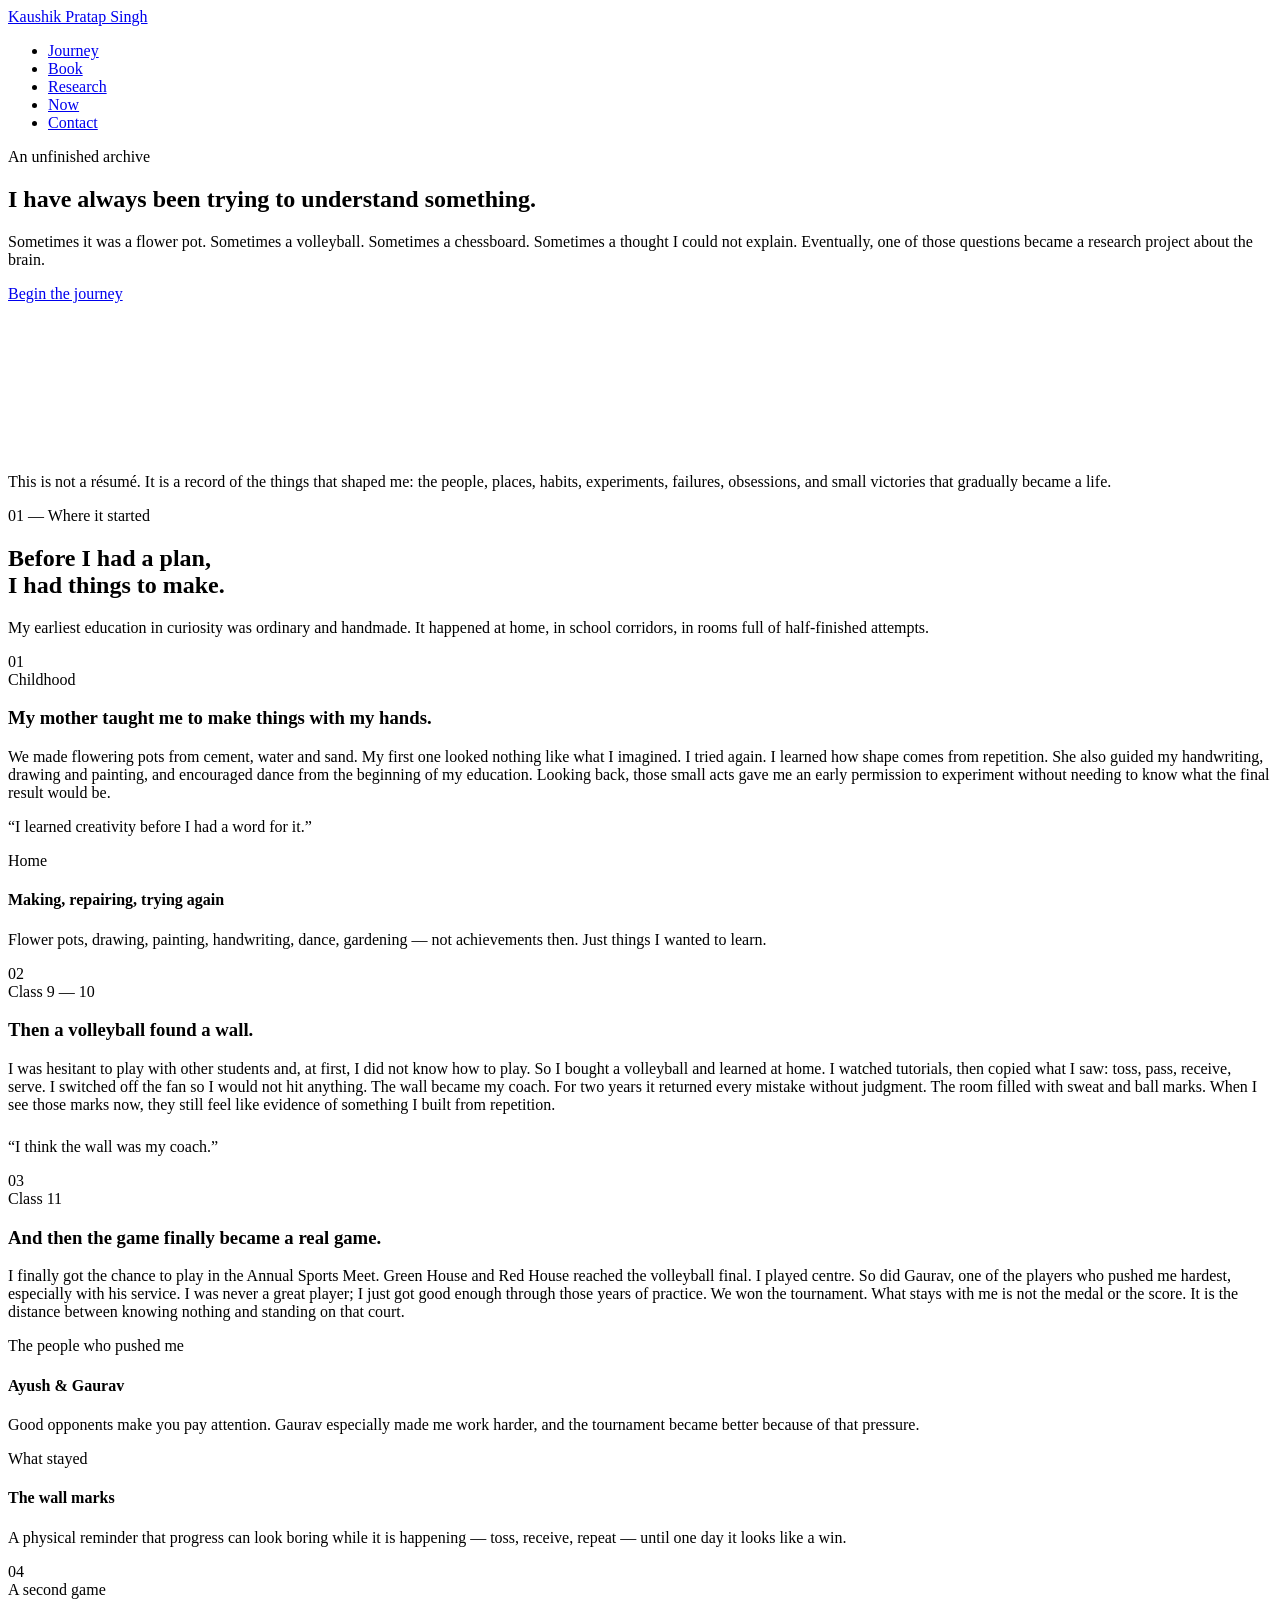
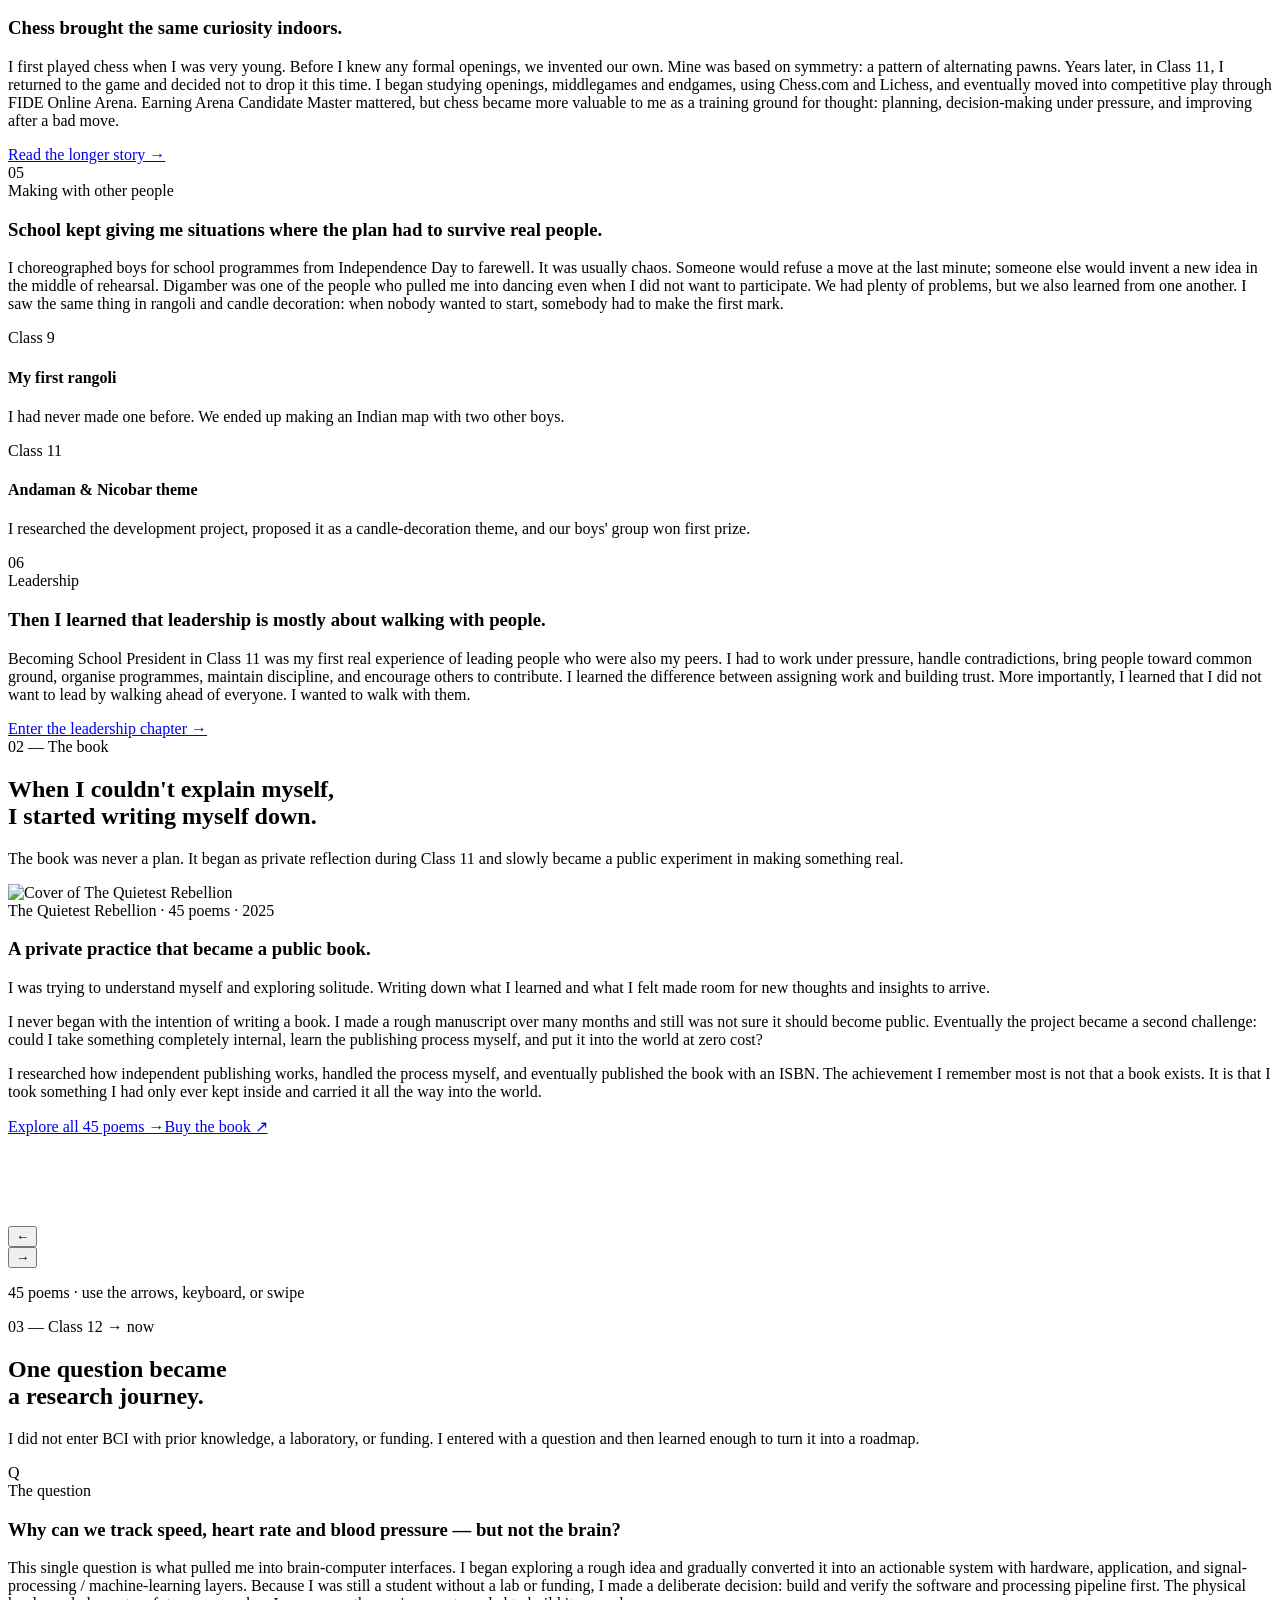
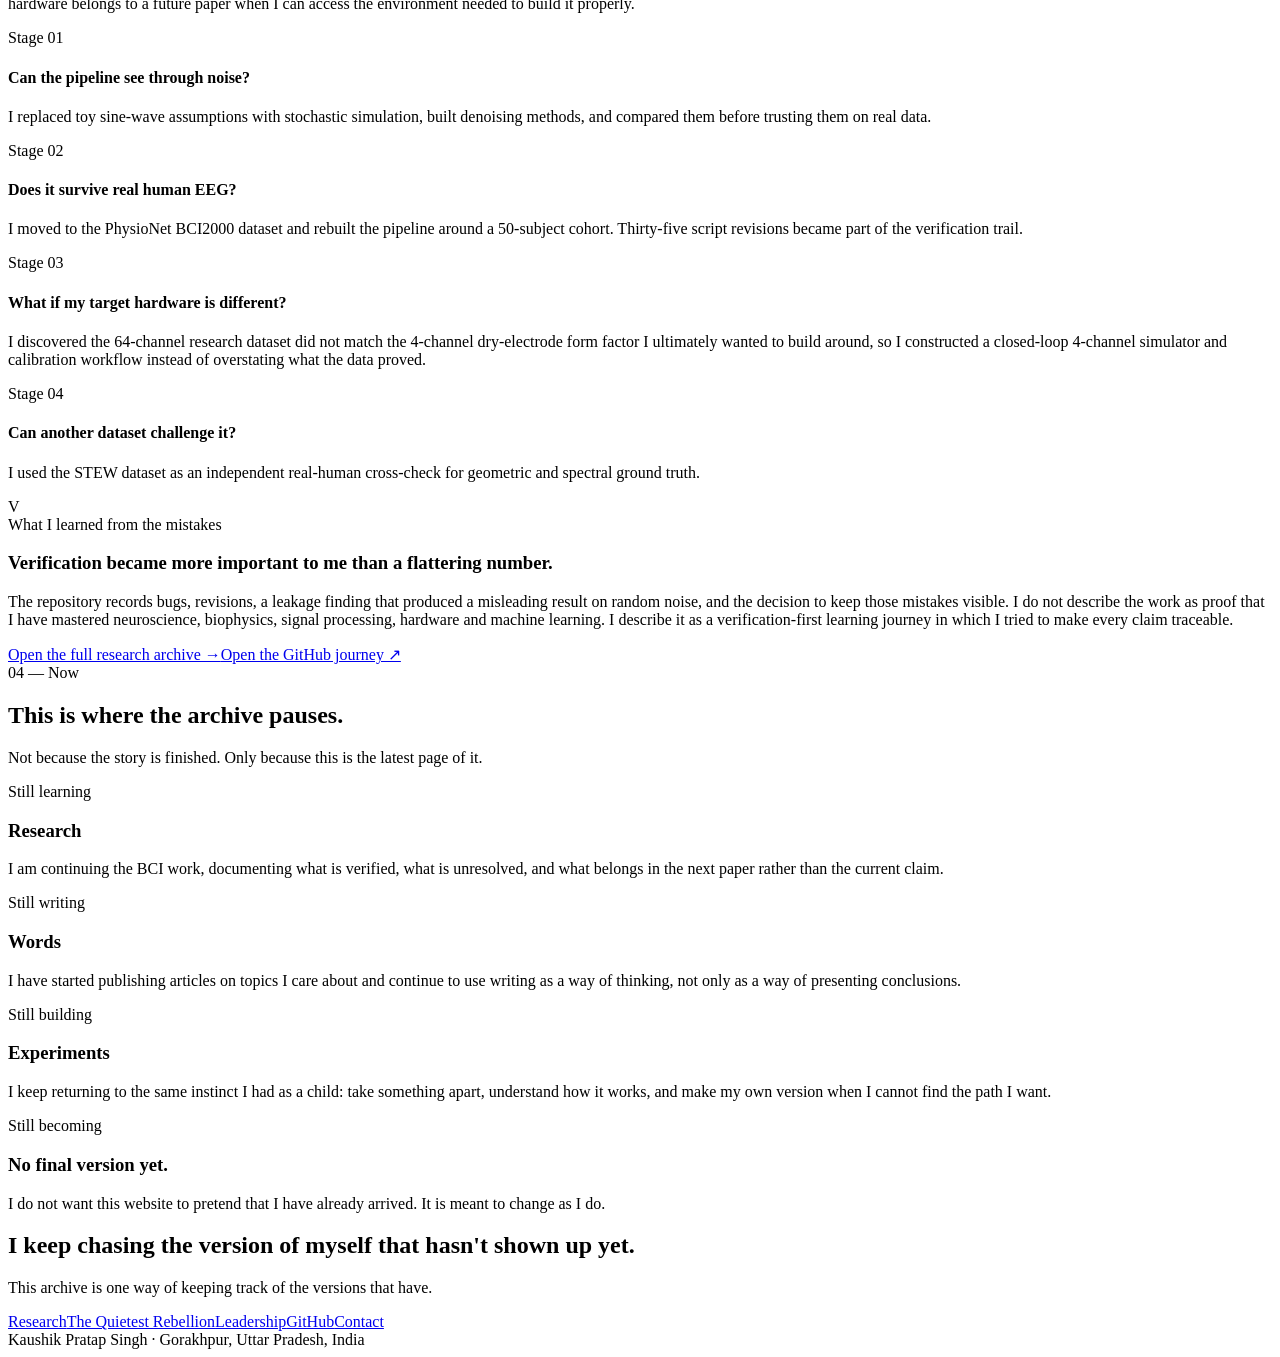
==== index.html @ 2b0e9e72 "Add files via upload" ====
<!doctype html><html lang="en"><head><meta charset="utf-8"><meta name="viewport" content="width=device-width,initial-scale=1"><meta name="description" content="Kaushik Pratap Singh — a digital journey through childhood, making, writing, research, leadership, and the questions that keep changing."><title>Kaushik Pratap Singh — A Life in Progress</title><link rel="preconnect" href="https://fonts.googleapis.com"><link href="https://fonts.googleapis.com/css2?family=Fraunces:ital,opsz,wght@0,9..144,400;0,9..144,500;0,9..144,600;1,9..144,400&family=Inter:wght@400;500;600&family=IBM+Plex+Mono:wght@400;500&display=swap" rel="stylesheet"><link rel="stylesheet" href="assets/css/theme.css"></head><body data-page="index">
<nav class="nav"><div class="wrap nav-inner"><a class="brand" href="#top">Kaushik Pratap Singh</a><ul class="nav-links"><li><a href="#journey">Journey</a></li><li><a href="#book">Book</a></li><li><a href="#research">Research</a></li><li><a href="#now">Now</a></li><li><a href="contact.html">Contact</a></li></ul></div></nav>
<main id="top">
<section class="hero"><div class="wrap hero-grid"><div><div class="eyebrow mono">An unfinished archive</div><h1>I have always been trying to understand something.</h1><p class="dek">Sometimes it was a flower pot. Sometimes a volleyball. Sometimes a chessboard. Sometimes a thought I could not explain. Eventually, one of those questions became a research project about the brain.</p><a class="scroll-cue mono" href="#journey"><span></span>Begin the journey</a></div><div class="hero-side"><div class="wave"><canvas id="waveform" aria-hidden="true"></canvas></div><p>This is not a résumé. It is a record of the things that shaped me: the people, places, habits, experiments, failures, obsessions, and small victories that gradually became a life.</p></div></div></section>

<section id="journey" class="section"><div class="wrap"><div class="section-head reveal"><div><div class="eyebrow mono">01 — Where it started</div><h2>Before I had a plan,<br>I had things to make.</h2></div><p>My earliest education in curiosity was ordinary and handmade. It happened at home, in school corridors, in rooms full of half-finished attempts.</p></div>
<div class="chapter reveal"><div class="chapter-no">01</div><div><div class="chapter-meta mono">Childhood</div><h3>My mother taught me to make things with my hands.</h3><p>We made flowering pots from cement, water and sand. My first one looked nothing like what I imagined. I tried again. I learned how shape comes from repetition. She also guided my handwriting, drawing and painting, and encouraged dance from the beginning of my education. Looking back, those small acts gave me an early permission to experiment without needing to know what the final result would be.</p><div class="chapter-grid"><div class="quote"><p>“I learned creativity before I had a word for it.”</p></div><div class="artifact"><div class="label mono">Home</div><h4>Making, repairing, trying again</h4><p>Flower pots, drawing, painting, handwriting, dance, gardening — not achievements then. Just things I wanted to learn.</p></div></div></div></div>
<div class="chapter reveal"><div class="chapter-no">02</div><div><div class="chapter-meta mono">Class 9 — 10</div><h3>Then a volleyball found a wall.</h3><p>I was hesitant to play with other students and, at first, I did not know how to play. So I bought a volleyball and learned at home. I watched tutorials, then copied what I saw: toss, pass, receive, serve. I switched off the fan so I would not hit anything. The wall became my coach. For two years it returned every mistake without judgment. The room filled with sweat and ball marks. When I see those marks now, they still feel like evidence of something I built from repetition.</p><div class="quote" style="margin-top:24px"><p>“I think the wall was my coach.”</p></div></div></div>
<div class="chapter reveal"><div class="chapter-no">03</div><div><div class="chapter-meta mono">Class 11</div><h3>And then the game finally became a real game.</h3><p>I finally got the chance to play in the Annual Sports Meet. Green House and Red House reached the volleyball final. I played centre. So did Gaurav, one of the players who pushed me hardest, especially with his service. I was never a great player; I just got good enough through those years of practice. We won the tournament. What stays with me is not the medal or the score. It is the distance between knowing nothing and standing on that court.</p><div class="chapter-grid"><div class="artifact"><div class="label mono">The people who pushed me</div><h4>Ayush &amp; Gaurav</h4><p>Good opponents make you pay attention. Gaurav especially made me work harder, and the tournament became better because of that pressure.</p></div><div class="artifact"><div class="label mono">What stayed</div><h4>The wall marks</h4><p>A physical reminder that progress can look boring while it is happening — toss, receive, repeat — until one day it looks like a win.</p></div></div></div></div>
<div class="chapter reveal"><div class="chapter-no">04</div><div><div class="chapter-meta mono">A second game</div><h3>Chess brought the same curiosity indoors.</h3><p>I first played chess when I was very young. Before I knew any formal openings, we invented our own. Mine was based on symmetry: a pattern of alternating pawns. Years later, in Class 11, I returned to the game and decided not to drop it this time. I began studying openings, middlegames and endgames, using Chess.com and Lichess, and eventually moved into competitive play through FIDE Online Arena. Earning Arena Candidate Master mattered, but chess became more valuable to me as a training ground for thought: planning, decision-making under pressure, and improving after a bad move.</p><a class="btn" href="leadership.html">Read the longer story →</a></div></div>
<div class="chapter reveal"><div class="chapter-no">05</div><div><div class="chapter-meta mono">Making with other people</div><h3>School kept giving me situations where the plan had to survive real people.</h3><p>I choreographed boys for school programmes from Independence Day to farewell. It was usually chaos. Someone would refuse a move at the last minute; someone else would invent a new idea in the middle of rehearsal. Digamber was one of the people who pulled me into dancing even when I did not want to participate. We had plenty of problems, but we also learned from one another. I saw the same thing in rangoli and candle decoration: when nobody wanted to start, somebody had to make the first mark.</p><div class="chapter-grid"><div class="artifact"><div class="label mono">Class 9</div><h4>My first rangoli</h4><p>I had never made one before. We ended up making an Indian map with two other boys.</p></div><div class="artifact"><div class="label mono">Class 11</div><h4>Andaman &amp; Nicobar theme</h4><p>I researched the development project, proposed it as a candle-decoration theme, and our boys' group won first prize.</p></div></div></div></div>
<div class="chapter reveal"><div class="chapter-no">06</div><div><div class="chapter-meta mono">Leadership</div><h3>Then I learned that leadership is mostly about walking with people.</h3><p>Becoming School President in Class 11 was my first real experience of leading people who were also my peers. I had to work under pressure, handle contradictions, bring people toward common ground, organise programmes, maintain discipline, and encourage others to contribute. I learned the difference between assigning work and building trust. More importantly, I learned that I did not want to lead by walking ahead of everyone. I wanted to walk with them.</p><a class="btn" href="leadership.html">Enter the leadership chapter →</a></div></div>
</div></section>

<section id="book" class="section book-section"><div class="wrap"><div class="section-head reveal"><div><div class="eyebrow mono">02 — The book</div><h2>When I couldn't explain myself,<br>I started writing myself down.</h2></div><p>The book was never a plan. It began as private reflection during Class 11 and slowly became a public experiment in making something real.</p></div><div class="book-grid reveal"><div><img class="book-cover" src="assets/img/book-cover.png" alt="Cover of The Quietest Rebellion"></div><div class="book-copy"><div class="mono" style="color:var(--teal)">The Quietest Rebellion · 45 poems · 2025</div><h3>A private practice that became a public book.</h3><p class="lead">I was trying to understand myself and exploring solitude. Writing down what I learned and what I felt made room for new thoughts and insights to arrive.</p><p>I never began with the intention of writing a book. I made a rough manuscript over many months and still was not sure it should become public. Eventually the project became a second challenge: could I take something completely internal, learn the publishing process myself, and put it into the world at zero cost?</p><p>I researched how independent publishing works, handled the process myself, and eventually published the book with an ISBN. The achievement I remember most is not that a book exists. It is that I took something I had only ever kept inside and carried it all the way into the world.</p><div class="book-actions"><a class="btn" href="writing.html">Explore all 45 poems →</a><a class="btn" href="https://store.pothi.com/book/kaushik-pratap-singh-quietest-rebellion/" target="_blank" rel="noreferrer">Buy the book ↗</a></div></div></div>
<div style="margin-top:90px"><div class="small-wrap"><div class="deck-wrap reveal"><div class="deck-card deck-swipe"><div class="deck-top"><div><div class="mono deck-movement" data-deck-mov></div></div><div class="deck-num" data-deck-num></div></div><h3 data-deck-title></h3><p class="deck-desc" data-deck-desc></p></div><div class="deck-nav"><button class="deck-btn" data-prev aria-label="Previous poem">←</button><div class="deck-dots" data-deck-dots></div><button class="deck-btn" data-next aria-label="Next poem">→</button></div><p class="deck-hint">45 poems · use the arrows, keyboard, or swipe</p></div></div></div>
</div></section>

<section id="research" class="section"><div class="wrap"><div class="section-head reveal"><div><div class="eyebrow mono">03 — Class 12 → now</div><h2>One question became<br>a research journey.</h2></div><p>I did not enter BCI with prior knowledge, a laboratory, or funding. I entered with a question and then learned enough to turn it into a roadmap.</p></div>
<div class="chapter reveal"><div class="chapter-no">Q</div><div><div class="chapter-meta mono">The question</div><h3>Why can we track speed, heart rate and blood pressure — but not the brain?</h3><p>This single question is what pulled me into brain-computer interfaces. I began exploring a rough idea and gradually converted it into an actionable system with hardware, application, and signal-processing / machine-learning layers. Because I was still a student without a lab or funding, I made a deliberate decision: build and verify the software and processing pipeline first. The physical hardware belongs to a future paper when I can access the environment needed to build it properly.</p></div></div>
<div class="research-callout reveal"><div class="artifact"><div class="label mono">Stage 01</div><h4>Can the pipeline see through noise?</h4><p>I replaced toy sine-wave assumptions with stochastic simulation, built denoising methods, and compared them before trusting them on real data.</p></div><div class="artifact"><div class="label mono">Stage 02</div><h4>Does it survive real human EEG?</h4><p>I moved to the PhysioNet BCI2000 dataset and rebuilt the pipeline around a 50-subject cohort. Thirty-five script revisions became part of the verification trail.</p></div><div class="artifact"><div class="label mono">Stage 03</div><h4>What if my target hardware is different?</h4><p>I discovered the 64-channel research dataset did not match the 4-channel dry-electrode form factor I ultimately wanted to build around, so I constructed a closed-loop 4-channel simulator and calibration workflow instead of overstating what the data proved.</p></div><div class="artifact"><div class="label mono">Stage 04</div><h4>Can another dataset challenge it?</h4><p>I used the STEW dataset as an independent real-human cross-check for geometric and spectral ground truth.</p></div></div>
<div class="chapter reveal"><div class="chapter-no">V</div><div><div class="chapter-meta mono">What I learned from the mistakes</div><h3>Verification became more important to me than a flattering number.</h3><p>The repository records bugs, revisions, a leakage finding that produced a misleading result on random noise, and the decision to keep those mistakes visible. I do not describe the work as proof that I have mastered neuroscience, biophysics, signal processing, hardware and machine learning. I describe it as a verification-first learning journey in which I tried to make every claim traceable.</p><a class="btn" href="research.html">Open the full research archive →</a><a class="btn" href="https://github.com/KaushikPratapSingh/bci-riemannian-verification" target="_blank" rel="noreferrer">Open the GitHub journey ↗</a></div></div>
</div></section>

<section id="now" class="section"><div class="wrap"><div class="section-head reveal"><div><div class="eyebrow mono">04 — Now</div><h2>This is where the archive pauses.</h2></div><p>Not because the story is finished. Only because this is the latest page of it.</p></div><div class="now reveal"><div class="now-card"><div class="mono" style="color:var(--teal)">Still learning</div><h3>Research</h3><p>I am continuing the BCI work, documenting what is verified, what is unresolved, and what belongs in the next paper rather than the current claim.</p></div><div class="now-card"><div class="mono" style="color:var(--gold)">Still writing</div><h3>Words</h3><p>I have started publishing articles on topics I care about and continue to use writing as a way of thinking, not only as a way of presenting conclusions.</p></div><div class="now-card"><div class="mono" style="color:var(--rose)">Still building</div><h3>Experiments</h3><p>I keep returning to the same instinct I had as a child: take something apart, understand how it works, and make my own version when I cannot find the path I want.</p></div><div class="now-card"><div class="mono">Still becoming</div><h3>No final version yet.</h3><p>I do not want this website to pretend that I have already arrived. It is meant to change as I do.</p></div></div></div></section>

<footer class="footer"><div class="wrap"><h2>I keep chasing the version of myself that hasn't shown up yet.</h2><p>This archive is one way of keeping track of the versions that have.</p><div class="footer-links"><a href="research.html">Research</a><a href="writing.html">The Quietest Rebellion</a><a href="leadership.html">Leadership</a><a href="https://github.com/KaushikPratapSingh" target="_blank" rel="noreferrer">GitHub</a><a href="contact.html">Contact</a></div><div class="footer-note">Kaushik Pratap Singh · Gorakhpur, Uttar Pradesh, India</div></div></footer>
</main><script src="assets/js/site.js"></script></body></html>
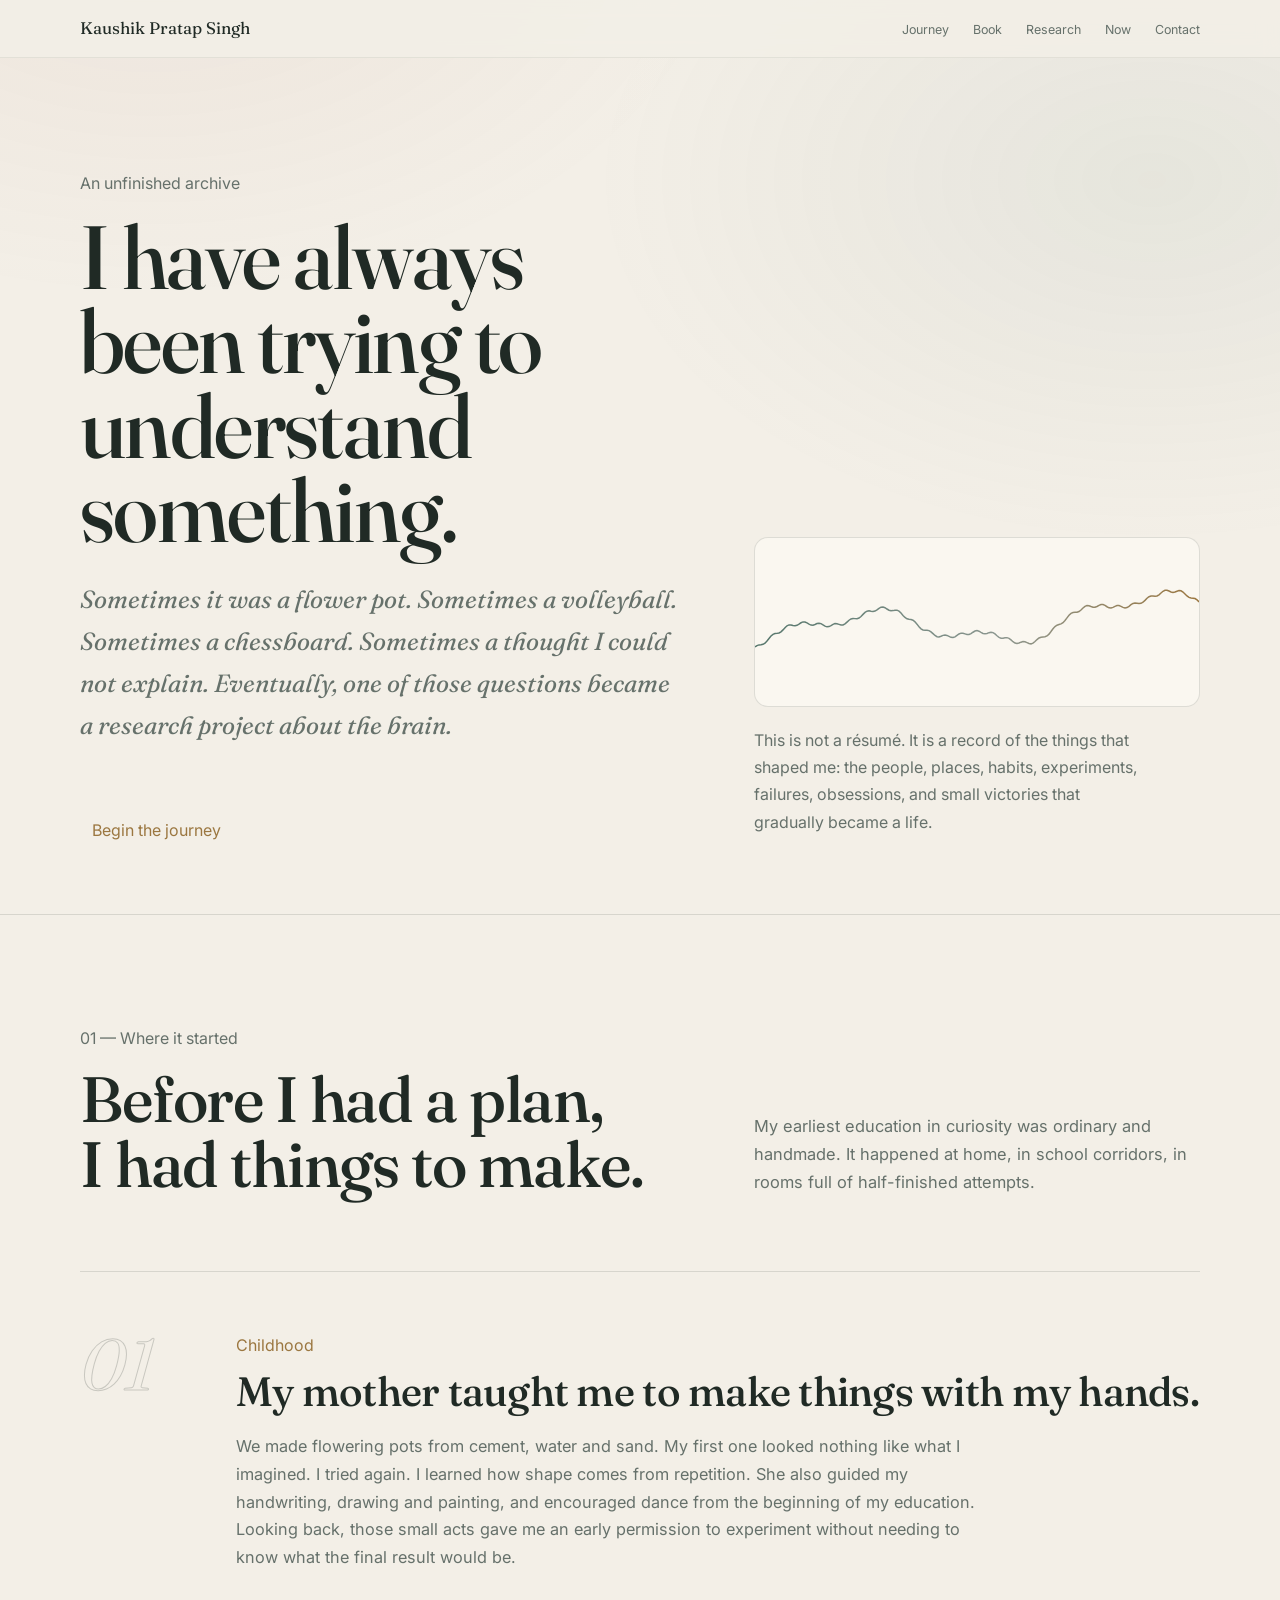
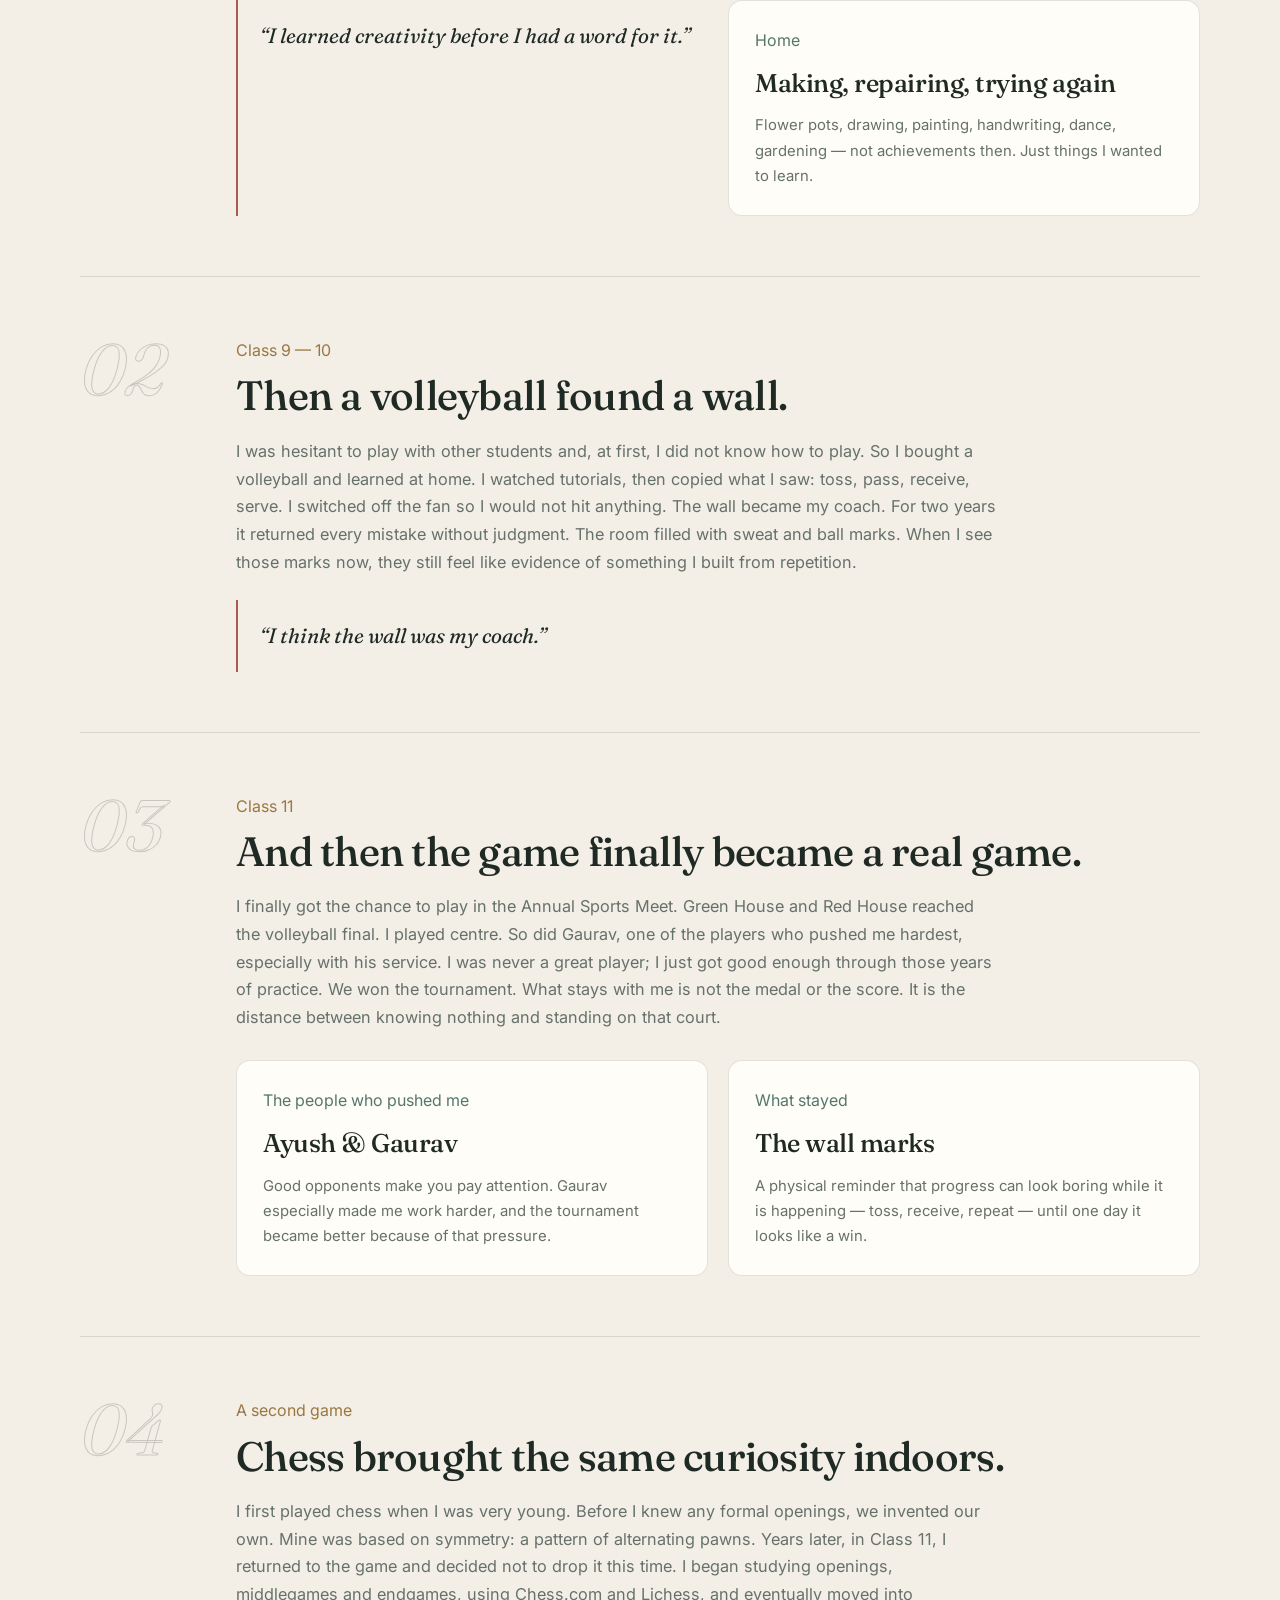
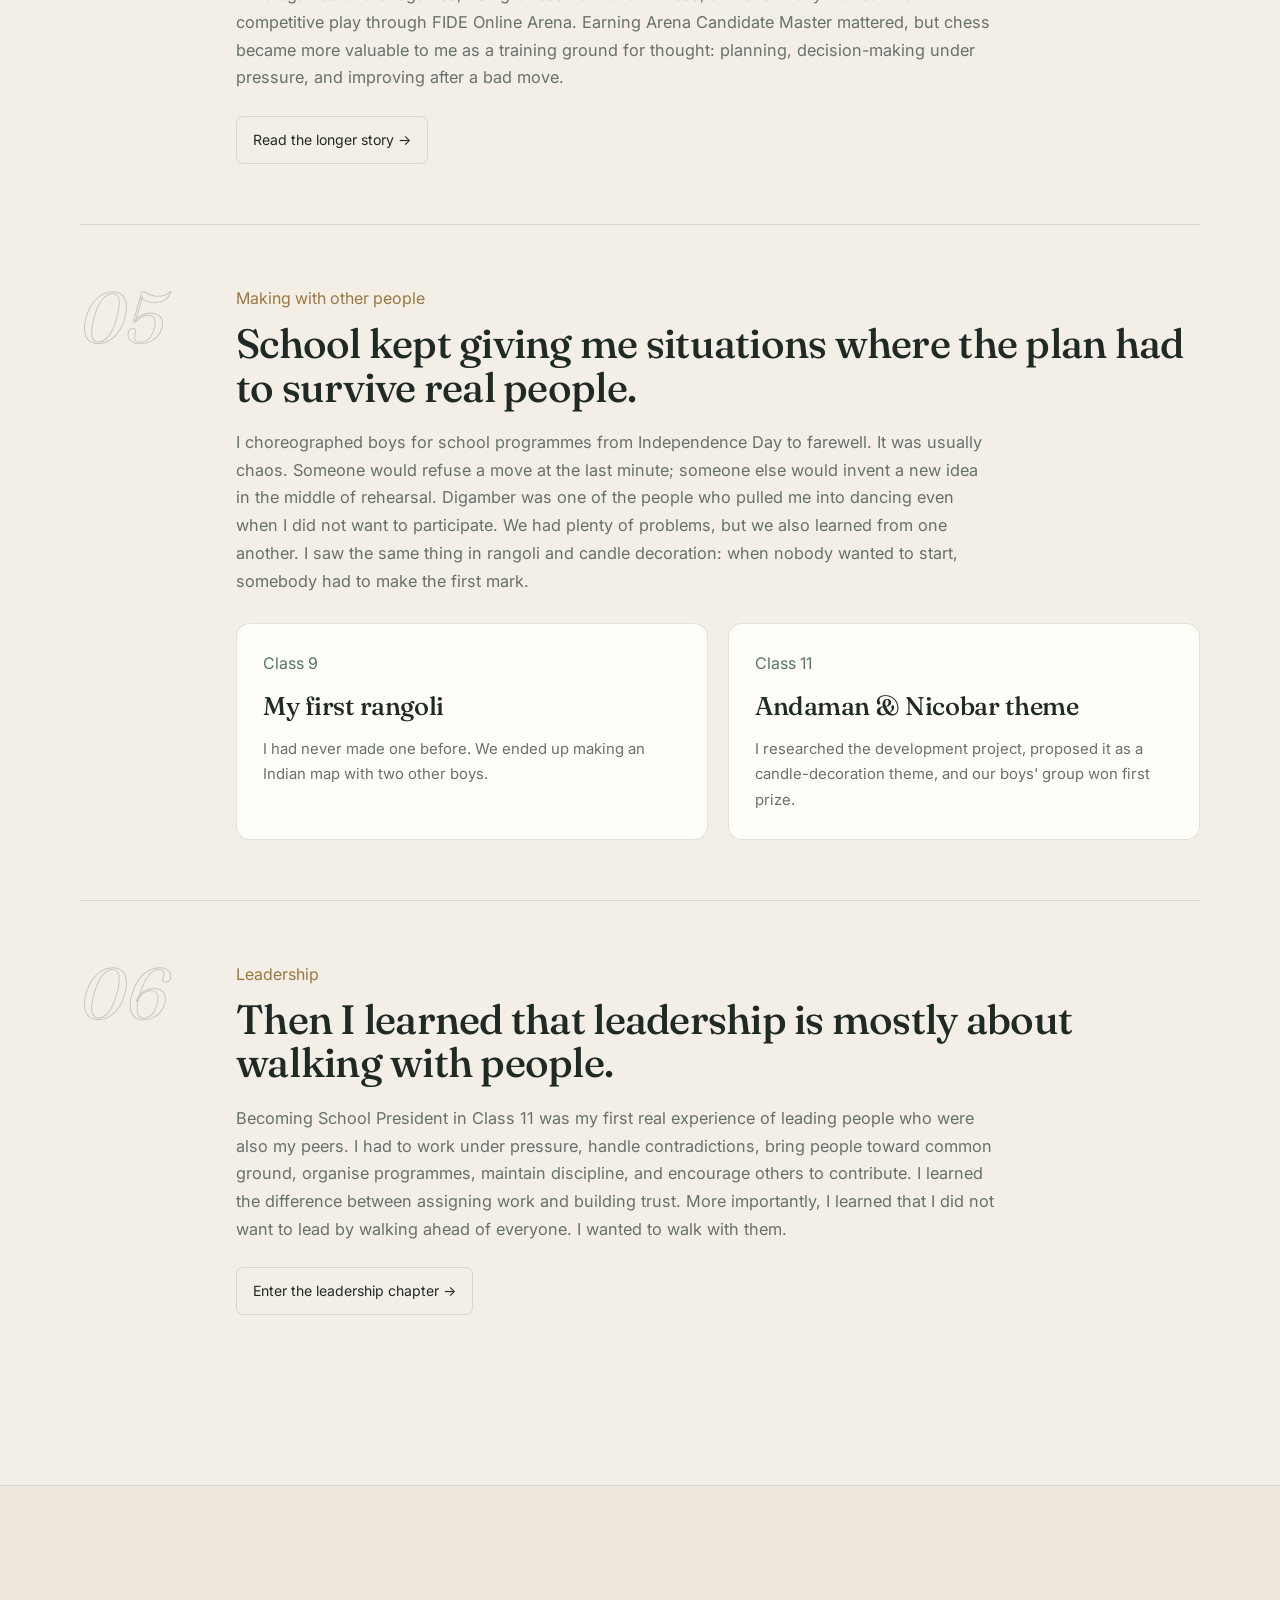
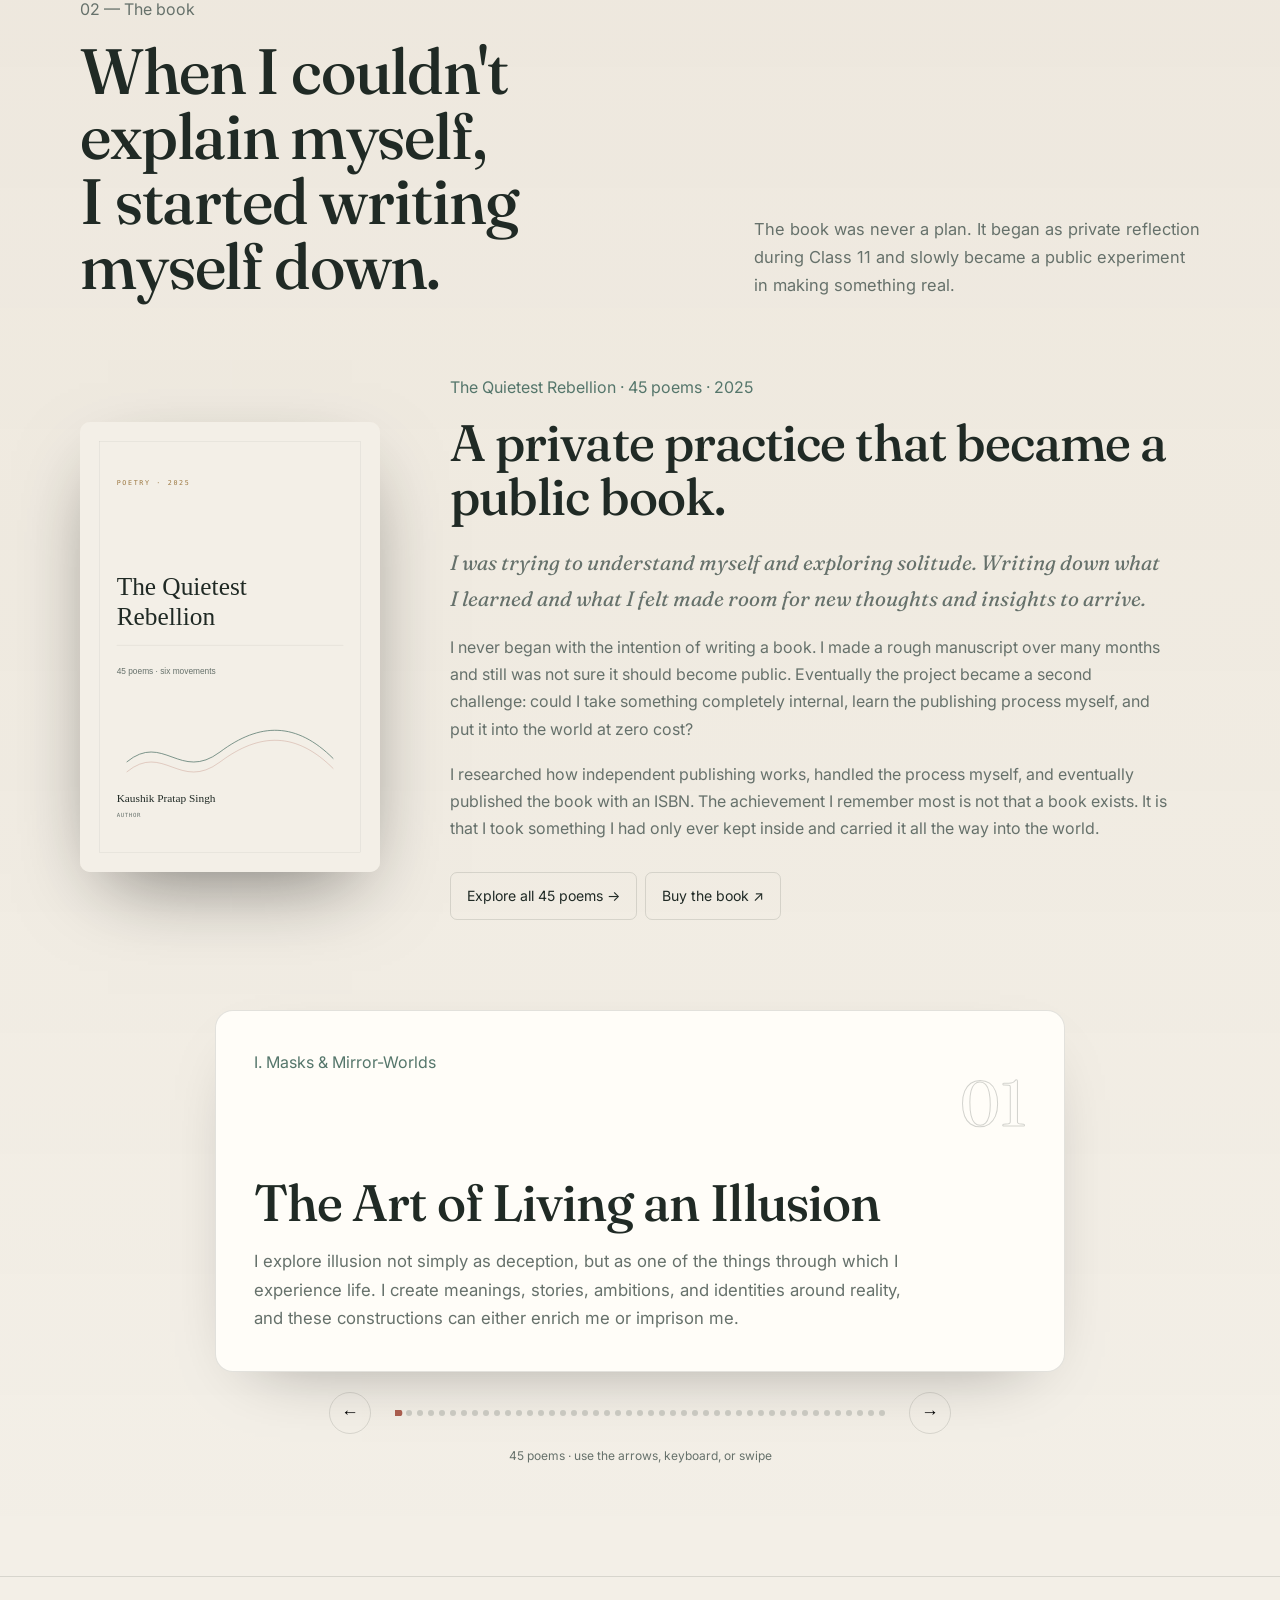
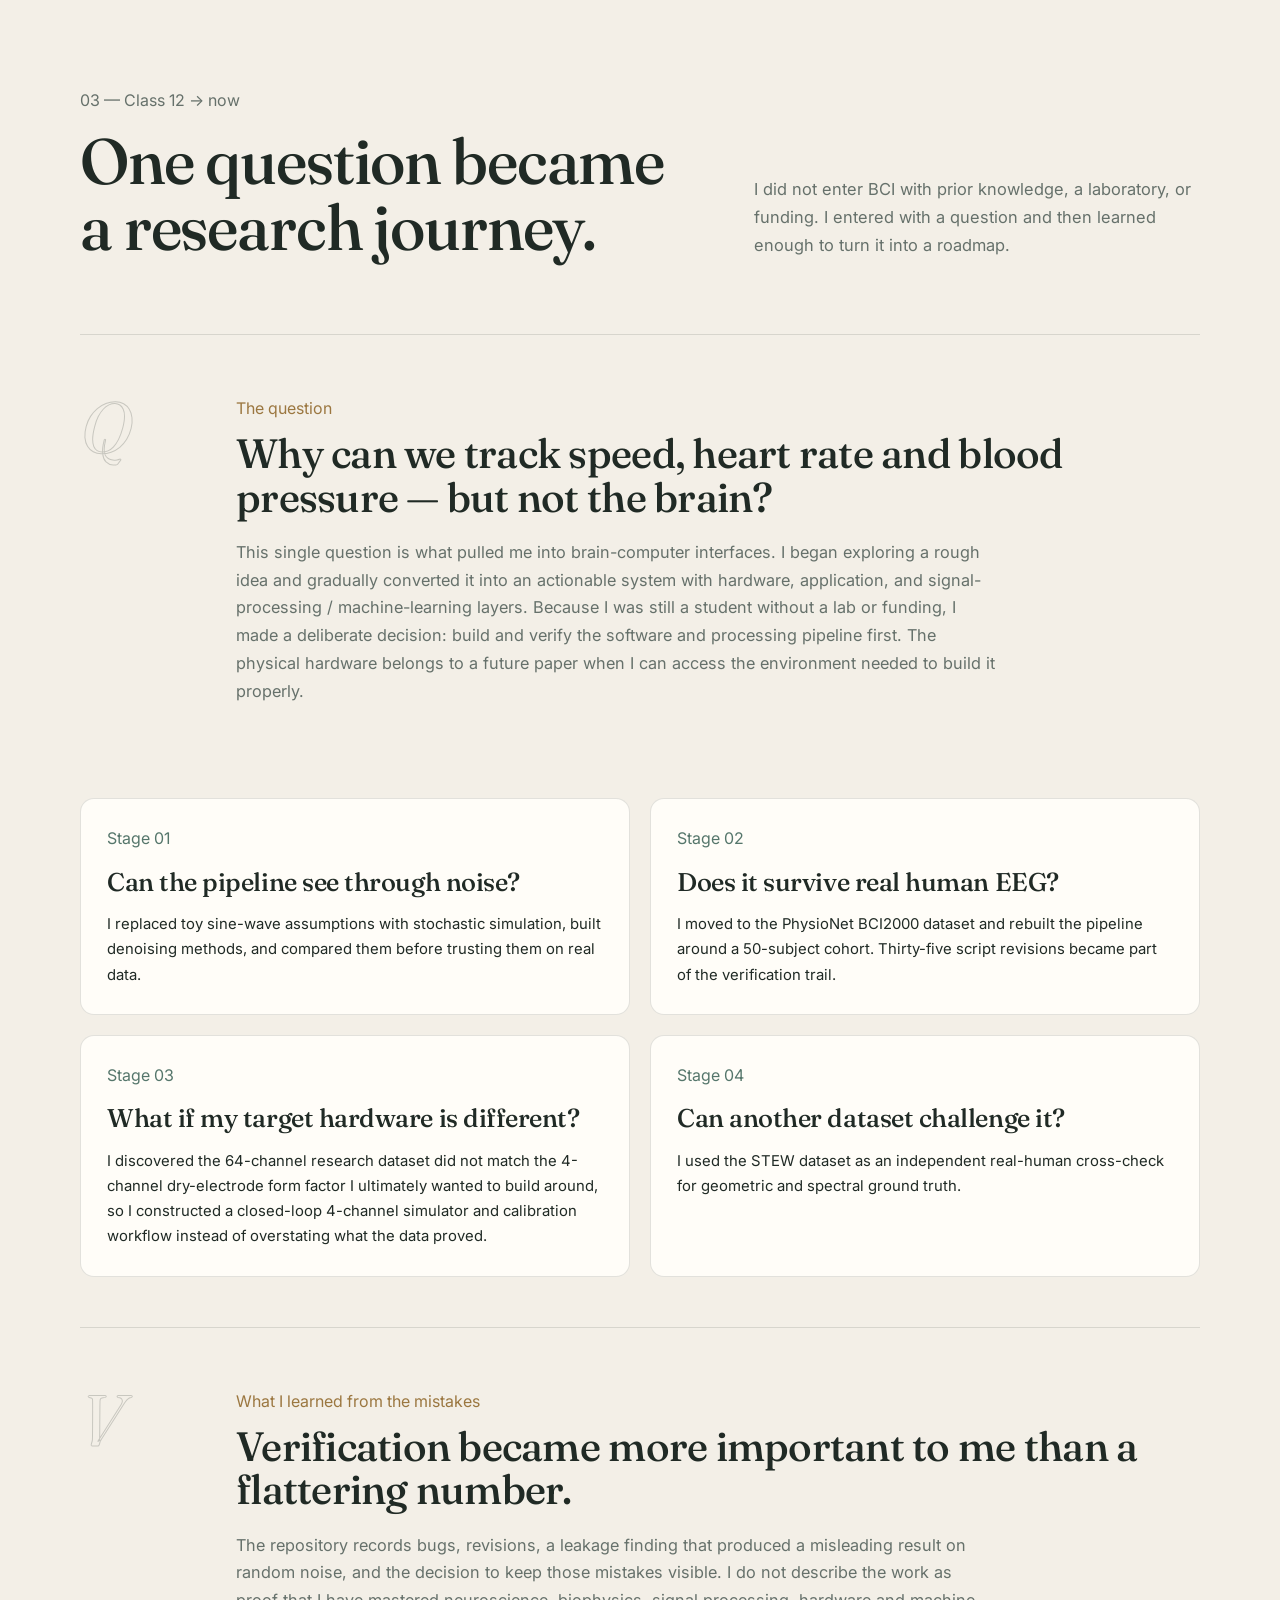
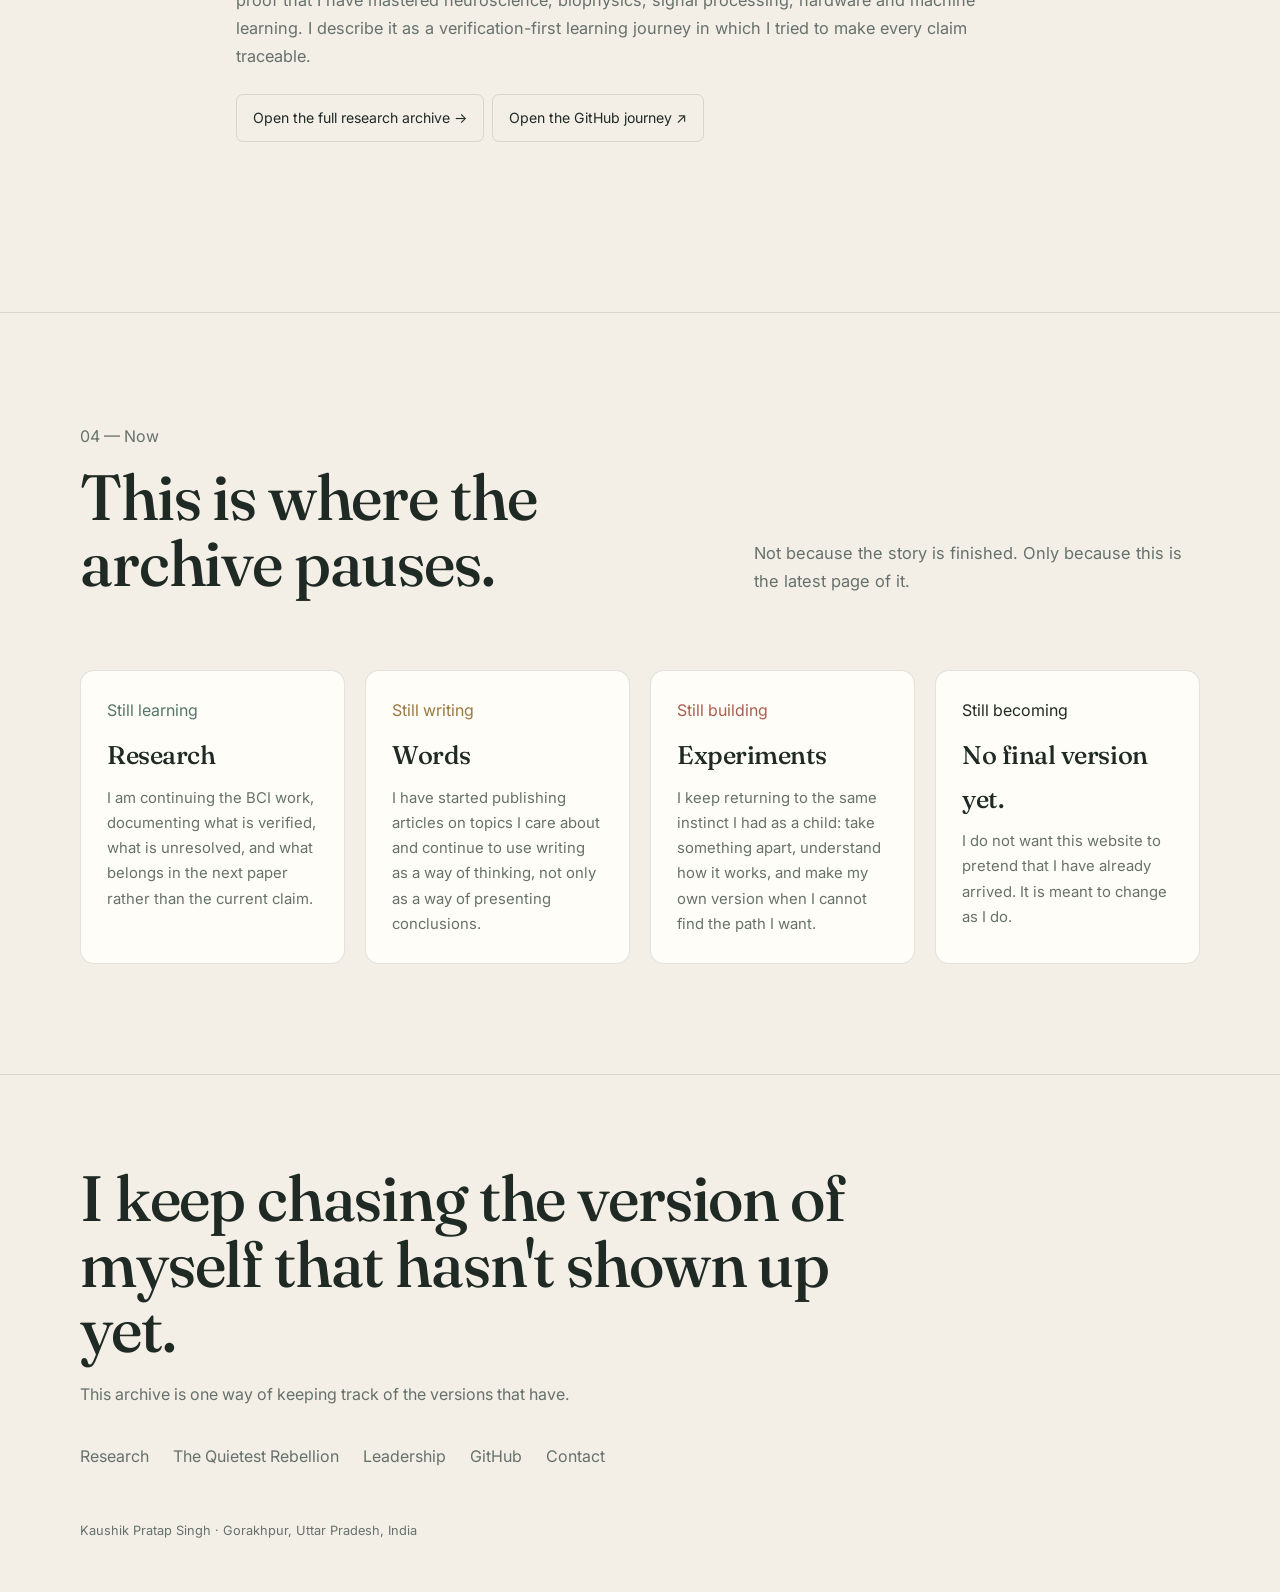
==== commit 266d8837: "Use visible book title page on journey" ====
--- a/index.html
+++ b/index.html
@@ -1,28 +1,8 @@
 <!doctype html><html lang="en"><head><meta charset="utf-8"><meta name="viewport" content="width=device-width,initial-scale=1"><meta name="description" content="Kaushik Pratap Singh — a digital journey through childhood, making, writing, research, leadership, and the questions that keep changing."><title>Kaushik Pratap Singh — A Life in Progress</title><link rel="preconnect" href="https://fonts.googleapis.com"><link href="https://fonts.googleapis.com/css2?family=Fraunces:ital,opsz,wght@0,9..144,400;0,9..144,500;0,9..144,600;1,9..144,400&family=Inter:wght@400;500;600&family=IBM+Plex+Mono:wght@400;500&display=swap" rel="stylesheet"><link rel="stylesheet" href="assets/css/theme.css"></head><body data-page="index">
 <nav class="nav"><div class="wrap nav-inner"><a class="brand" href="#top">Kaushik Pratap Singh</a><ul class="nav-links"><li><a href="#journey">Journey</a></li><li><a href="#book">Book</a></li><li><a href="#research">Research</a></li><li><a href="#now">Now</a></li><li><a href="contact.html">Contact</a></li></ul></div></nav>
-<main id="top">
-<section class="hero"><div class="wrap hero-grid"><div><div class="eyebrow mono">An unfinished archive</div><h1>I have always been trying to understand something.</h1><p class="dek">Sometimes it was a flower pot. Sometimes a volleyball. Sometimes a chessboard. Sometimes a thought I could not explain. Eventually, one of those questions became a research project about the brain.</p><a class="scroll-cue mono" href="#journey"><span></span>Begin the journey</a></div><div class="hero-side"><div class="wave"><canvas id="waveform" aria-hidden="true"></canvas></div><p>This is not a résumé. It is a record of the things that shaped me: the people, places, habits, experiments, failures, obsessions, and small victories that gradually became a life.</p></div></div></section>
-
-<section id="journey" class="section"><div class="wrap"><div class="section-head reveal"><div><div class="eyebrow mono">01 — Where it started</div><h2>Before I had a plan,<br>I had things to make.</h2></div><p>My earliest education in curiosity was ordinary and handmade. It happened at home, in school corridors, in rooms full of half-finished attempts.</p></div>
-<div class="chapter reveal"><div class="chapter-no">01</div><div><div class="chapter-meta mono">Childhood</div><h3>My mother taught me to make things with my hands.</h3><p>We made flowering pots from cement, water and sand. My first one looked nothing like what I imagined. I tried again. I learned how shape comes from repetition. She also guided my handwriting, drawing and painting, and encouraged dance from the beginning of my education. Looking back, those small acts gave me an early permission to experiment without needing to know what the final result would be.</p><div class="chapter-grid"><div class="quote"><p>“I learned creativity before I had a word for it.”</p></div><div class="artifact"><div class="label mono">Home</div><h4>Making, repairing, trying again</h4><p>Flower pots, drawing, painting, handwriting, dance, gardening — not achievements then. Just things I wanted to learn.</p></div></div></div></div>
-<div class="chapter reveal"><div class="chapter-no">02</div><div><div class="chapter-meta mono">Class 9 — 10</div><h3>Then a volleyball found a wall.</h3><p>I was hesitant to play with other students and, at first, I did not know how to play. So I bought a volleyball and learned at home. I watched tutorials, then copied what I saw: toss, pass, receive, serve. I switched off the fan so I would not hit anything. The wall became my coach. For two years it returned every mistake without judgment. The room filled with sweat and ball marks. When I see those marks now, they still feel like evidence of something I built from repetition.</p><div class="quote" style="margin-top:24px"><p>“I think the wall was my coach.”</p></div></div></div>
-<div class="chapter reveal"><div class="chapter-no">03</div><div><div class="chapter-meta mono">Class 11</div><h3>And then the game finally became a real game.</h3><p>I finally got the chance to play in the Annual Sports Meet. Green House and Red House reached the volleyball final. I played centre. So did Gaurav, one of the players who pushed me hardest, especially with his service. I was never a great player; I just got good enough through those years of practice. We won the tournament. What stays with me is not the medal or the score. It is the distance between knowing nothing and standing on that court.</p><div class="chapter-grid"><div class="artifact"><div class="label mono">The people who pushed me</div><h4>Ayush &amp; Gaurav</h4><p>Good opponents make you pay attention. Gaurav especially made me work harder, and the tournament became better because of that pressure.</p></div><div class="artifact"><div class="label mono">What stayed</div><h4>The wall marks</h4><p>A physical reminder that progress can look boring while it is happening — toss, receive, repeat — until one day it looks like a win.</p></div></div></div></div>
-<div class="chapter reveal"><div class="chapter-no">04</div><div><div class="chapter-meta mono">A second game</div><h3>Chess brought the same curiosity indoors.</h3><p>I first played chess when I was very young. Before I knew any formal openings, we invented our own. Mine was based on symmetry: a pattern of alternating pawns. Years later, in Class 11, I returned to the game and decided not to drop it this time. I began studying openings, middlegames and endgames, using Chess.com and Lichess, and eventually moved into competitive play through FIDE Online Arena. Earning Arena Candidate Master mattered, but chess became more valuable to me as a training ground for thought: planning, decision-making under pressure, and improving after a bad move.</p><a class="btn" href="leadership.html">Read the longer story →</a></div></div>
-<div class="chapter reveal"><div class="chapter-no">05</div><div><div class="chapter-meta mono">Making with other people</div><h3>School kept giving me situations where the plan had to survive real people.</h3><p>I choreographed boys for school programmes from Independence Day to farewell. It was usually chaos. Someone would refuse a move at the last minute; someone else would invent a new idea in the middle of rehearsal. Digamber was one of the people who pulled me into dancing even when I did not want to participate. We had plenty of problems, but we also learned from one another. I saw the same thing in rangoli and candle decoration: when nobody wanted to start, somebody had to make the first mark.</p><div class="chapter-grid"><div class="artifact"><div class="label mono">Class 9</div><h4>My first rangoli</h4><p>I had never made one before. We ended up making an Indian map with two other boys.</p></div><div class="artifact"><div class="label mono">Class 11</div><h4>Andaman &amp; Nicobar theme</h4><p>I researched the development project, proposed it as a candle-decoration theme, and our boys' group won first prize.</p></div></div></div></div>
-<div class="chapter reveal"><div class="chapter-no">06</div><div><div class="chapter-meta mono">Leadership</div><h3>Then I learned that leadership is mostly about walking with people.</h3><p>Becoming School President in Class 11 was my first real experience of leading people who were also my peers. I had to work under pressure, handle contradictions, bring people toward common ground, organise programmes, maintain discipline, and encourage others to contribute. I learned the difference between assigning work and building trust. More importantly, I learned that I did not want to lead by walking ahead of everyone. I wanted to walk with them.</p><a class="btn" href="leadership.html">Enter the leadership chapter →</a></div></div>
-</div></section>
-
-<section id="book" class="section book-section"><div class="wrap"><div class="section-head reveal"><div><div class="eyebrow mono">02 — The book</div><h2>When I couldn't explain myself,<br>I started writing myself down.</h2></div><p>The book was never a plan. It began as private reflection during Class 11 and slowly became a public experiment in making something real.</p></div><div class="book-grid reveal"><div><img class="book-cover" src="assets/img/book-cover.png" alt="Cover of The Quietest Rebellion"></div><div class="book-copy"><div class="mono" style="color:var(--teal)">The Quietest Rebellion · 45 poems · 2025</div><h3>A private practice that became a public book.</h3><p class="lead">I was trying to understand myself and exploring solitude. Writing down what I learned and what I felt made room for new thoughts and insights to arrive.</p><p>I never began with the intention of writing a book. I made a rough manuscript over many months and still was not sure it should become public. Eventually the project became a second challenge: could I take something completely internal, learn the publishing process myself, and put it into the world at zero cost?</p><p>I researched how independent publishing works, handled the process myself, and eventually published the book with an ISBN. The achievement I remember most is not that a book exists. It is that I took something I had only ever kept inside and carried it all the way into the world.</p><div class="book-actions"><a class="btn" href="writing.html">Explore all 45 poems →</a><a class="btn" href="https://store.pothi.com/book/kaushik-pratap-singh-quietest-rebellion/" target="_blank" rel="noreferrer">Buy the book ↗</a></div></div></div>
-<div style="margin-top:90px"><div class="small-wrap"><div class="deck-wrap reveal"><div class="deck-card deck-swipe"><div class="deck-top"><div><div class="mono deck-movement" data-deck-mov></div></div><div class="deck-num" data-deck-num></div></div><h3 data-deck-title></h3><p class="deck-desc" data-deck-desc></p></div><div class="deck-nav"><button class="deck-btn" data-prev aria-label="Previous poem">←</button><div class="deck-dots" data-deck-dots></div><button class="deck-btn" data-next aria-label="Next poem">→</button></div><p class="deck-hint">45 poems · use the arrows, keyboard, or swipe</p></div></div></div>
-</div></section>
-
-<section id="research" class="section"><div class="wrap"><div class="section-head reveal"><div><div class="eyebrow mono">03 — Class 12 → now</div><h2>One question became<br>a research journey.</h2></div><p>I did not enter BCI with prior knowledge, a laboratory, or funding. I entered with a question and then learned enough to turn it into a roadmap.</p></div>
-<div class="chapter reveal"><div class="chapter-no">Q</div><div><div class="chapter-meta mono">The question</div><h3>Why can we track speed, heart rate and blood pressure — but not the brain?</h3><p>This single question is what pulled me into brain-computer interfaces. I began exploring a rough idea and gradually converted it into an actionable system with hardware, application, and signal-processing / machine-learning layers. Because I was still a student without a lab or funding, I made a deliberate decision: build and verify the software and processing pipeline first. The physical hardware belongs to a future paper when I can access the environment needed to build it properly.</p></div></div>
-<div class="research-callout reveal"><div class="artifact"><div class="label mono">Stage 01</div><h4>Can the pipeline see through noise?</h4><p>I replaced toy sine-wave assumptions with stochastic simulation, built denoising methods, and compared them before trusting them on real data.</p></div><div class="artifact"><div class="label mono">Stage 02</div><h4>Does it survive real human EEG?</h4><p>I moved to the PhysioNet BCI2000 dataset and rebuilt the pipeline around a 50-subject cohort. Thirty-five script revisions became part of the verification trail.</p></div><div class="artifact"><div class="label mono">Stage 03</div><h4>What if my target hardware is different?</h4><p>I discovered the 64-channel research dataset did not match the 4-channel dry-electrode form factor I ultimately wanted to build around, so I constructed a closed-loop 4-channel simulator and calibration workflow instead of overstating what the data proved.</p></div><div class="artifact"><div class="label mono">Stage 04</div><h4>Can another dataset challenge it?</h4><p>I used the STEW dataset as an independent real-human cross-check for geometric and spectral ground truth.</p></div></div>
-<div class="chapter reveal"><div class="chapter-no">V</div><div><div class="chapter-meta mono">What I learned from the mistakes</div><h3>Verification became more important to me than a flattering number.</h3><p>The repository records bugs, revisions, a leakage finding that produced a misleading result on random noise, and the decision to keep those mistakes visible. I do not describe the work as proof that I have mastered neuroscience, biophysics, signal processing, hardware and machine learning. I describe it as a verification-first learning journey in which I tried to make every claim traceable.</p><a class="btn" href="research.html">Open the full research archive →</a><a class="btn" href="https://github.com/KaushikPratapSingh/bci-riemannian-verification" target="_blank" rel="noreferrer">Open the GitHub journey ↗</a></div></div>
-</div></section>
-
+<main id="top"><section class="hero"><div class="wrap hero-grid"><div><div class="eyebrow mono">An unfinished archive</div><h1>I have always been trying to understand something.</h1><p class="dek">Sometimes it was a flower pot. Sometimes a volleyball. Sometimes a chessboard. Sometimes a thought I could not explain. Eventually, one of those questions became a research project about the brain.</p><a class="scroll-cue mono" href="#journey"><span></span>Begin the journey</a></div><div class="hero-side"><div class="wave"><canvas id="waveform" aria-hidden="true"></canvas></div><p>This is not a résumé. It is a record of the things that shaped me: the people, places, habits, experiments, failures, obsessions, and small victories that gradually became a life.</p></div></div></section>
+<section id="journey" class="section"><div class="wrap"><div class="section-head reveal"><div><div class="eyebrow mono">01 — Where it started</div><h2>Before I had a plan,<br>I had things to make.</h2></div><p>My earliest education in curiosity was ordinary and handmade. It happened at home, in school corridors, in rooms full of half-finished attempts.</p></div><div class="chapter reveal"><div class="chapter-no">01</div><div><div class="chapter-meta mono">Childhood</div><h3>My mother taught me to make things with my hands.</h3><p>We made flowering pots from cement, water and sand. My first one looked nothing like what I imagined. I tried again. I learned how shape comes from repetition. She also guided my handwriting, drawing and painting, and encouraged dance from the beginning of my education. Looking back, those small acts gave me an early permission to experiment without needing to know what the final result would be.</p><div class="chapter-grid"><div class="quote"><p>“I learned creativity before I had a word for it.”</p></div><div class="artifact"><div class="label mono">Home</div><h4>Making, repairing, trying again</h4><p>Flower pots, drawing, painting, handwriting, dance, gardening — not achievements then. Just things I wanted to learn.</p></div></div></div></div><div class="chapter reveal"><div class="chapter-no">02</div><div><div class="chapter-meta mono">Class 9 — 10</div><h3>Then a volleyball found a wall.</h3><p>I was hesitant to play with other students and, at first, I did not know how to play. So I bought a volleyball and learned at home. I watched tutorials, then copied what I saw: toss, pass, receive, serve. I switched off the fan so I would not hit anything. The wall became my coach. For two years it returned every mistake without judgment. The room filled with sweat and ball marks. When I see those marks now, they still feel like evidence of something I built from repetition.</p><div class="quote" style="margin-top:24px"><p>“I think the wall was my coach.”</p></div></div></div><div class="chapter reveal"><div class="chapter-no">03</div><div><div class="chapter-meta mono">Class 11</div><h3>And then the game finally became a real game.</h3><p>I finally got the chance to play in the Annual Sports Meet. Green House and Red House reached the volleyball final. I played centre. So did Gaurav, one of the players who pushed me hardest, especially with his service. I was never a great player; I just got good enough through those years of practice. We won the tournament. What stays with me is not the medal or the score. It is the distance between knowing nothing and standing on that court.</p><div class="chapter-grid"><div class="artifact"><div class="label mono">The people who pushed me</div><h4>Ayush &amp; Gaurav</h4><p>Good opponents make you pay attention. Gaurav especially made me work harder, and the tournament became better because of that pressure.</p></div><div class="artifact"><div class="label mono">What stayed</div><h4>The wall marks</h4><p>A physical reminder that progress can look boring while it is happening — toss, receive, repeat — until one day it looks like a win.</p></div></div></div></div><div class="chapter reveal"><div class="chapter-no">04</div><div><div class="chapter-meta mono">A second game</div><h3>Chess brought the same curiosity indoors.</h3><p>I first played chess when I was very young. Before I knew any formal openings, we invented our own. Mine was based on symmetry: a pattern of alternating pawns. Years later, in Class 11, I returned to the game and decided not to drop it this time. I began studying openings, middlegames and endgames, using Chess.com and Lichess, and eventually moved into competitive play through FIDE Online Arena. Earning Arena Candidate Master mattered, but chess became more valuable to me as a training ground for thought: planning, decision-making under pressure, and improving after a bad move.</p><a class="btn" href="leadership.html">Read the longer story →</a></div></div><div class="chapter reveal"><div class="chapter-no">05</div><div><div class="chapter-meta mono">Making with other people</div><h3>School kept giving me situations where the plan had to survive real people.</h3><p>I choreographed boys for school programmes from Independence Day to farewell. It was usually chaos. Someone would refuse a move at the last minute; someone else would invent a new idea in the middle of rehearsal. Digamber was one of the people who pulled me into dancing even when I did not want to participate. We had plenty of problems, but we also learned from one another. I saw the same thing in rangoli and candle decoration: when nobody wanted to start, somebody had to make the first mark.</p><div class="chapter-grid"><div class="artifact"><div class="label mono">Class 9</div><h4>My first rangoli</h4><p>I had never made one before. We ended up making an Indian map with two other boys.</p></div><div class="artifact"><div class="label mono">Class 11</div><h4>Andaman &amp; Nicobar theme</h4><p>I researched the development project, proposed it as a candle-decoration theme, and our boys' group won first prize.</p></div></div></div></div><div class="chapter reveal"><div class="chapter-no">06</div><div><div class="chapter-meta mono">Leadership</div><h3>Then I learned that leadership is mostly about walking with people.</h3><p>Becoming School President in Class 11 was my first real experience of leading people who were also my peers. I had to work under pressure, handle contradictions, bring people toward common ground, organise programmes, maintain discipline, and encourage others to contribute. I learned the difference between assigning work and building trust. More importantly, I learned that I did not want to lead by walking ahead of everyone. I wanted to walk with them.</p><a class="btn" href="leadership.html">Enter the leadership chapter →</a></div></div></div></section>
+<section id="book" class="section book-section"><div class="wrap"><div class="section-head reveal"><div><div class="eyebrow mono">02 — The book</div><h2>When I couldn't explain myself,<br>I started writing myself down.</h2></div><p>The book was never a plan. It began as private reflection during Class 11 and slowly became a public experiment in making something real.</p></div><div class="book-grid reveal"><div><img class="book-cover" src="assets/img/book-title-page.svg" alt="The Quietest Rebellion — title page by Kaushik Pratap Singh"></div><div class="book-copy"><div class="mono" style="color:var(--teal)">The Quietest Rebellion · 45 poems · 2025</div><h3>A private practice that became a public book.</h3><p class="lead">I was trying to understand myself and exploring solitude. Writing down what I learned and what I felt made room for new thoughts and insights to arrive.</p><p>I never began with the intention of writing a book. I made a rough manuscript over many months and still was not sure it should become public. Eventually the project became a second challenge: could I take something completely internal, learn the publishing process myself, and put it into the world at zero cost?</p><p>I researched how independent publishing works, handled the process myself, and eventually published the book with an ISBN. The achievement I remember most is not that a book exists. It is that I took something I had only ever kept inside and carried it all the way into the world.</p><div class="book-actions"><a class="btn" href="writing.html">Explore all 45 poems →</a><a class="btn" href="https://store.pothi.com/book/kaushik-pratap-singh-quietest-rebellion/" target="_blank" rel="noreferrer">Buy the book ↗</a></div></div></div><div style="margin-top:90px"><div class="small-wrap"><div class="deck-wrap reveal"><div class="deck-card deck-swipe"><div class="deck-top"><div><div class="mono deck-movement" data-deck-mov></div></div><div class="deck-num" data-deck-num></div></div><h3 data-deck-title></h3><p class="deck-desc" data-deck-desc></p></div><div class="deck-nav"><button class="deck-btn" data-prev aria-label="Previous poem">←</button><div class="deck-dots" data-deck-dots></div><button class="deck-btn" data-next aria-label="Next poem">→</button></div><p class="deck-hint">45 poems · use the arrows, keyboard, or swipe</p></div></div></div></div></section>
+<section id="research" class="section"><div class="wrap"><div class="section-head reveal"><div><div class="eyebrow mono">03 — Class 12 → now</div><h2>One question became<br>a research journey.</h2></div><p>I did not enter BCI with prior knowledge, a laboratory, or funding. I entered with a question and then learned enough to turn it into a roadmap.</p></div><div class="chapter reveal"><div class="chapter-no">Q</div><div><div class="chapter-meta mono">The question</div><h3>Why can we track speed, heart rate and blood pressure — but not the brain?</h3><p>This single question is what pulled me into brain-computer interfaces. I began exploring a rough idea and gradually converted it into an actionable system with hardware, application, and signal-processing / machine-learning layers. Because I was still a student without a lab or funding, I made a deliberate decision: build and verify the software and processing pipeline first. The physical hardware belongs to a future paper when I can access the environment needed to build it properly.</p></div></div><div class="research-callout reveal"><div class="artifact"><div class="label mono">Stage 01</div><h4>Can the pipeline see through noise?</h4><p>I replaced toy sine-wave assumptions with stochastic simulation, built denoising methods, and compared them before trusting them on real data.</p></div><div class="artifact"><div class="label mono">Stage 02</div><h4>Does it survive real human EEG?</h4><p>I moved to the PhysioNet BCI2000 dataset and rebuilt the pipeline around a 50-subject cohort. Thirty-five script revisions became part of the verification trail.</p></div><div class="artifact"><div class="label mono">Stage 03</div><h4>What if my target hardware is different?</h4><p>I discovered the 64-channel research dataset did not match the 4-channel dry-electrode form factor I ultimately wanted to build around, so I constructed a closed-loop 4-channel simulator and calibration workflow instead of overstating what the data proved.</p></div><div class="artifact"><div class="label mono">Stage 04</div><h4>Can another dataset challenge it?</h4><p>I used the STEW dataset as an independent real-human cross-check for geometric and spectral ground truth.</p></div></div><div class="chapter reveal"><div class="chapter-no">V</div><div><div class="chapter-meta mono">What I learned from the mistakes</div><h3>Verification became more important to me than a flattering number.</h3><p>The repository records bugs, revisions, a leakage finding that produced a misleading result on random noise, and the decision to keep those mistakes visible. I do not describe the work as proof that I have mastered neuroscience, biophysics, signal processing, hardware and machine learning. I describe it as a verification-first learning journey in which I tried to make every claim traceable.</p><a class="btn" href="research.html">Open the full research archive →</a><a class="btn" href="https://github.com/KaushikPratapSingh/bci-riemannian-verification" target="_blank" rel="noreferrer">Open the GitHub journey ↗</a></div></div></div></section>
 <section id="now" class="section"><div class="wrap"><div class="section-head reveal"><div><div class="eyebrow mono">04 — Now</div><h2>This is where the archive pauses.</h2></div><p>Not because the story is finished. Only because this is the latest page of it.</p></div><div class="now reveal"><div class="now-card"><div class="mono" style="color:var(--teal)">Still learning</div><h3>Research</h3><p>I am continuing the BCI work, documenting what is verified, what is unresolved, and what belongs in the next paper rather than the current claim.</p></div><div class="now-card"><div class="mono" style="color:var(--gold)">Still writing</div><h3>Words</h3><p>I have started publishing articles on topics I care about and continue to use writing as a way of thinking, not only as a way of presenting conclusions.</p></div><div class="now-card"><div class="mono" style="color:var(--rose)">Still building</div><h3>Experiments</h3><p>I keep returning to the same instinct I had as a child: take something apart, understand how it works, and make my own version when I cannot find the path I want.</p></div><div class="now-card"><div class="mono">Still becoming</div><h3>No final version yet.</h3><p>I do not want this website to pretend that I have already arrived. It is meant to change as I do.</p></div></div></div></section>
-
-<footer class="footer"><div class="wrap"><h2>I keep chasing the version of myself that hasn't shown up yet.</h2><p>This archive is one way of keeping track of the versions that have.</p><div class="footer-links"><a href="research.html">Research</a><a href="writing.html">The Quietest Rebellion</a><a href="leadership.html">Leadership</a><a href="https://github.com/KaushikPratapSingh" target="_blank" rel="noreferrer">GitHub</a><a href="contact.html">Contact</a></div><div class="footer-note">Kaushik Pratap Singh · Gorakhpur, Uttar Pradesh, India</div></div></footer>
-</main><script src="assets/js/site.js"></script></body></html>
+<footer class="footer"><div class="wrap"><h2>I keep chasing the version of myself that hasn't shown up yet.</h2><p>This archive is one way of keeping track of the versions that have.</p><div class="footer-links"><a href="research.html">Research</a><a href="writing.html">The Quietest Rebellion</a><a href="leadership.html">Leadership</a><a href="https://github.com/KaushikPratapSingh" target="_blank" rel="noreferrer">GitHub</a><a href="contact.html">Contact</a></div><div class="footer-note">Kaushik Pratap Singh · Gorakhpur, Uttar Pradesh, India</div></div></footer></main><script src="assets/js/site.js"></script></body></html>
--- a/assets/css/theme.css
+++ b/assets/css/theme.css
@@ -0,0 +1,31 @@
+:root{
+  --ink:#202A25; --ink2:#2B3731; --surface:#FFFDF8; --paper:#FBF8F1; --muted:#66716B;
+  --gold:#9B7740; --teal:#55766B; --rose:#A95D4E; --line:rgba(32,42,37,.13);
+  --shadow:0 30px 80px -28px rgba(0,0,0,.55);
+}
+*{box-sizing:border-box;margin:0;padding:0}
+html{scroll-behavior:smooth}
+body{background:#F3EFE7;color:var(--ink);font-family:Inter,system-ui,sans-serif;line-height:1.7;-webkit-font-smoothing:antialiased;overflow-x:hidden}
+body:before{content:"";position:fixed;inset:0;pointer-events:none;background:radial-gradient(ellipse 900px 600px at 12% -10%,rgba(169,93,78,.07),transparent 65%),radial-gradient(ellipse 800px 520px at 90% 20%,rgba(85,118,107,.08),transparent 70%);z-index:-1}
+h1,h2,h3,h4{font-family:Fraunces,Georgia,serif;font-weight:500;letter-spacing:-.018em}
+a{color:inherit}
+.wrap{width:min(1120px,calc(100% - 48px));margin:auto}
+.nav{position:fixed;top:0;left:0;right:0;z-index:50;padding:14px 0;background:rgba(243,239,231,.86);border-bottom:1px solid rgba(32,42,37,.07);backdrop-filter:blur(10px)}
+.nav-inner{display:flex;align-items:center;justify-content:center;gap:24px}
+.brand{font-family:Fraunces,serif;text-decoration:none;font-size:1.05rem;margin-right:auto}
+.nav-links{display:flex;gap:24px;align-items:center;list-style:none}.nav-links a{font-size:.78rem;color:var(--muted);text-decoration:none;transition:.25s}.nav-links a:hover,.nav-links a.active{color:var(--ink)}
+@media(max-width:760px){.nav-links{gap:14px}.nav-links a:nth-child(3){display:none}.brand{font-size:.9rem}}
+.hero{min-height:100svh;display:flex;align-items:end;padding:170px 0 70px;position:relative}.hero-grid{display:grid;grid-template-columns:1.15fr .85fr;gap:70px;align-items:end}.hero h1{font-size:clamp(3rem,7vw,7rem);line-height:.94;margin:18px 0 26px}.hero-lead,.hero .dek{font-family:Fraunces,serif;font-style:italic;font-size:clamp(1.1rem,2vw,1.55rem);color:var(--muted);max-width:720px}.hero-side{padding-bottom:8px}.hero-side p{color:var(--muted);max-width:390px}.scroll-cue{margin-top:70px;color:var(--gold);display:inline-flex;gap:12px;align-items:center;text-decoration:none}
+@media(max-width:860px){.hero-grid{grid-template-columns:1fr;gap:32px}.hero{padding-top:140px}}
+.section{padding:110px 0;border-top:1px solid var(--line)}.section-head{display:grid;grid-template-columns:1.15fr .85fr;gap:70px;align-items:end;margin-bottom:75px}.section-head h2{font-size:clamp(2.7rem,5vw,5.2rem);line-height:1.02;margin-top:14px}.section-head>p{color:var(--muted);max-width:460px;font-size:1.03rem}
+.eyebrow{color:var(--muted)}
+.chapter{display:grid;grid-template-columns:110px 1fr;gap:46px;padding:60px 0;border-top:1px solid var(--line)}.chapter-no{font-family:Fraunces,serif;font-style:italic;font-size:4.5rem;color:transparent;-webkit-text-stroke:1px rgba(32,42,37,.20);line-height:.9}.chapter-meta{color:var(--gold);margin-bottom:10px}.chapter h3{font-size:clamp(2rem,3.2vw,3.4rem);line-height:1.06;margin-bottom:20px}.chapter p{color:var(--muted);max-width:760px;font-size:1.02rem;margin-bottom:18px}.chapter-grid{display:grid;grid-template-columns:1fr 1fr;gap:20px;margin-top:28px}.quote{border-left:2px solid var(--rose);padding:18px 0 18px 22px}.quote p{font-family:Fraunces,serif;font-style:italic;font-size:1.3rem;color:var(--ink);margin:0}.artifact,.now-card{background:var(--surface);border:1px solid var(--line);border-radius:14px;padding:26px}.artifact .label{color:var(--teal);margin-bottom:8px}.artifact h4,.now-card h3{font-size:1.6rem;margin-bottom:8px}.artifact p,.now-card p{font-size:.93rem;margin:0}.btn{display:inline-flex;align-items:center;gap:10px;border:1px solid var(--line);padding:11px 16px;border-radius:7px;text-decoration:none;font-size:.88rem;transition:.25s;margin:6px 8px 0 0}.btn:hover{border-color:var(--gold);color:var(--gold)}
+.book-section{background:linear-gradient(180deg,rgba(155,119,64,.055),transparent)}.book-grid{display:grid;grid-template-columns:300px 1fr;gap:70px;align-items:center}.book-cover{width:100%;display:block;border-radius:10px;box-shadow:var(--shadow)}.book-copy h3{font-size:clamp(2.2rem,4vw,4rem);line-height:1.05;margin:15px 0 22px}.book-copy p{color:var(--muted);max-width:720px;margin-bottom:18px}.book-copy .lead{font-family:Fraunces,serif;font-size:1.3rem;font-style:italic}.book-actions{margin-top:24px}.small-wrap{width:min(850px,100%);margin:auto}.deck-wrap{margin-top:40px}.deck-card{background:var(--surface);border:1px solid var(--line);border-radius:18px;padding:38px;min-height:330px;box-shadow:0 25px 70px -40px rgba(0,0,0,.4)}.deck-card.fade-in{animation:deckIn .38s ease}.deck-top{display:flex;justify-content:space-between;align-items:start}.deck-movement{color:var(--teal)}.deck-num{font-family:Fraunces,serif;font-size:4rem;color:transparent;-webkit-text-stroke:1px rgba(32,42,37,.2)}.deck-card h3{font-size:clamp(2rem,4vw,3.8rem);line-height:1.04;margin:18px 0}.deck-desc{max-width:680px;color:var(--muted);font-size:1.05rem}.deck-nav{display:flex;align-items:center;justify-content:center;gap:24px;margin-top:20px}.deck-btn{border:1px solid var(--line);background:transparent;border-radius:50%;width:42px;height:42px;font-size:1.1rem;cursor:pointer}.deck-dots{display:flex;gap:5px;max-width:520px;overflow:hidden}.deck-dots button{width:6px;height:6px;border:0;border-radius:50%;background:rgba(32,42,37,.18);padding:0;cursor:pointer}.deck-dots button.active{background:var(--rose);transform:scale(1.45)}.deck-hint{text-align:center;color:var(--muted);font-size:.75rem;margin-top:12px}.wave{height:170px;border:1px solid var(--line);border-radius:14px;background:rgba(255,253,248,.55);overflow:hidden;margin-bottom:20px}.wave canvas{width:100%;height:100%;display:block}
+.research-callout{display:grid;grid-template-columns:repeat(2,1fr);gap:20px;margin:15px 0 50px}.dark{background:var(--ink);color:var(--paper)}.dark p{color:#C7D0CB}.dark .chapter-no{-webkit-text-stroke-color:rgba(251,248,241,.24)}
+.now{display:grid;grid-template-columns:repeat(4,1fr);gap:20px}.now-card{min-height:210px}.now-card h3{margin-top:10px}.now-card p{color:var(--muted)}
+.footer{padding:90px 0 50px;border-top:1px solid var(--line)}.footer h2{font-size:clamp(2.5rem,5vw,5rem);line-height:1.02;max-width:850px}.footer p{color:var(--muted);margin:20px 0 35px}.footer-links{display:flex;gap:24px;flex-wrap:wrap}.footer-links a{color:var(--muted);text-decoration:none}.footer-links a:hover{color:var(--ink)}.footer-note{margin-top:50px;color:var(--muted);font-size:.8rem}
+.reveal{opacity:0;transform:translateY(18px);transition:opacity .7s ease,transform .7s ease}.reveal.visible{opacity:1;transform:none}
+@keyframes deckIn{from{opacity:0;transform:translateY(8px)}to{opacity:1;transform:none}}
+@media(max-width:860px){.hero-grid,.section-head{grid-template-columns:1fr;gap:32px}.book-grid{grid-template-columns:220px 1fr;gap:40px}.now{grid-template-columns:1fr 1fr}.research-callout{grid-template-columns:1fr}}
+@media(max-width:760px){.section{padding:80px 0}.chapter{grid-template-columns:1fr;gap:18px;padding:48px 0}.chapter-no{font-size:3.2rem}.chapter-grid{grid-template-columns:1fr}.book-grid{grid-template-columns:1fr;max-width:560px}.book-cover{max-width:260px}.now{grid-template-columns:1fr}.deck-card{padding:26px;min-height:380px}.deck-num{font-size:3rem}.footer-links{gap:15px}}
+@media(prefers-reduced-motion:reduce){html{scroll-behavior:auto}.reveal{opacity:1;transform:none}}
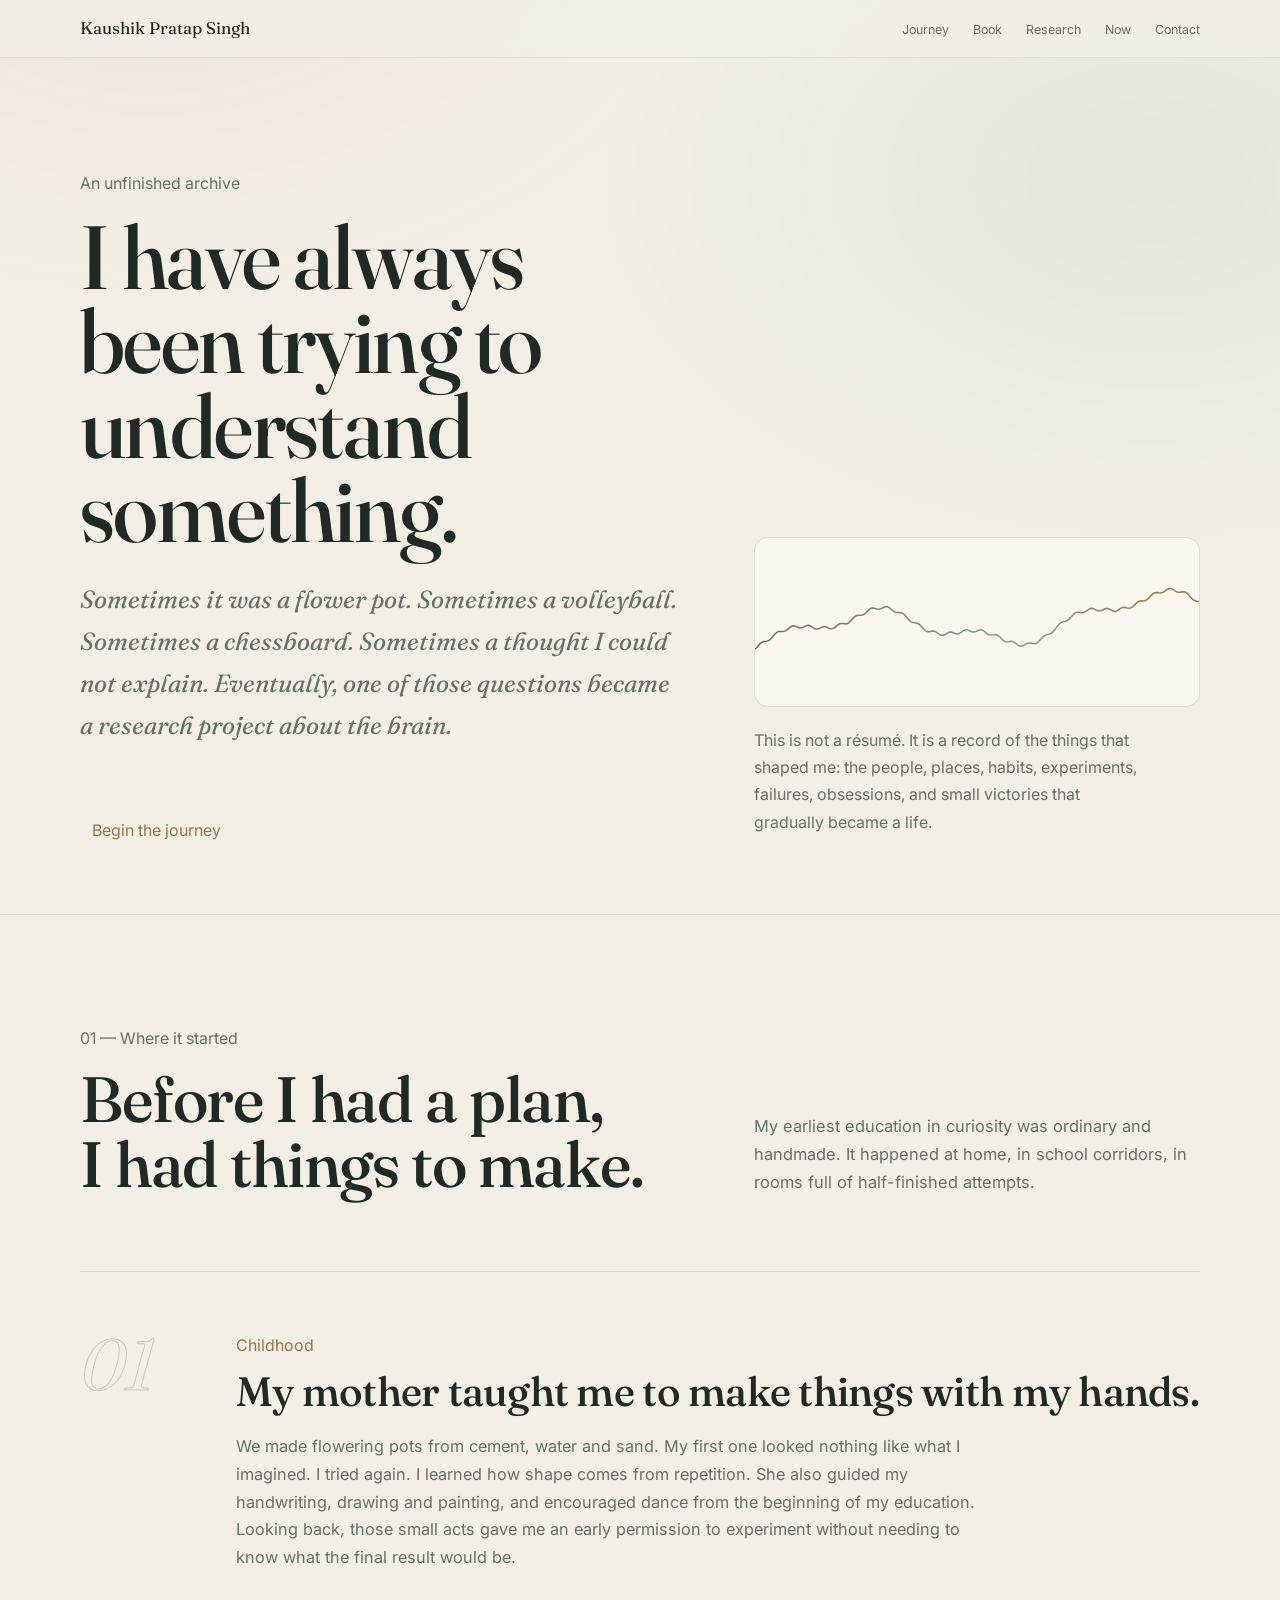
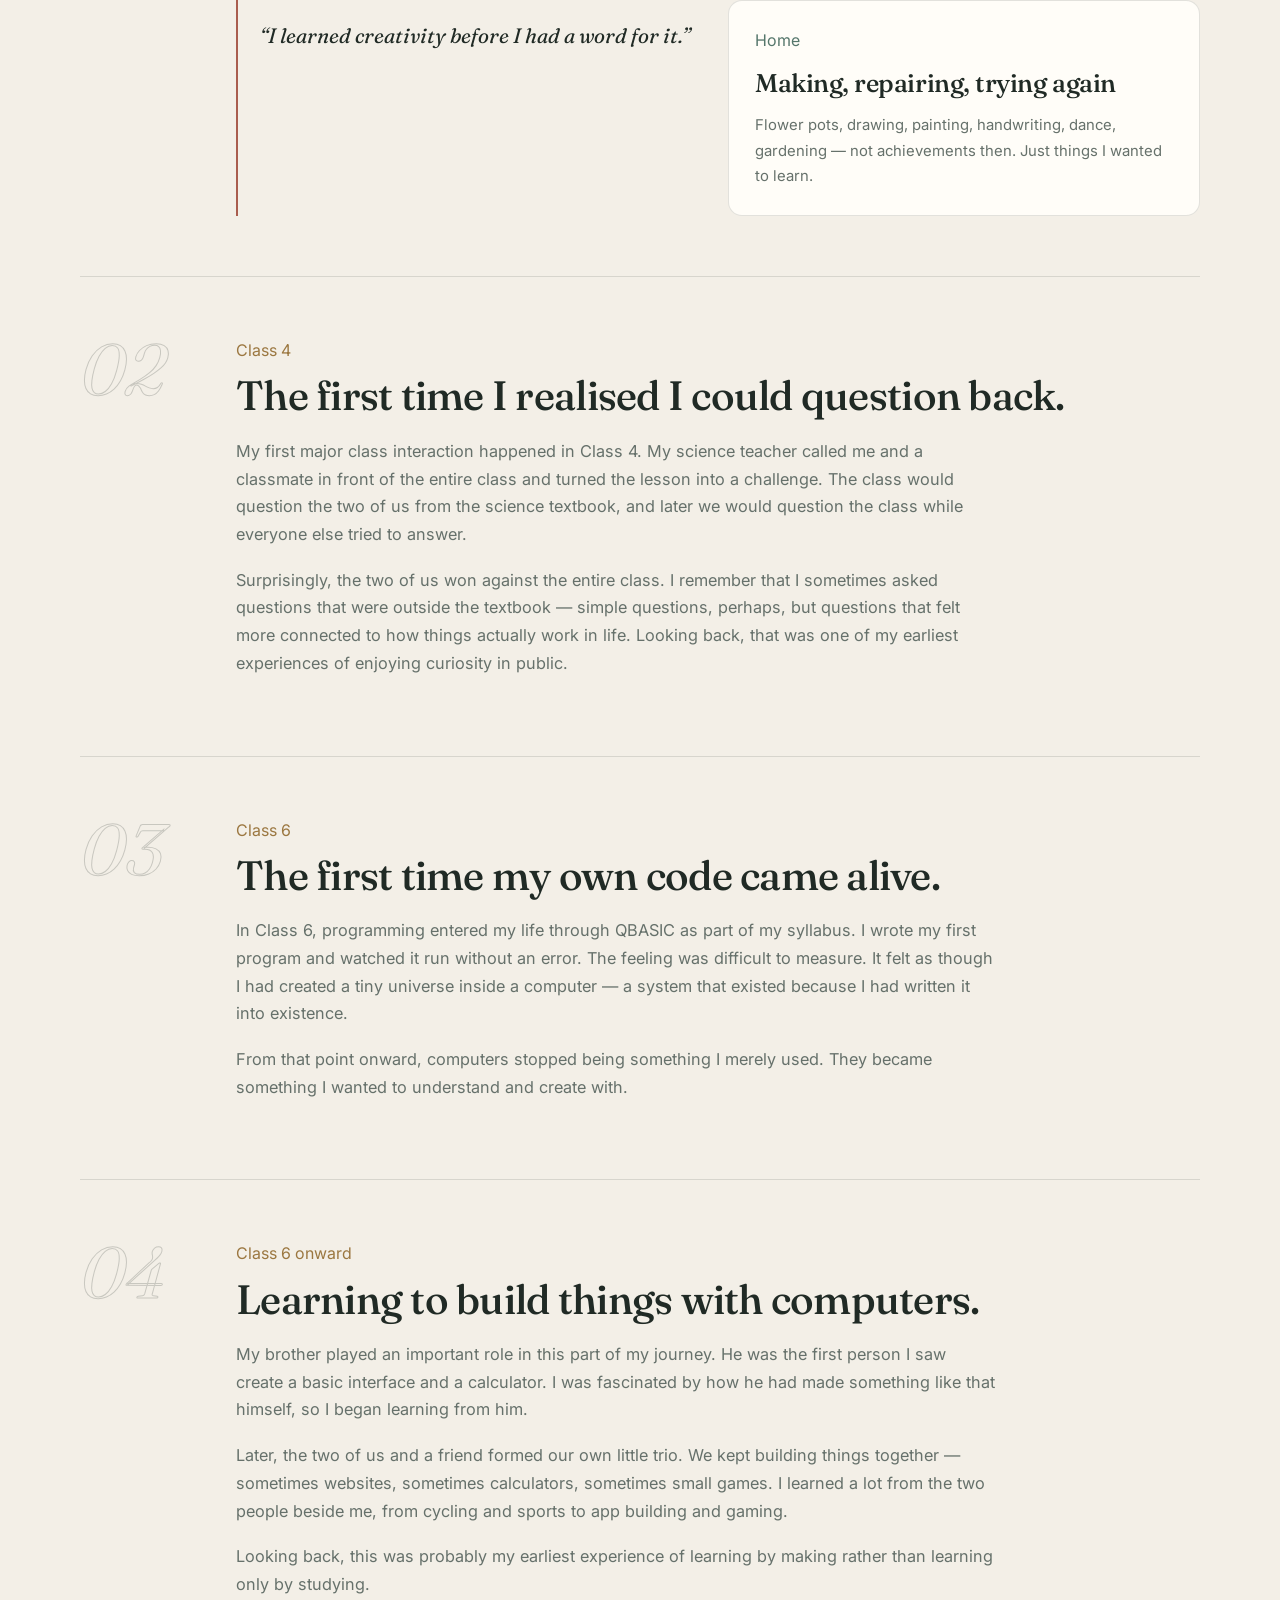
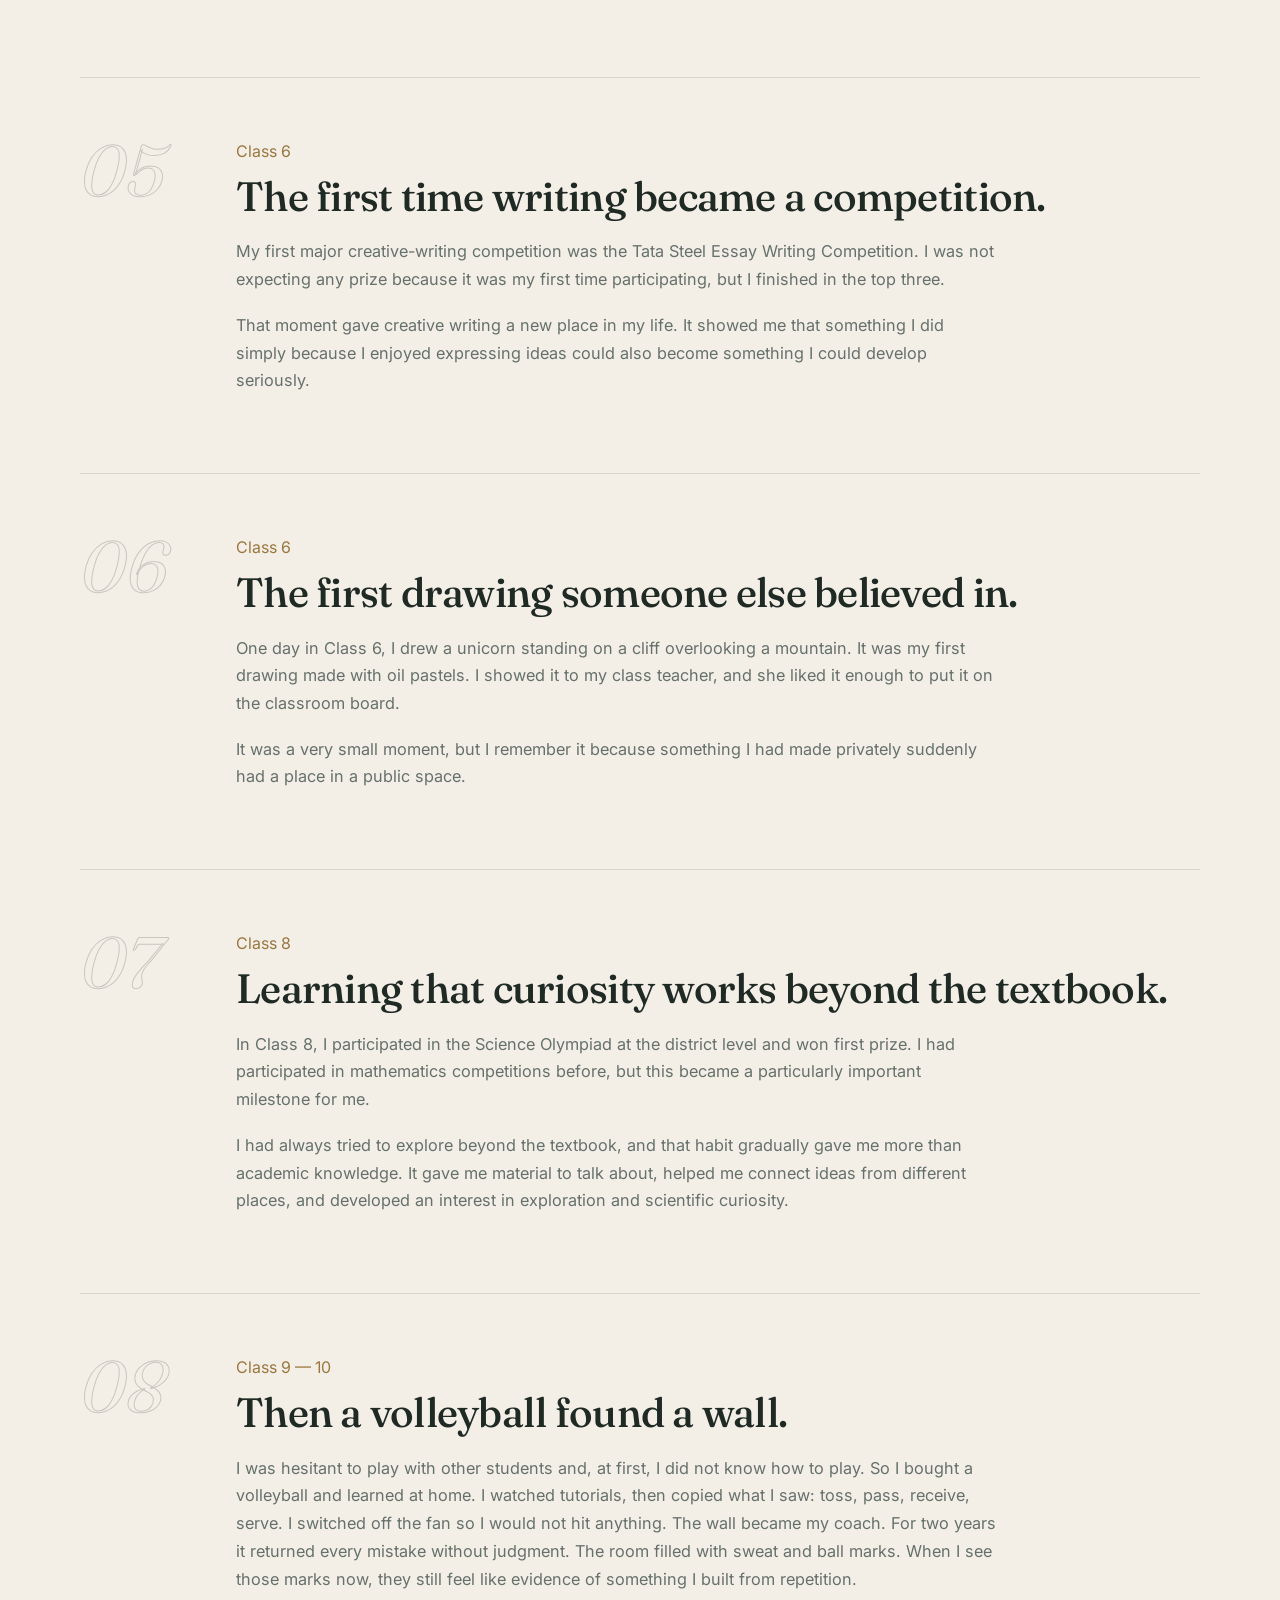
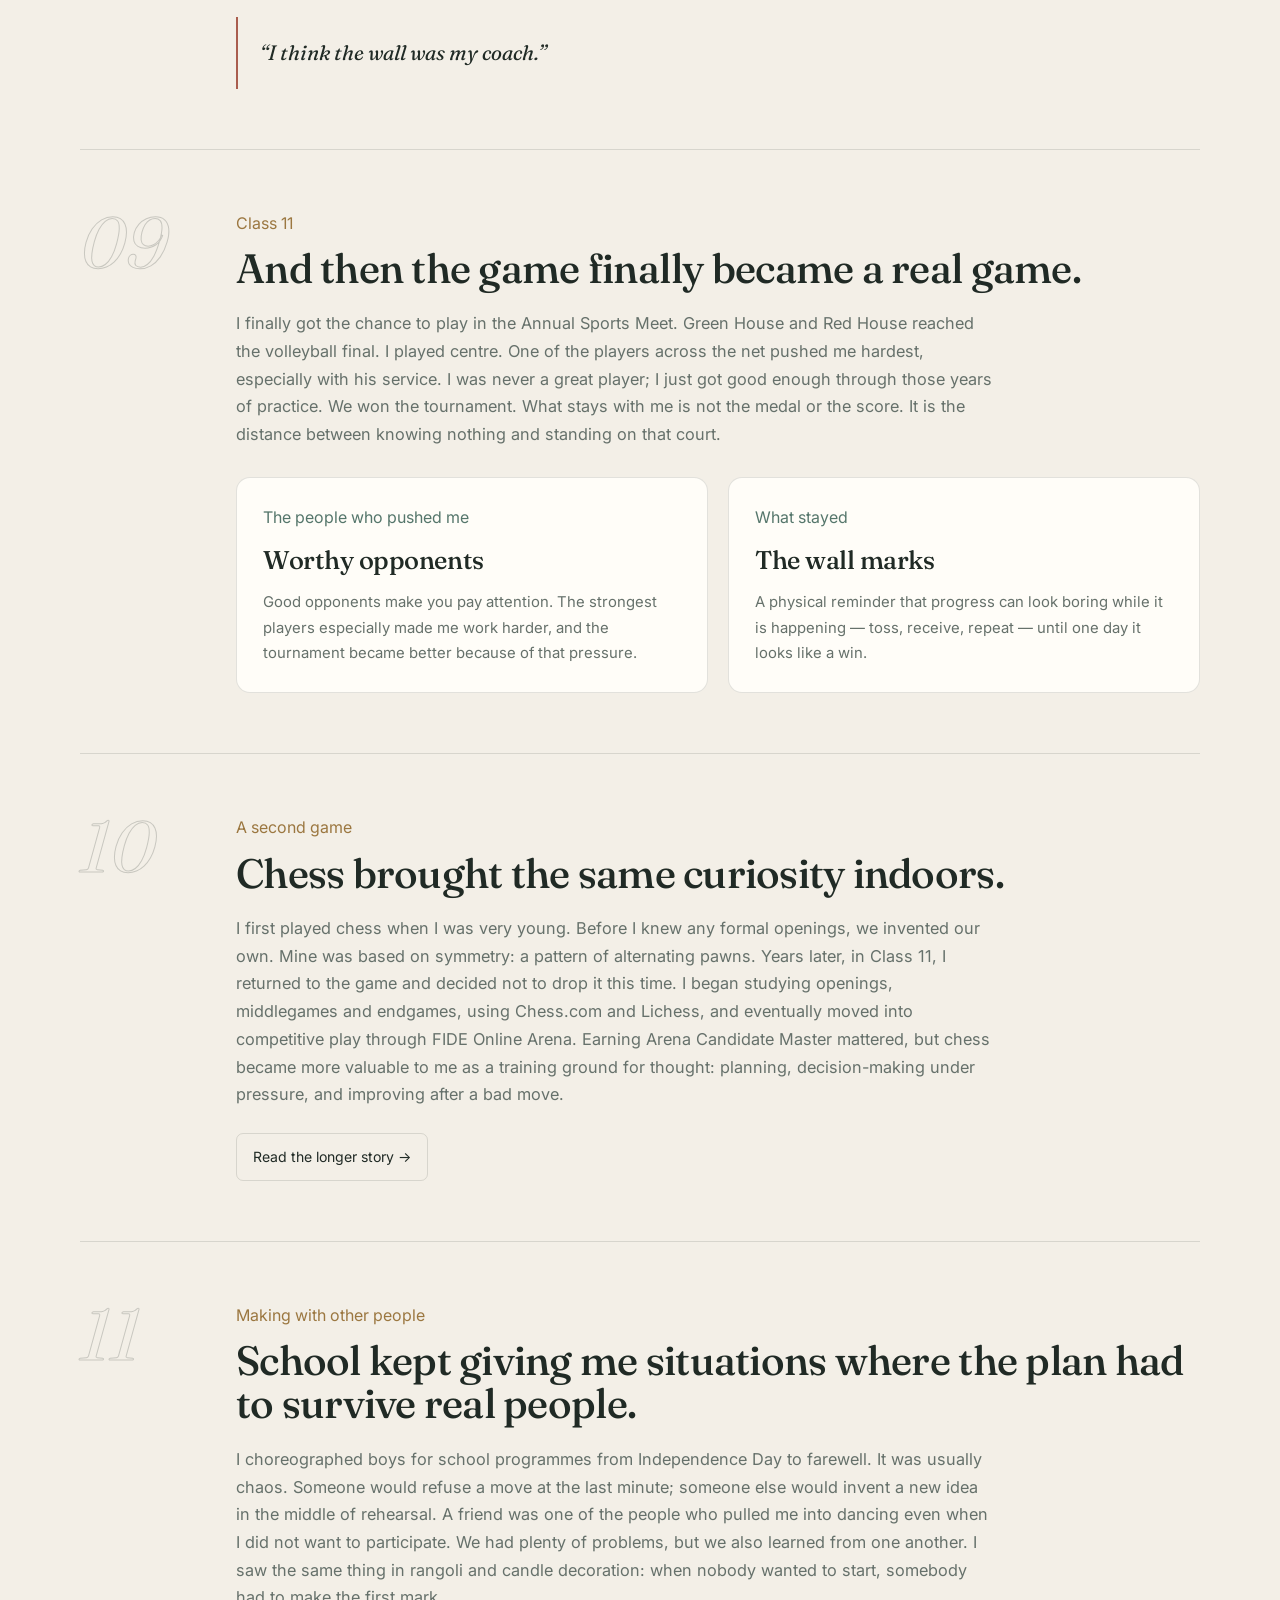
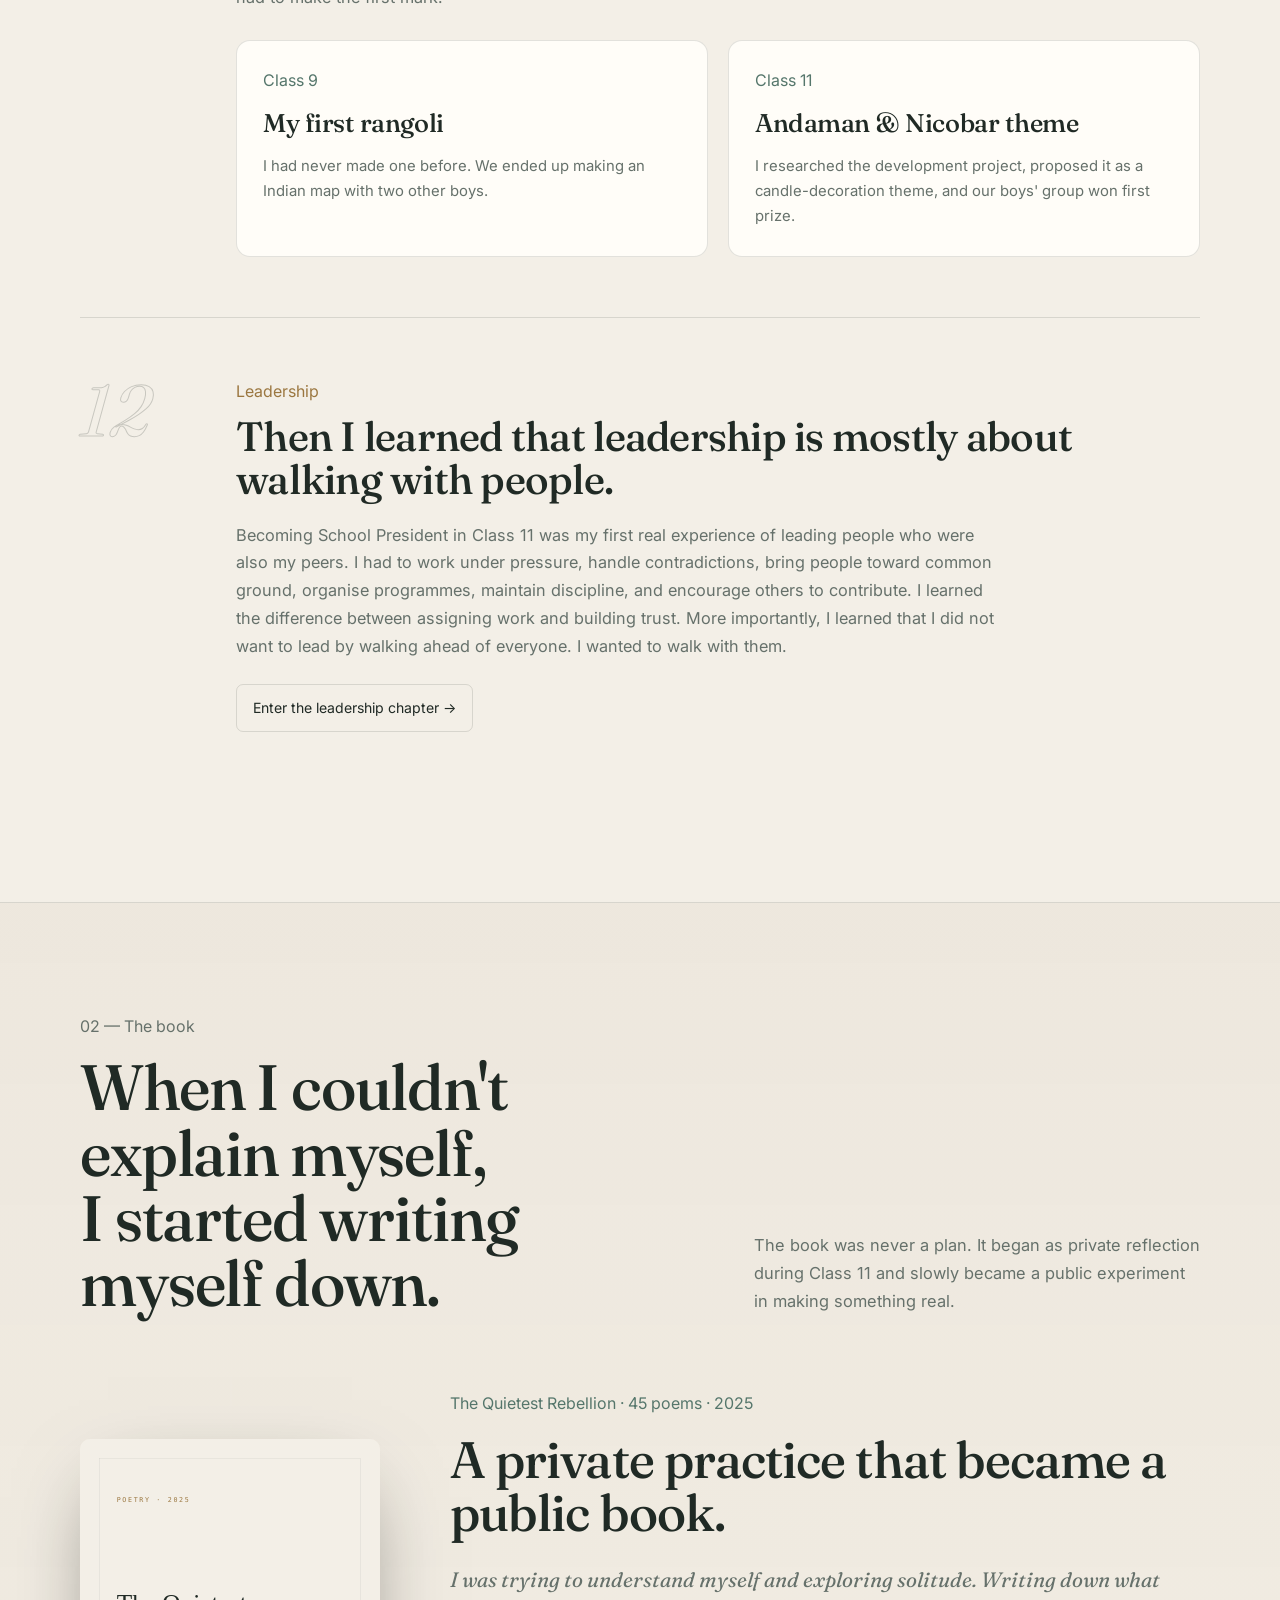
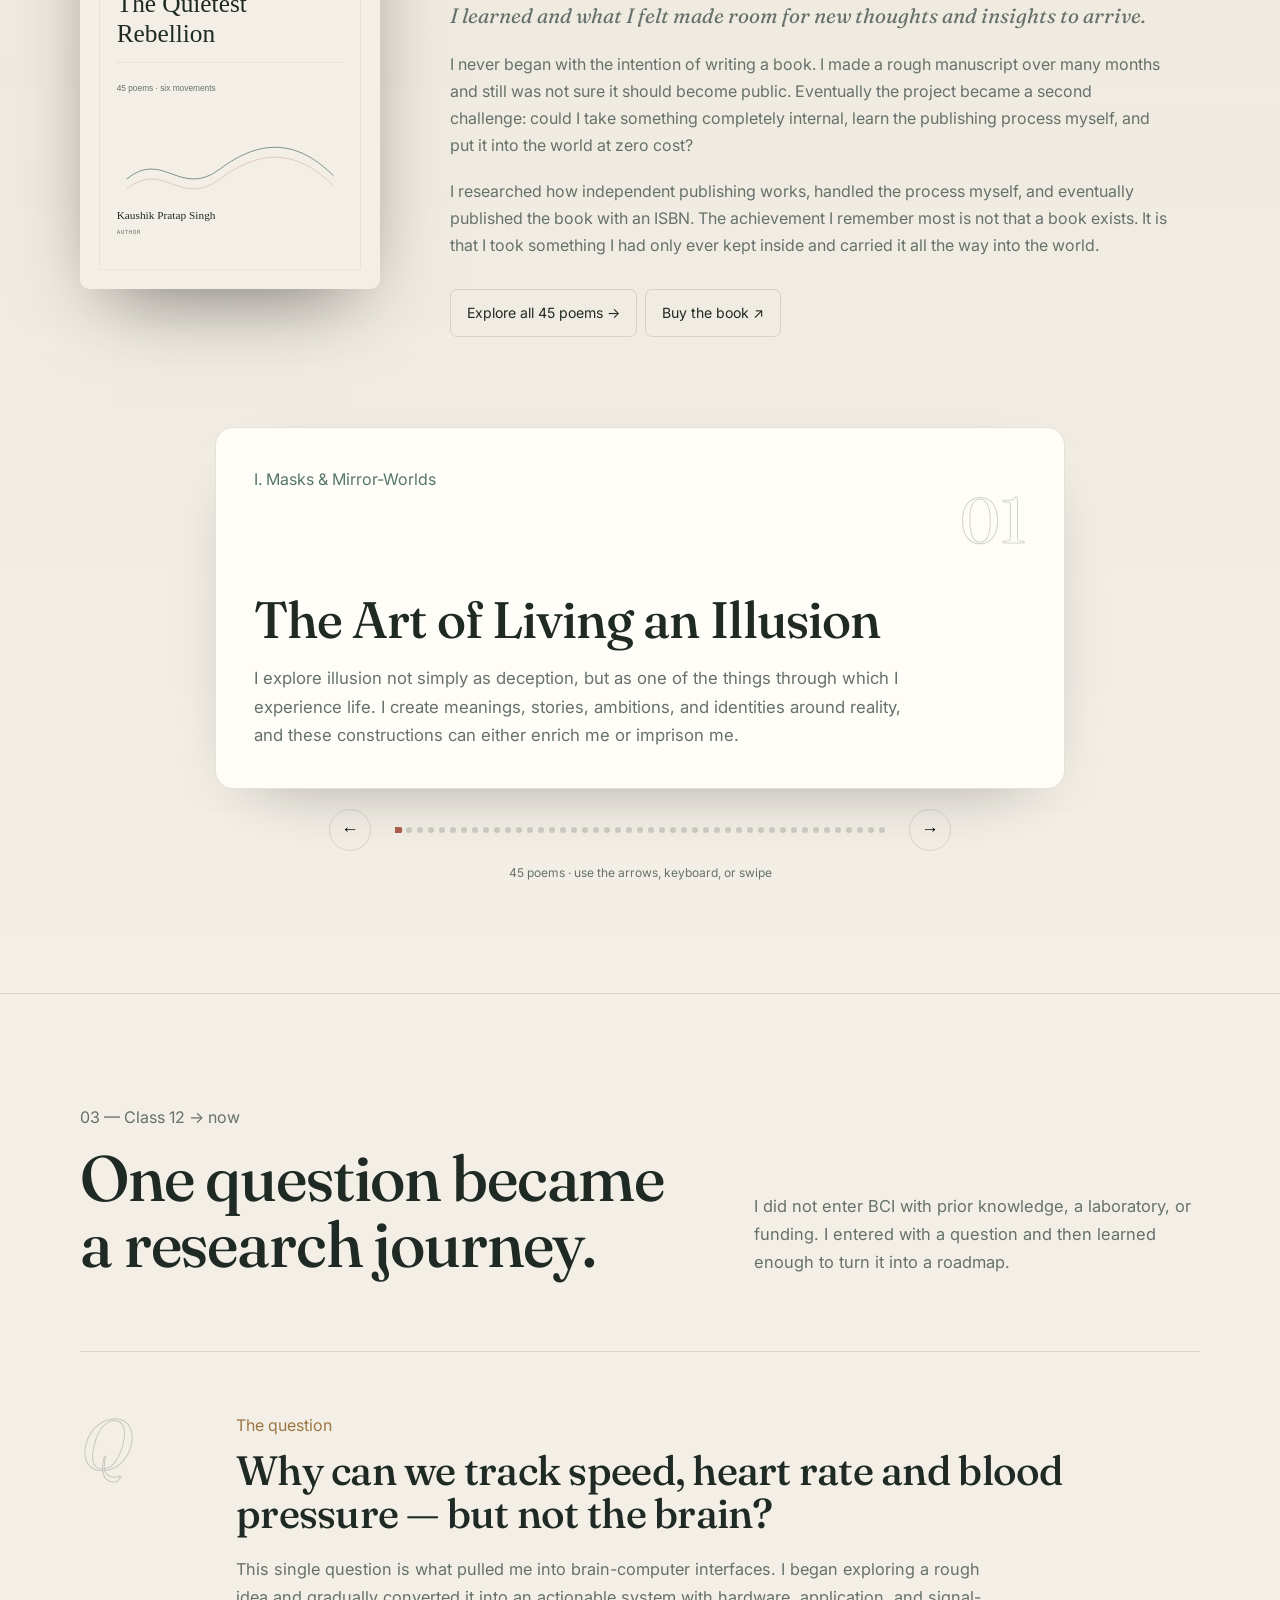
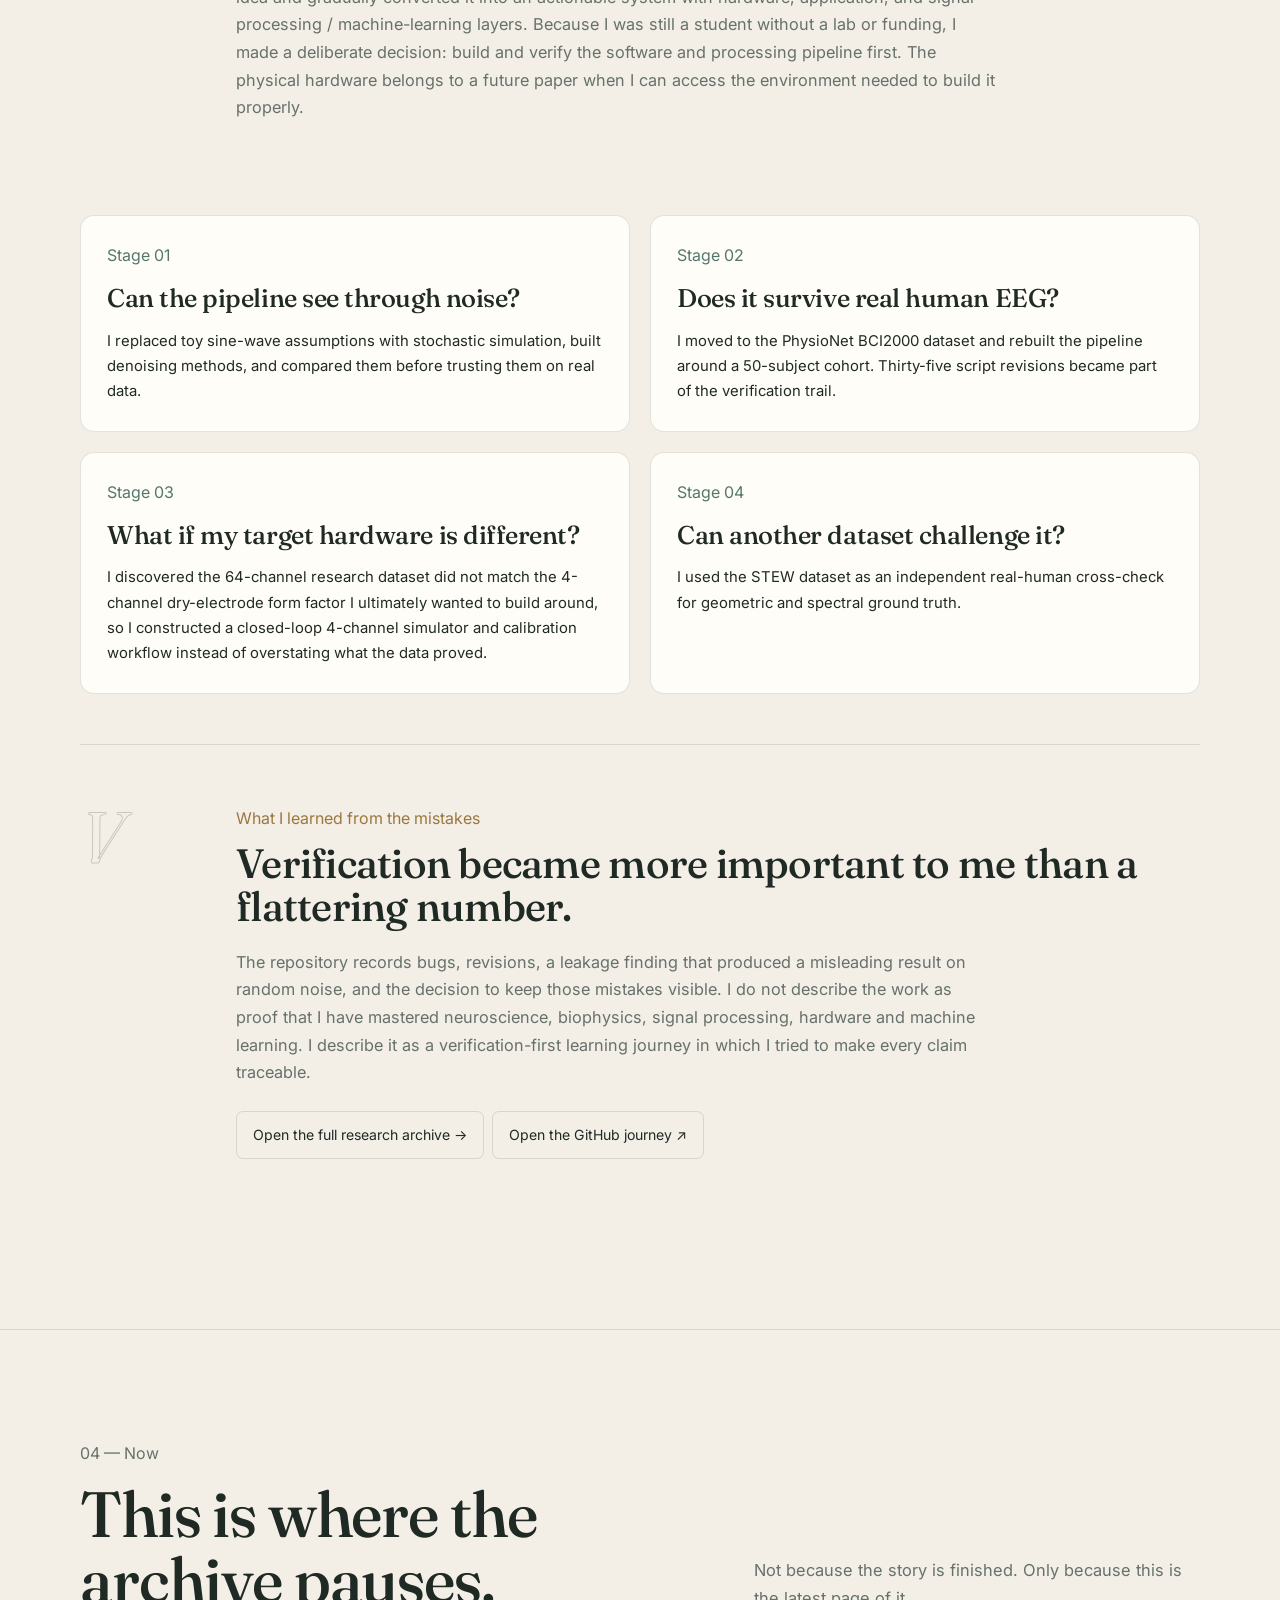
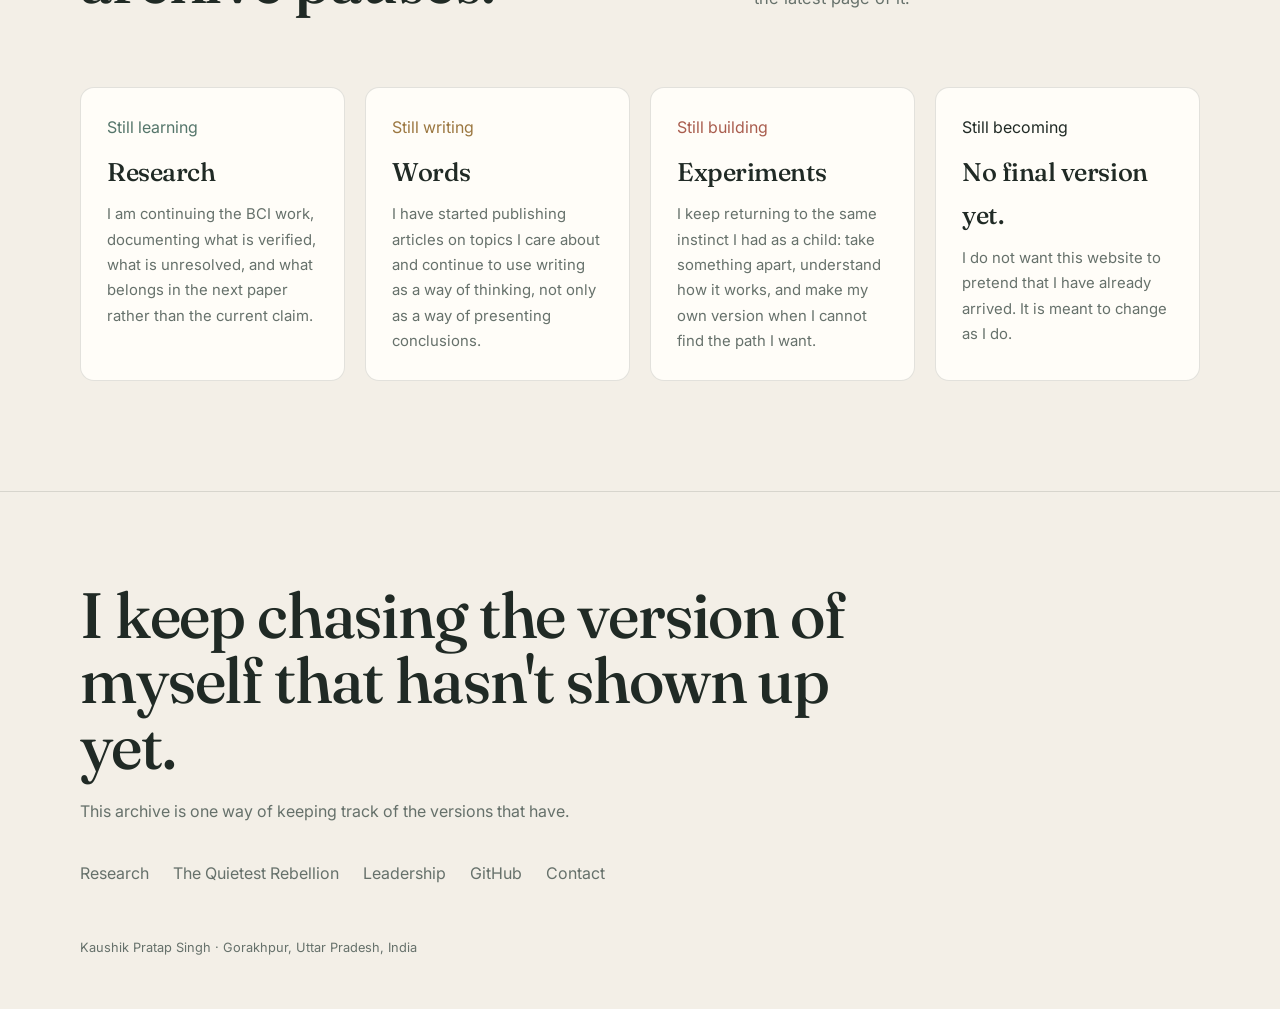
==== commit 1f81b1d7: "Expand life journey with Class 4-8 milestones and anonymize people" ====
--- a/index.html
+++ b/index.html
@@ -1,7 +1,20 @@
 <!doctype html><html lang="en"><head><meta charset="utf-8"><meta name="viewport" content="width=device-width,initial-scale=1"><meta name="description" content="Kaushik Pratap Singh — a digital journey through childhood, making, writing, research, leadership, and the questions that keep changing."><title>Kaushik Pratap Singh — A Life in Progress</title><link rel="preconnect" href="https://fonts.googleapis.com"><link href="https://fonts.googleapis.com/css2?family=Fraunces:ital,opsz,wght@0,9..144,400;0,9..144,500;0,9..144,600;1,9..144,400&family=Inter:wght@400;500;600&family=IBM+Plex+Mono:wght@400;500&display=swap" rel="stylesheet"><link rel="stylesheet" href="assets/css/theme.css"></head><body data-page="index">
 <nav class="nav"><div class="wrap nav-inner"><a class="brand" href="#top">Kaushik Pratap Singh</a><ul class="nav-links"><li><a href="#journey">Journey</a></li><li><a href="#book">Book</a></li><li><a href="#research">Research</a></li><li><a href="#now">Now</a></li><li><a href="contact.html">Contact</a></li></ul></div></nav>
 <main id="top"><section class="hero"><div class="wrap hero-grid"><div><div class="eyebrow mono">An unfinished archive</div><h1>I have always been trying to understand something.</h1><p class="dek">Sometimes it was a flower pot. Sometimes a volleyball. Sometimes a chessboard. Sometimes a thought I could not explain. Eventually, one of those questions became a research project about the brain.</p><a class="scroll-cue mono" href="#journey"><span></span>Begin the journey</a></div><div class="hero-side"><div class="wave"><canvas id="waveform" aria-hidden="true"></canvas></div><p>This is not a résumé. It is a record of the things that shaped me: the people, places, habits, experiments, failures, obsessions, and small victories that gradually became a life.</p></div></div></section>
-<section id="journey" class="section"><div class="wrap"><div class="section-head reveal"><div><div class="eyebrow mono">01 — Where it started</div><h2>Before I had a plan,<br>I had things to make.</h2></div><p>My earliest education in curiosity was ordinary and handmade. It happened at home, in school corridors, in rooms full of half-finished attempts.</p></div><div class="chapter reveal"><div class="chapter-no">01</div><div><div class="chapter-meta mono">Childhood</div><h3>My mother taught me to make things with my hands.</h3><p>We made flowering pots from cement, water and sand. My first one looked nothing like what I imagined. I tried again. I learned how shape comes from repetition. She also guided my handwriting, drawing and painting, and encouraged dance from the beginning of my education. Looking back, those small acts gave me an early permission to experiment without needing to know what the final result would be.</p><div class="chapter-grid"><div class="quote"><p>“I learned creativity before I had a word for it.”</p></div><div class="artifact"><div class="label mono">Home</div><h4>Making, repairing, trying again</h4><p>Flower pots, drawing, painting, handwriting, dance, gardening — not achievements then. Just things I wanted to learn.</p></div></div></div></div><div class="chapter reveal"><div class="chapter-no">02</div><div><div class="chapter-meta mono">Class 9 — 10</div><h3>Then a volleyball found a wall.</h3><p>I was hesitant to play with other students and, at first, I did not know how to play. So I bought a volleyball and learned at home. I watched tutorials, then copied what I saw: toss, pass, receive, serve. I switched off the fan so I would not hit anything. The wall became my coach. For two years it returned every mistake without judgment. The room filled with sweat and ball marks. When I see those marks now, they still feel like evidence of something I built from repetition.</p><div class="quote" style="margin-top:24px"><p>“I think the wall was my coach.”</p></div></div></div><div class="chapter reveal"><div class="chapter-no">03</div><div><div class="chapter-meta mono">Class 11</div><h3>And then the game finally became a real game.</h3><p>I finally got the chance to play in the Annual Sports Meet. Green House and Red House reached the volleyball final. I played centre. So did Gaurav, one of the players who pushed me hardest, especially with his service. I was never a great player; I just got good enough through those years of practice. We won the tournament. What stays with me is not the medal or the score. It is the distance between knowing nothing and standing on that court.</p><div class="chapter-grid"><div class="artifact"><div class="label mono">The people who pushed me</div><h4>Ayush &amp; Gaurav</h4><p>Good opponents make you pay attention. Gaurav especially made me work harder, and the tournament became better because of that pressure.</p></div><div class="artifact"><div class="label mono">What stayed</div><h4>The wall marks</h4><p>A physical reminder that progress can look boring while it is happening — toss, receive, repeat — until one day it looks like a win.</p></div></div></div></div><div class="chapter reveal"><div class="chapter-no">04</div><div><div class="chapter-meta mono">A second game</div><h3>Chess brought the same curiosity indoors.</h3><p>I first played chess when I was very young. Before I knew any formal openings, we invented our own. Mine was based on symmetry: a pattern of alternating pawns. Years later, in Class 11, I returned to the game and decided not to drop it this time. I began studying openings, middlegames and endgames, using Chess.com and Lichess, and eventually moved into competitive play through FIDE Online Arena. Earning Arena Candidate Master mattered, but chess became more valuable to me as a training ground for thought: planning, decision-making under pressure, and improving after a bad move.</p><a class="btn" href="leadership.html">Read the longer story →</a></div></div><div class="chapter reveal"><div class="chapter-no">05</div><div><div class="chapter-meta mono">Making with other people</div><h3>School kept giving me situations where the plan had to survive real people.</h3><p>I choreographed boys for school programmes from Independence Day to farewell. It was usually chaos. Someone would refuse a move at the last minute; someone else would invent a new idea in the middle of rehearsal. Digamber was one of the people who pulled me into dancing even when I did not want to participate. We had plenty of problems, but we also learned from one another. I saw the same thing in rangoli and candle decoration: when nobody wanted to start, somebody had to make the first mark.</p><div class="chapter-grid"><div class="artifact"><div class="label mono">Class 9</div><h4>My first rangoli</h4><p>I had never made one before. We ended up making an Indian map with two other boys.</p></div><div class="artifact"><div class="label mono">Class 11</div><h4>Andaman &amp; Nicobar theme</h4><p>I researched the development project, proposed it as a candle-decoration theme, and our boys' group won first prize.</p></div></div></div></div><div class="chapter reveal"><div class="chapter-no">06</div><div><div class="chapter-meta mono">Leadership</div><h3>Then I learned that leadership is mostly about walking with people.</h3><p>Becoming School President in Class 11 was my first real experience of leading people who were also my peers. I had to work under pressure, handle contradictions, bring people toward common ground, organise programmes, maintain discipline, and encourage others to contribute. I learned the difference between assigning work and building trust. More importantly, I learned that I did not want to lead by walking ahead of everyone. I wanted to walk with them.</p><a class="btn" href="leadership.html">Enter the leadership chapter →</a></div></div></div></section>
+<section id="journey" class="section"><div class="wrap"><div class="section-head reveal"><div><div class="eyebrow mono">01 — Where it started</div><h2>Before I had a plan,<br>I had things to make.</h2></div><p>My earliest education in curiosity was ordinary and handmade. It happened at home, in school corridors, in rooms full of half-finished attempts.</p></div>
+<div class="chapter reveal"><div class="chapter-no">01</div><div><div class="chapter-meta mono">Childhood</div><h3>My mother taught me to make things with my hands.</h3><p>We made flowering pots from cement, water and sand. My first one looked nothing like what I imagined. I tried again. I learned how shape comes from repetition. She also guided my handwriting, drawing and painting, and encouraged dance from the beginning of my education. Looking back, those small acts gave me an early permission to experiment without needing to know what the final result would be.</p><div class="chapter-grid"><div class="quote"><p>“I learned creativity before I had a word for it.”</p></div><div class="artifact"><div class="label mono">Home</div><h4>Making, repairing, trying again</h4><p>Flower pots, drawing, painting, handwriting, dance, gardening — not achievements then. Just things I wanted to learn.</p></div></div></div></div>
+<div class="chapter reveal"><div class="chapter-no">02</div><div><div class="chapter-meta mono">Class 4</div><h3>The first time I realised I could question back.</h3><p>My first major class interaction happened in Class 4. My science teacher called me and a classmate in front of the entire class and turned the lesson into a challenge. The class would question the two of us from the science textbook, and later we would question the class while everyone else tried to answer.</p><p>Surprisingly, the two of us won against the entire class. I remember that I sometimes asked questions that were outside the textbook — simple questions, perhaps, but questions that felt more connected to how things actually work in life. Looking back, that was one of my earliest experiences of enjoying curiosity in public.</p></div></div>
+<div class="chapter reveal"><div class="chapter-no">03</div><div><div class="chapter-meta mono">Class 6</div><h3>The first time my own code came alive.</h3><p>In Class 6, programming entered my life through QBASIC as part of my syllabus. I wrote my first program and watched it run without an error. The feeling was difficult to measure. It felt as though I had created a tiny universe inside a computer — a system that existed because I had written it into existence.</p><p>From that point onward, computers stopped being something I merely used. They became something I wanted to understand and create with.</p></div></div>
+<div class="chapter reveal"><div class="chapter-no">04</div><div><div class="chapter-meta mono">Class 6 onward</div><h3>Learning to build things with computers.</h3><p>My brother played an important role in this part of my journey. He was the first person I saw create a basic interface and a calculator. I was fascinated by how he had made something like that himself, so I began learning from him.</p><p>Later, the two of us and a friend formed our own little trio. We kept building things together — sometimes websites, sometimes calculators, sometimes small games. I learned a lot from the two people beside me, from cycling and sports to app building and gaming.</p><p>Looking back, this was probably my earliest experience of learning by making rather than learning only by studying.</p></div></div>
+<div class="chapter reveal"><div class="chapter-no">05</div><div><div class="chapter-meta mono">Class 6</div><h3>The first time writing became a competition.</h3><p>My first major creative-writing competition was the Tata Steel Essay Writing Competition. I was not expecting any prize because it was my first time participating, but I finished in the top three.</p><p>That moment gave creative writing a new place in my life. It showed me that something I did simply because I enjoyed expressing ideas could also become something I could develop seriously.</p></div></div>
+<div class="chapter reveal"><div class="chapter-no">06</div><div><div class="chapter-meta mono">Class 6</div><h3>The first drawing someone else believed in.</h3><p>One day in Class 6, I drew a unicorn standing on a cliff overlooking a mountain. It was my first drawing made with oil pastels. I showed it to my class teacher, and she liked it enough to put it on the classroom board.</p><p>It was a very small moment, but I remember it because something I had made privately suddenly had a place in a public space.</p></div></div>
+<div class="chapter reveal"><div class="chapter-no">07</div><div><div class="chapter-meta mono">Class 8</div><h3>Learning that curiosity works beyond the textbook.</h3><p>In Class 8, I participated in the Science Olympiad at the district level and won first prize. I had participated in mathematics competitions before, but this became a particularly important milestone for me.</p><p>I had always tried to explore beyond the textbook, and that habit gradually gave me more than academic knowledge. It gave me material to talk about, helped me connect ideas from different places, and developed an interest in exploration and scientific curiosity.</p></div></div>
+<div class="chapter reveal"><div class="chapter-no">08</div><div><div class="chapter-meta mono">Class 9 — 10</div><h3>Then a volleyball found a wall.</h3><p>I was hesitant to play with other students and, at first, I did not know how to play. So I bought a volleyball and learned at home. I watched tutorials, then copied what I saw: toss, pass, receive, serve. I switched off the fan so I would not hit anything. The wall became my coach. For two years it returned every mistake without judgment. The room filled with sweat and ball marks. When I see those marks now, they still feel like evidence of something I built from repetition.</p><div class="quote" style="margin-top:24px"><p>“I think the wall was my coach.”</p></div></div></div>
+<div class="chapter reveal"><div class="chapter-no">09</div><div><div class="chapter-meta mono">Class 11</div><h3>And then the game finally became a real game.</h3><p>I finally got the chance to play in the Annual Sports Meet. Green House and Red House reached the volleyball final. I played centre. One of the players across the net pushed me hardest, especially with his service. I was never a great player; I just got good enough through those years of practice. We won the tournament. What stays with me is not the medal or the score. It is the distance between knowing nothing and standing on that court.</p><div class="chapter-grid"><div class="artifact"><div class="label mono">The people who pushed me</div><h4>Worthy opponents</h4><p>Good opponents make you pay attention. The strongest players especially made me work harder, and the tournament became better because of that pressure.</p></div><div class="artifact"><div class="label mono">What stayed</div><h4>The wall marks</h4><p>A physical reminder that progress can look boring while it is happening — toss, receive, repeat — until one day it looks like a win.</p></div></div></div></div>
+<div class="chapter reveal"><div class="chapter-no">10</div><div><div class="chapter-meta mono">A second game</div><h3>Chess brought the same curiosity indoors.</h3><p>I first played chess when I was very young. Before I knew any formal openings, we invented our own. Mine was based on symmetry: a pattern of alternating pawns. Years later, in Class 11, I returned to the game and decided not to drop it this time. I began studying openings, middlegames and endgames, using Chess.com and Lichess, and eventually moved into competitive play through FIDE Online Arena. Earning Arena Candidate Master mattered, but chess became more valuable to me as a training ground for thought: planning, decision-making under pressure, and improving after a bad move.</p><a class="btn" href="leadership.html">Read the longer story →</a></div></div>
+<div class="chapter reveal"><div class="chapter-no">11</div><div><div class="chapter-meta mono">Making with other people</div><h3>School kept giving me situations where the plan had to survive real people.</h3><p>I choreographed boys for school programmes from Independence Day to farewell. It was usually chaos. Someone would refuse a move at the last minute; someone else would invent a new idea in the middle of rehearsal. A friend was one of the people who pulled me into dancing even when I did not want to participate. We had plenty of problems, but we also learned from one another. I saw the same thing in rangoli and candle decoration: when nobody wanted to start, somebody had to make the first mark.</p><div class="chapter-grid"><div class="artifact"><div class="label mono">Class 9</div><h4>My first rangoli</h4><p>I had never made one before. We ended up making an Indian map with two other boys.</p></div><div class="artifact"><div class="label mono">Class 11</div><h4>Andaman &amp; Nicobar theme</h4><p>I researched the development project, proposed it as a candle-decoration theme, and our boys' group won first prize.</p></div></div></div></div>
+<div class="chapter reveal"><div class="chapter-no">12</div><div><div class="chapter-meta mono">Leadership</div><h3>Then I learned that leadership is mostly about walking with people.</h3><p>Becoming School President in Class 11 was my first real experience of leading people who were also my peers. I had to work under pressure, handle contradictions, bring people toward common ground, organise programmes, maintain discipline, and encourage others to contribute. I learned the difference between assigning work and building trust. More importantly, I learned that I did not want to lead by walking ahead of everyone. I wanted to walk with them.</p><a class="btn" href="leadership.html">Enter the leadership chapter →</a></div></div>
+</div></section>
 <section id="book" class="section book-section"><div class="wrap"><div class="section-head reveal"><div><div class="eyebrow mono">02 — The book</div><h2>When I couldn't explain myself,<br>I started writing myself down.</h2></div><p>The book was never a plan. It began as private reflection during Class 11 and slowly became a public experiment in making something real.</p></div><div class="book-grid reveal"><div><img class="book-cover" src="assets/img/book-title-page.svg" alt="The Quietest Rebellion — title page by Kaushik Pratap Singh"></div><div class="book-copy"><div class="mono" style="color:var(--teal)">The Quietest Rebellion · 45 poems · 2025</div><h3>A private practice that became a public book.</h3><p class="lead">I was trying to understand myself and exploring solitude. Writing down what I learned and what I felt made room for new thoughts and insights to arrive.</p><p>I never began with the intention of writing a book. I made a rough manuscript over many months and still was not sure it should become public. Eventually the project became a second challenge: could I take something completely internal, learn the publishing process myself, and put it into the world at zero cost?</p><p>I researched how independent publishing works, handled the process myself, and eventually published the book with an ISBN. The achievement I remember most is not that a book exists. It is that I took something I had only ever kept inside and carried it all the way into the world.</p><div class="book-actions"><a class="btn" href="writing.html">Explore all 45 poems →</a><a class="btn" href="https://store.pothi.com/book/kaushik-pratap-singh-quietest-rebellion/" target="_blank" rel="noreferrer">Buy the book ↗</a></div></div></div><div style="margin-top:90px"><div class="small-wrap"><div class="deck-wrap reveal"><div class="deck-card deck-swipe"><div class="deck-top"><div><div class="mono deck-movement" data-deck-mov></div></div><div class="deck-num" data-deck-num></div></div><h3 data-deck-title></h3><p class="deck-desc" data-deck-desc></p></div><div class="deck-nav"><button class="deck-btn" data-prev aria-label="Previous poem">←</button><div class="deck-dots" data-deck-dots></div><button class="deck-btn" data-next aria-label="Next poem">→</button></div><p class="deck-hint">45 poems · use the arrows, keyboard, or swipe</p></div></div></div></div></section>
 <section id="research" class="section"><div class="wrap"><div class="section-head reveal"><div><div class="eyebrow mono">03 — Class 12 → now</div><h2>One question became<br>a research journey.</h2></div><p>I did not enter BCI with prior knowledge, a laboratory, or funding. I entered with a question and then learned enough to turn it into a roadmap.</p></div><div class="chapter reveal"><div class="chapter-no">Q</div><div><div class="chapter-meta mono">The question</div><h3>Why can we track speed, heart rate and blood pressure — but not the brain?</h3><p>This single question is what pulled me into brain-computer interfaces. I began exploring a rough idea and gradually converted it into an actionable system with hardware, application, and signal-processing / machine-learning layers. Because I was still a student without a lab or funding, I made a deliberate decision: build and verify the software and processing pipeline first. The physical hardware belongs to a future paper when I can access the environment needed to build it properly.</p></div></div><div class="research-callout reveal"><div class="artifact"><div class="label mono">Stage 01</div><h4>Can the pipeline see through noise?</h4><p>I replaced toy sine-wave assumptions with stochastic simulation, built denoising methods, and compared them before trusting them on real data.</p></div><div class="artifact"><div class="label mono">Stage 02</div><h4>Does it survive real human EEG?</h4><p>I moved to the PhysioNet BCI2000 dataset and rebuilt the pipeline around a 50-subject cohort. Thirty-five script revisions became part of the verification trail.</p></div><div class="artifact"><div class="label mono">Stage 03</div><h4>What if my target hardware is different?</h4><p>I discovered the 64-channel research dataset did not match the 4-channel dry-electrode form factor I ultimately wanted to build around, so I constructed a closed-loop 4-channel simulator and calibration workflow instead of overstating what the data proved.</p></div><div class="artifact"><div class="label mono">Stage 04</div><h4>Can another dataset challenge it?</h4><p>I used the STEW dataset as an independent real-human cross-check for geometric and spectral ground truth.</p></div></div><div class="chapter reveal"><div class="chapter-no">V</div><div><div class="chapter-meta mono">What I learned from the mistakes</div><h3>Verification became more important to me than a flattering number.</h3><p>The repository records bugs, revisions, a leakage finding that produced a misleading result on random noise, and the decision to keep those mistakes visible. I do not describe the work as proof that I have mastered neuroscience, biophysics, signal processing, hardware and machine learning. I describe it as a verification-first learning journey in which I tried to make every claim traceable.</p><a class="btn" href="research.html">Open the full research archive →</a><a class="btn" href="https://github.com/KaushikPratapSingh/bci-riemannian-verification" target="_blank" rel="noreferrer">Open the GitHub journey ↗</a></div></div></div></section>
 <section id="now" class="section"><div class="wrap"><div class="section-head reveal"><div><div class="eyebrow mono">04 — Now</div><h2>This is where the archive pauses.</h2></div><p>Not because the story is finished. Only because this is the latest page of it.</p></div><div class="now reveal"><div class="now-card"><div class="mono" style="color:var(--teal)">Still learning</div><h3>Research</h3><p>I am continuing the BCI work, documenting what is verified, what is unresolved, and what belongs in the next paper rather than the current claim.</p></div><div class="now-card"><div class="mono" style="color:var(--gold)">Still writing</div><h3>Words</h3><p>I have started publishing articles on topics I care about and continue to use writing as a way of thinking, not only as a way of presenting conclusions.</p></div><div class="now-card"><div class="mono" style="color:var(--rose)">Still building</div><h3>Experiments</h3><p>I keep returning to the same instinct I had as a child: take something apart, understand how it works, and make my own version when I cannot find the path I want.</p></div><div class="now-card"><div class="mono">Still becoming</div><h3>No final version yet.</h3><p>I do not want this website to pretend that I have already arrived. It is meant to change as I do.</p></div></div></div></section>
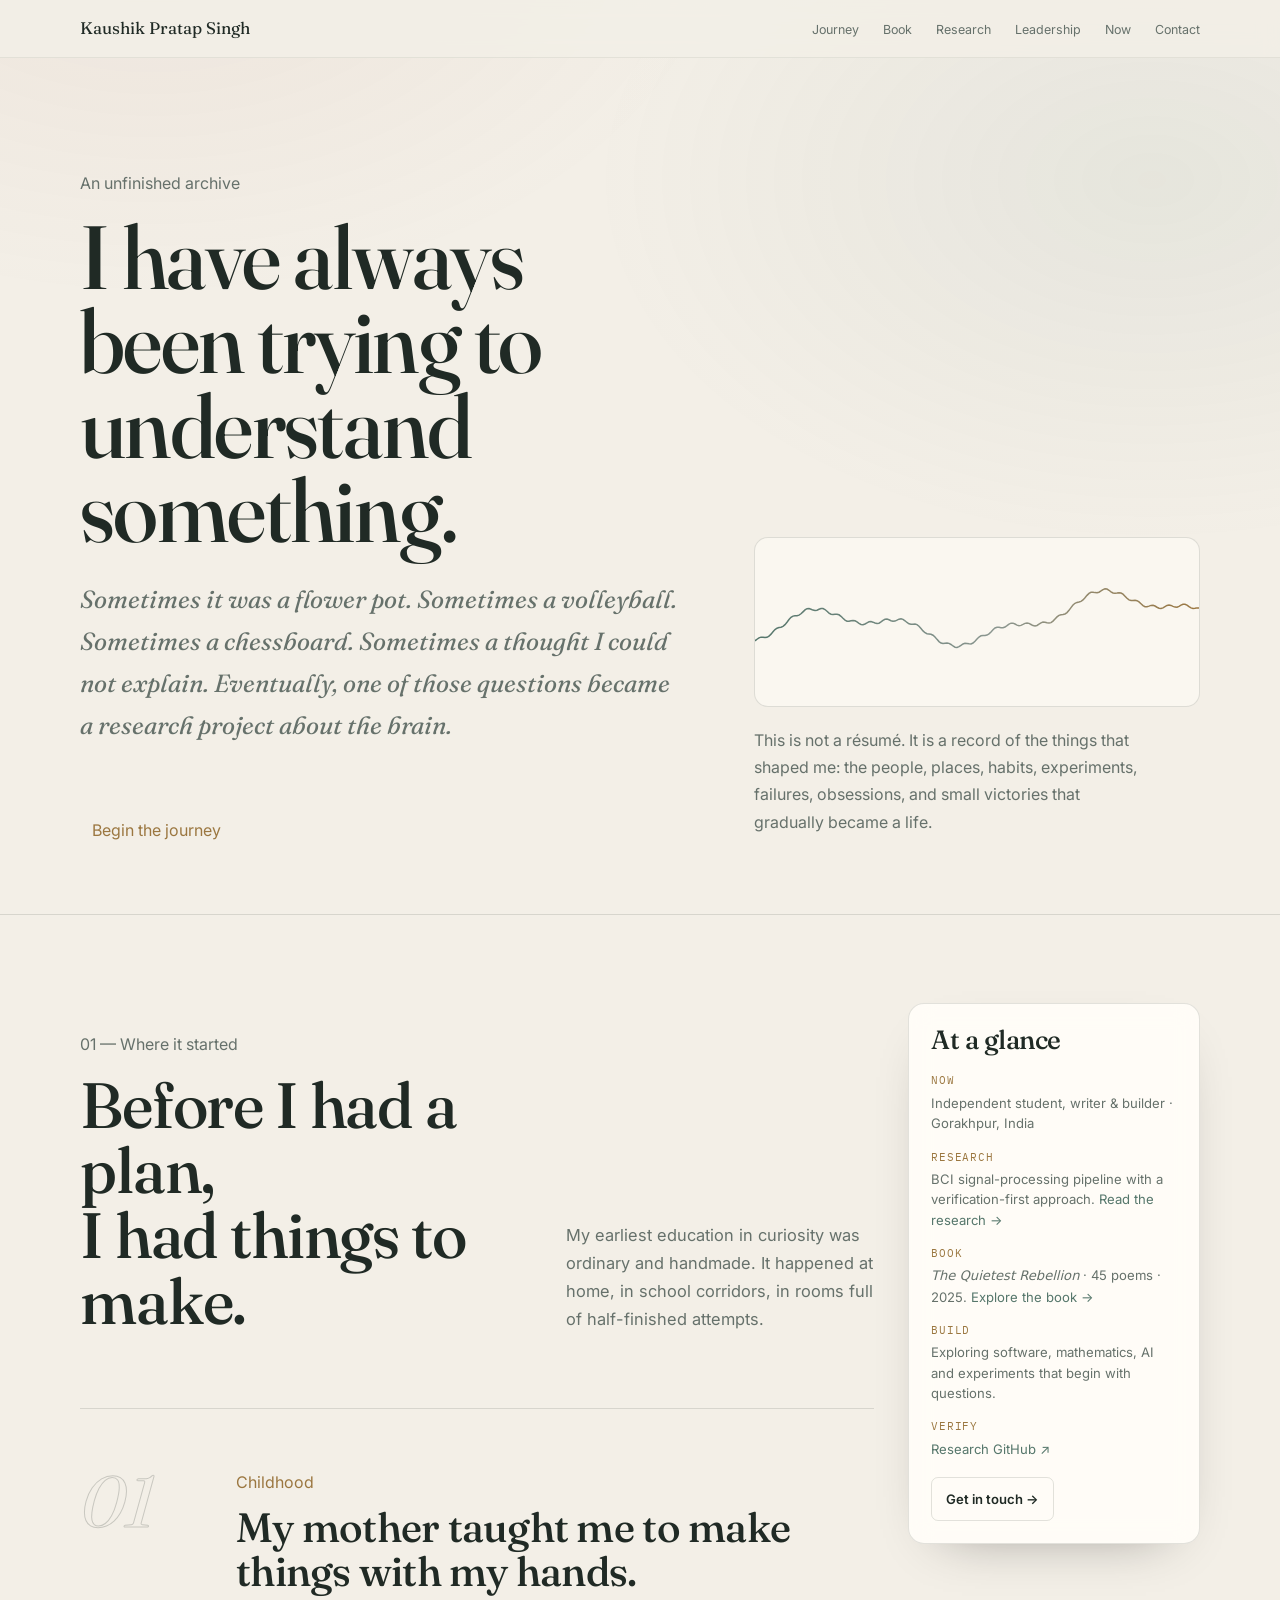
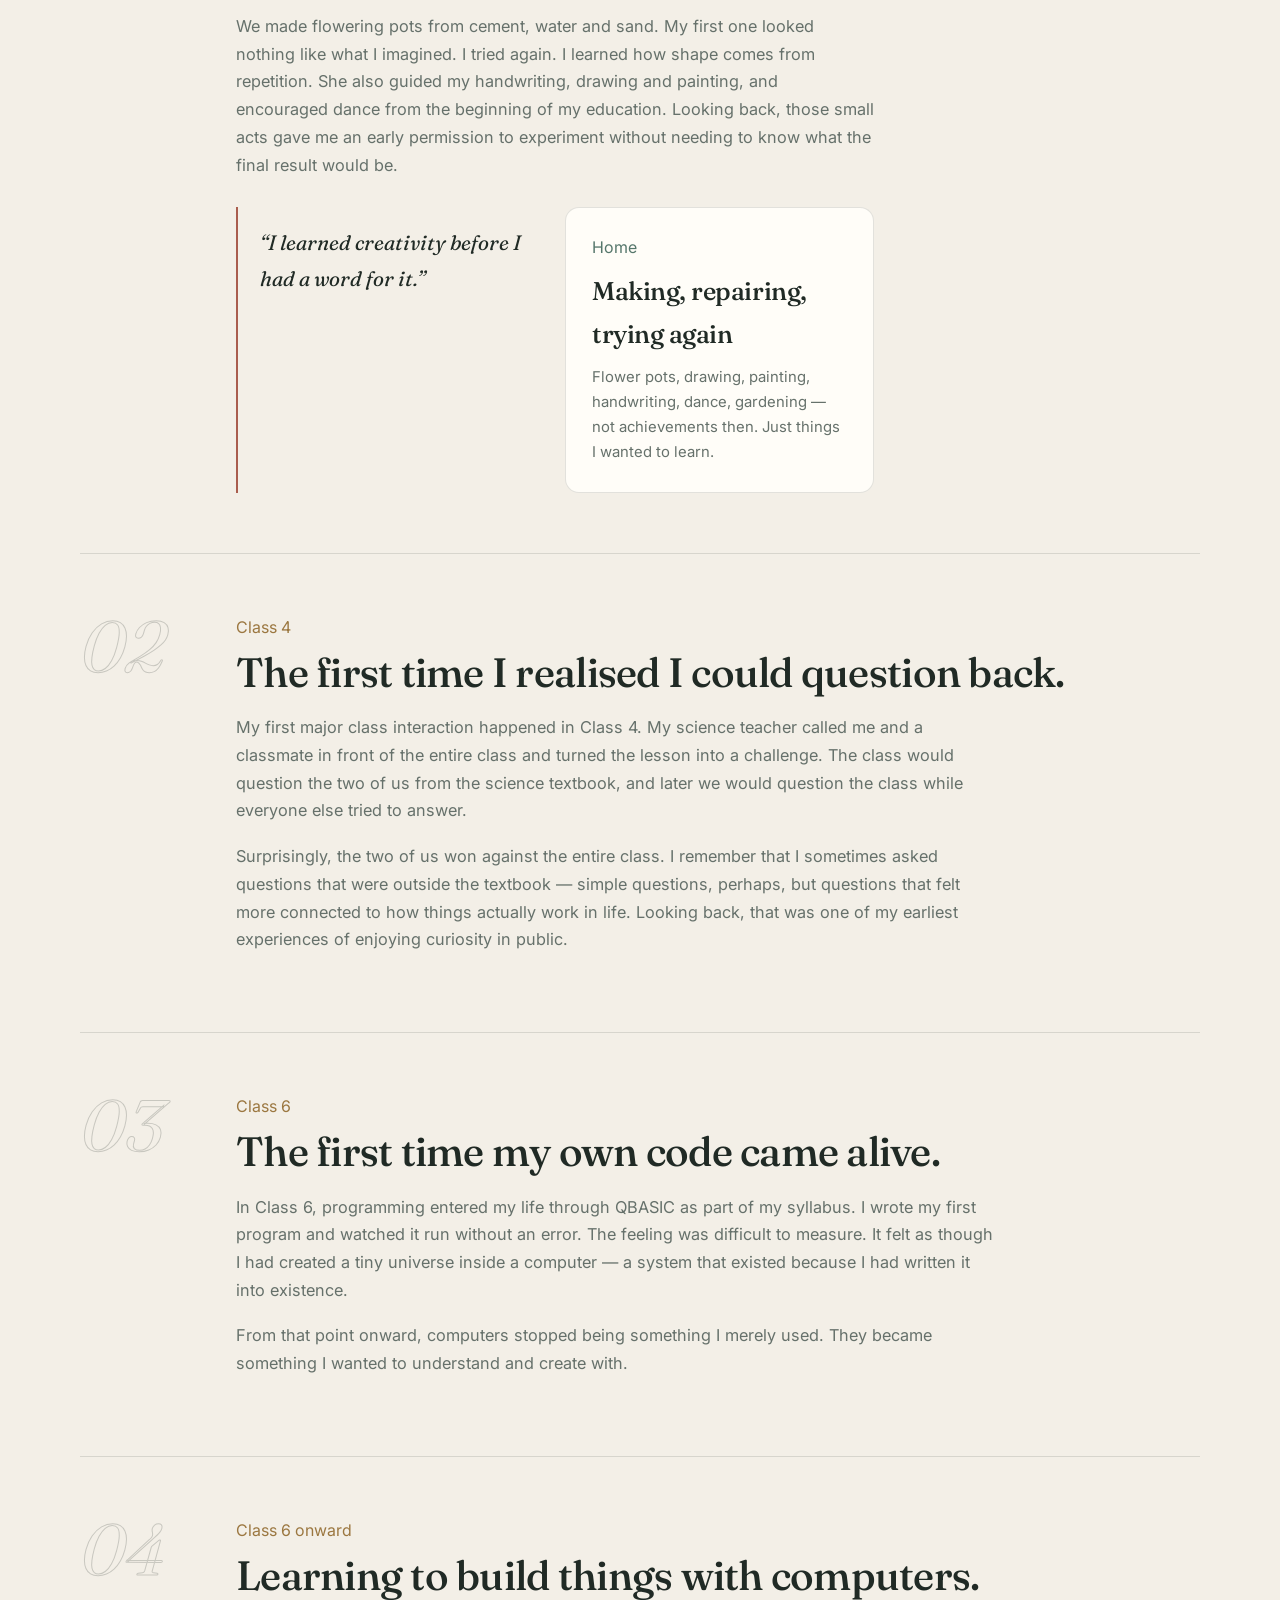
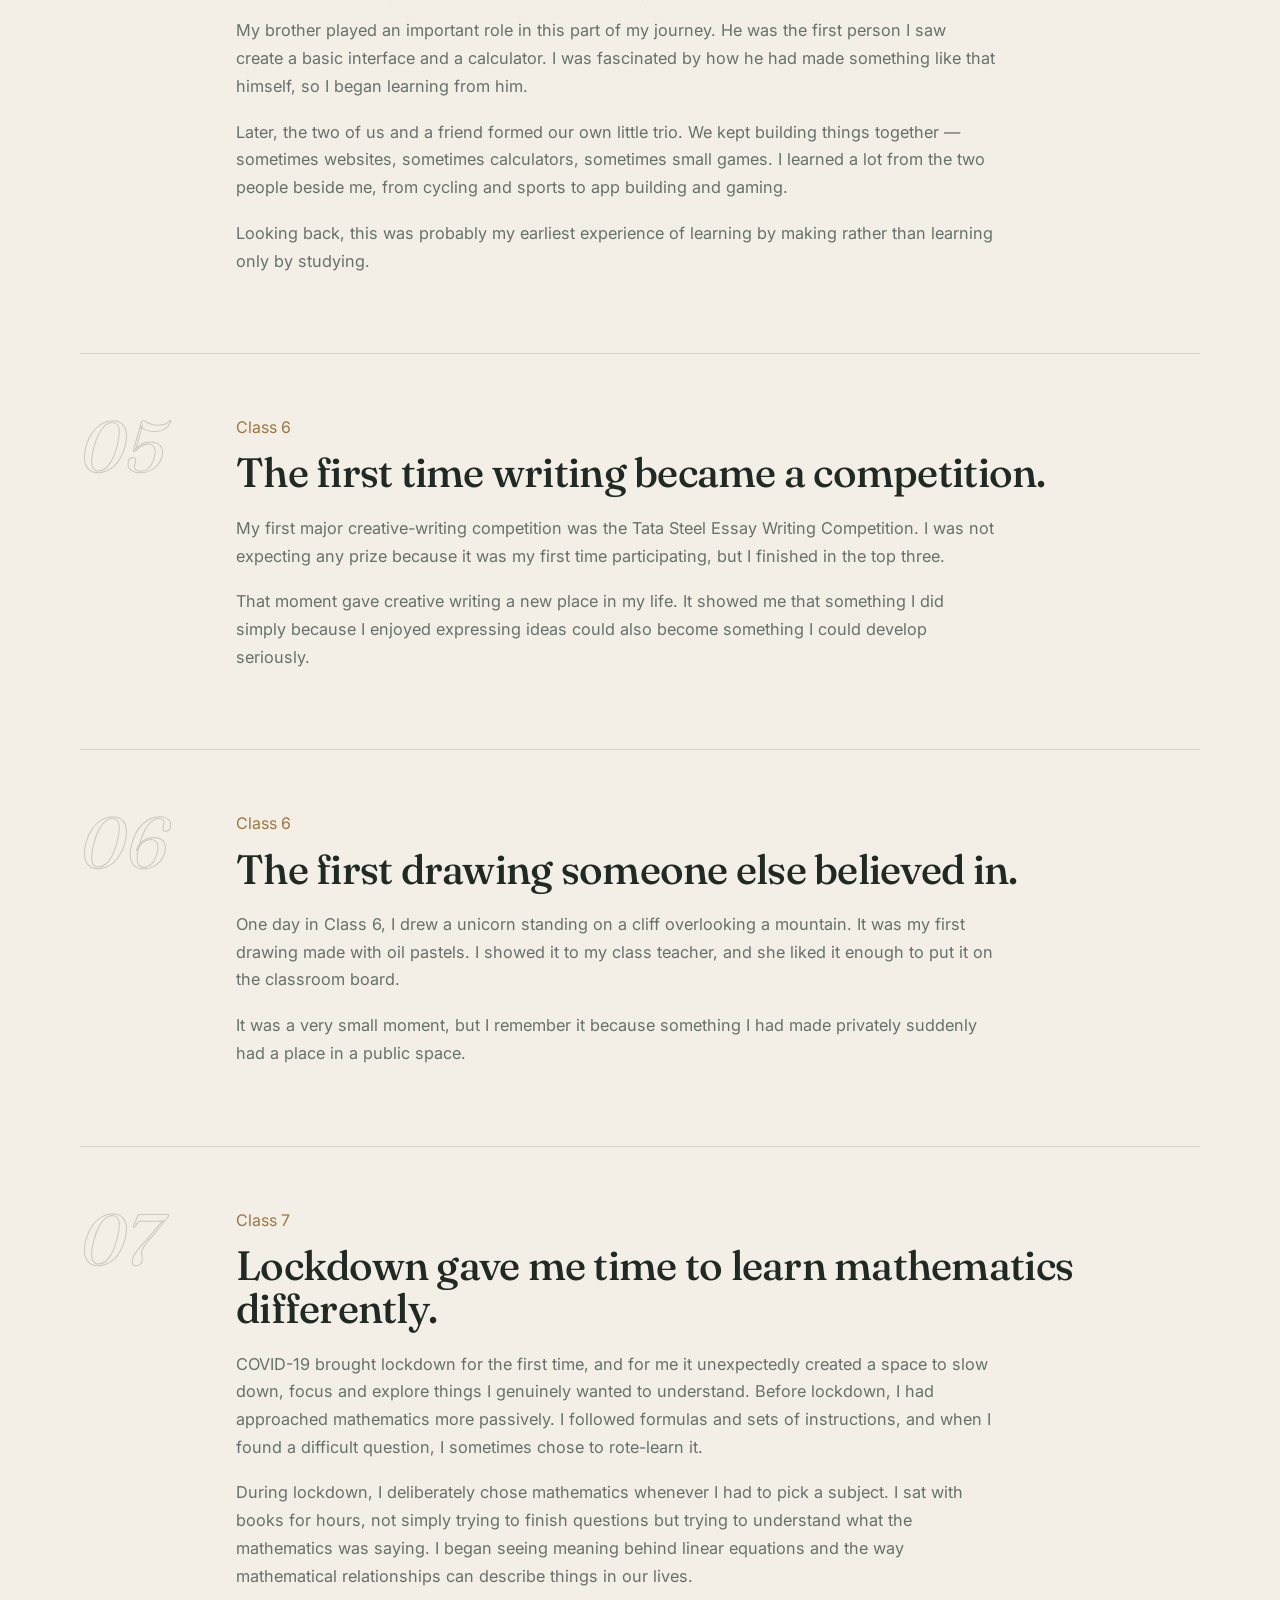
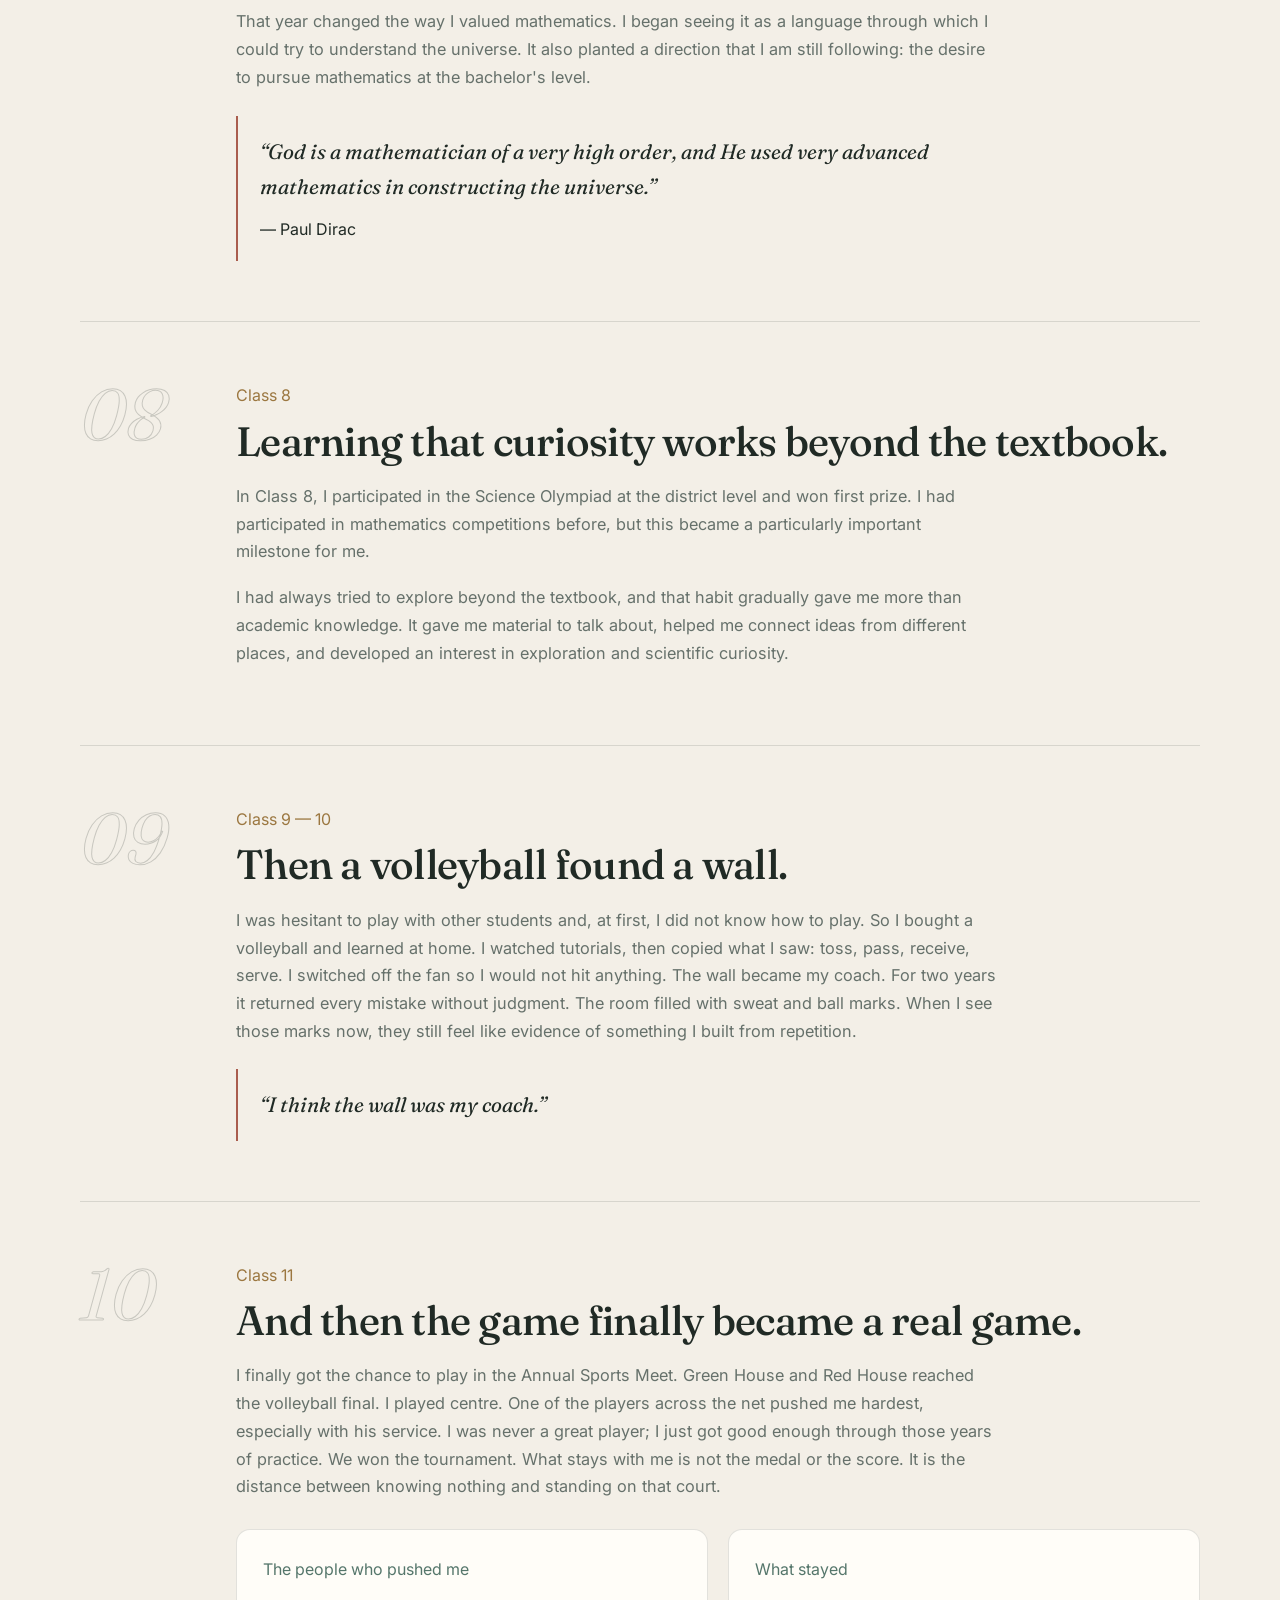
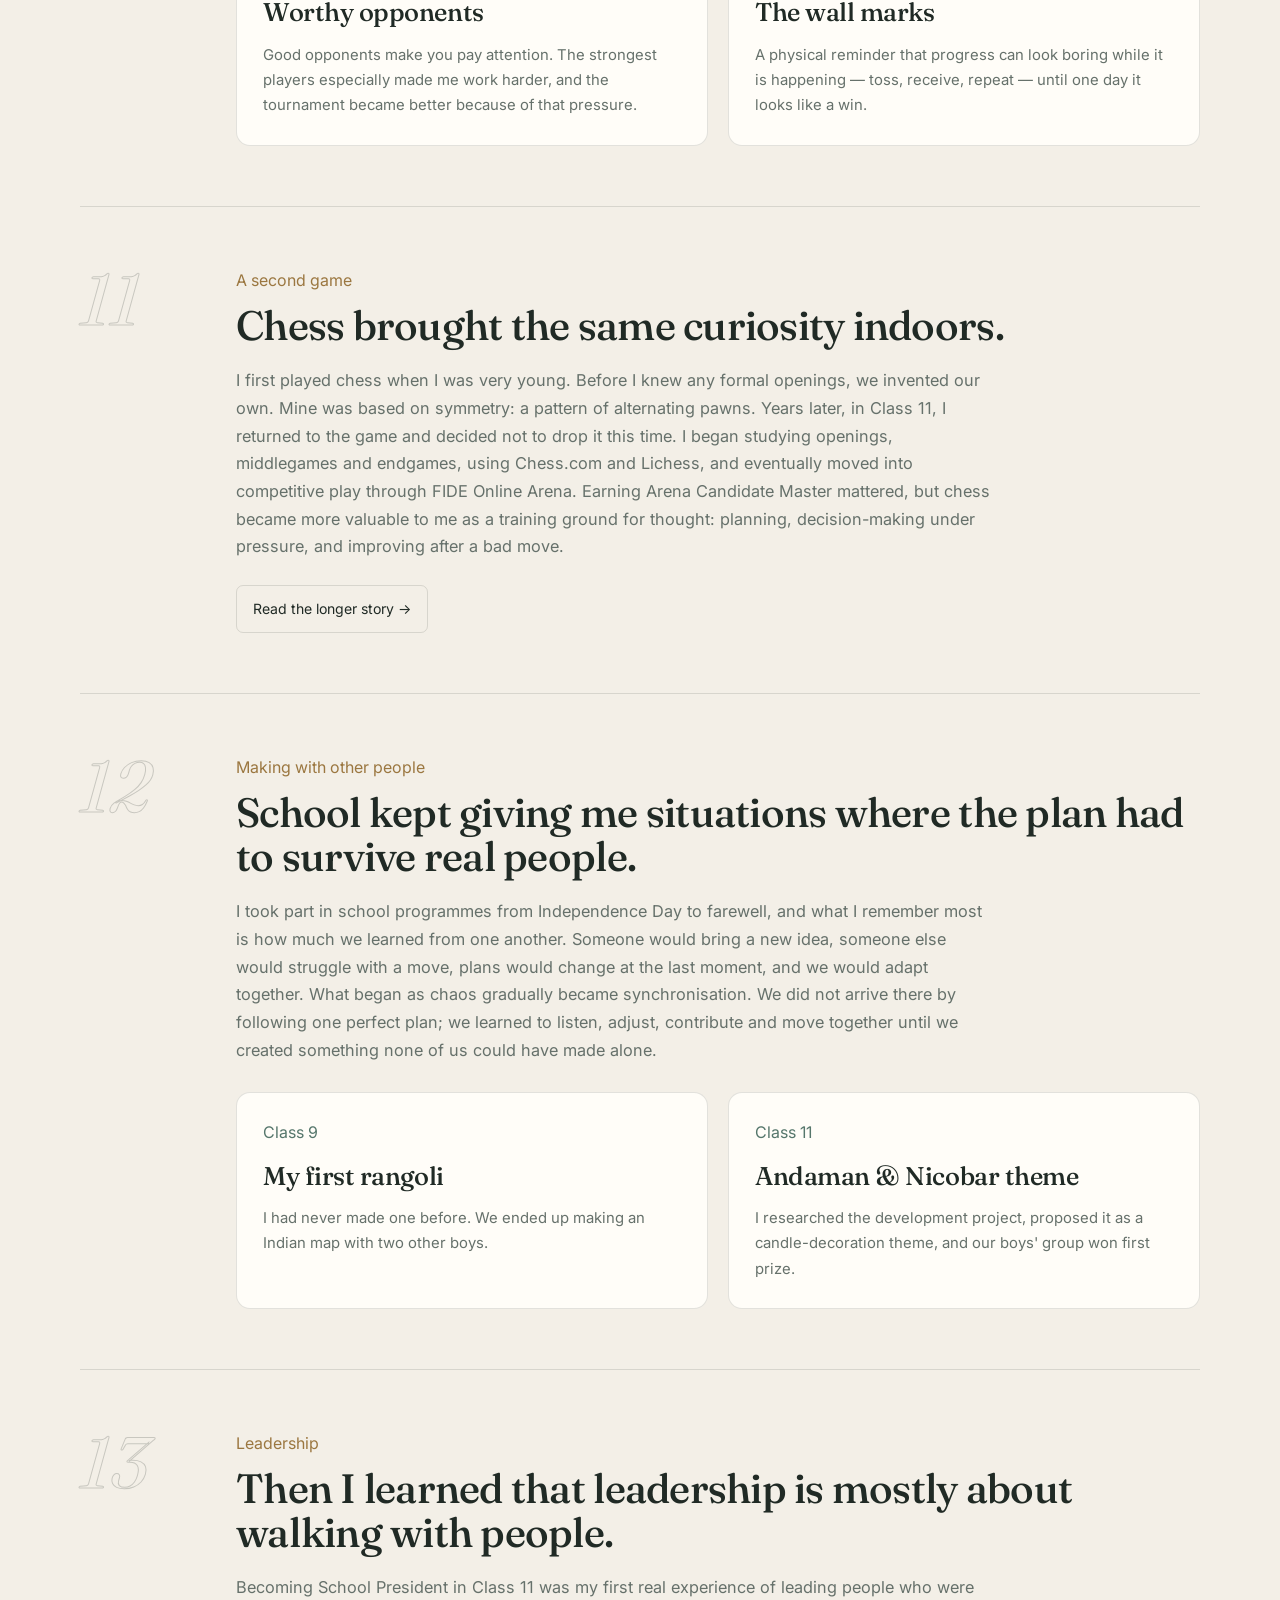
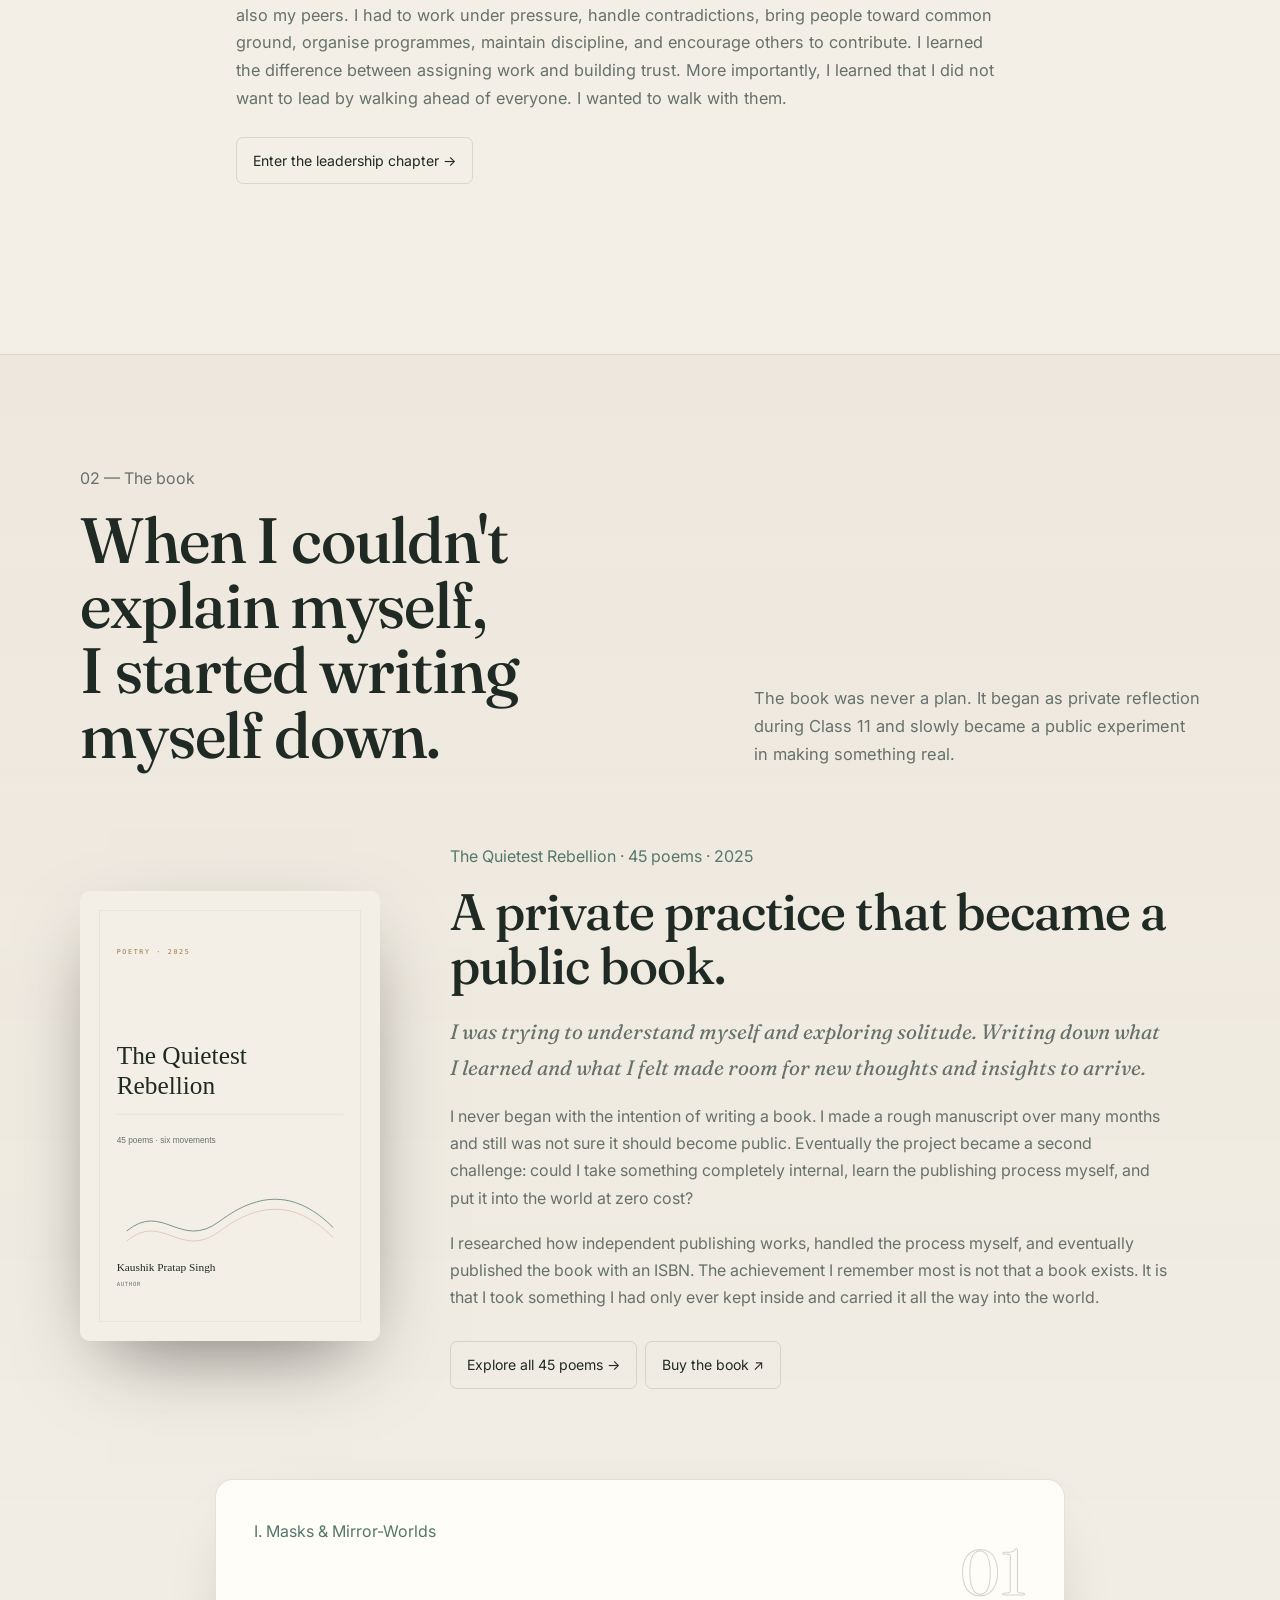
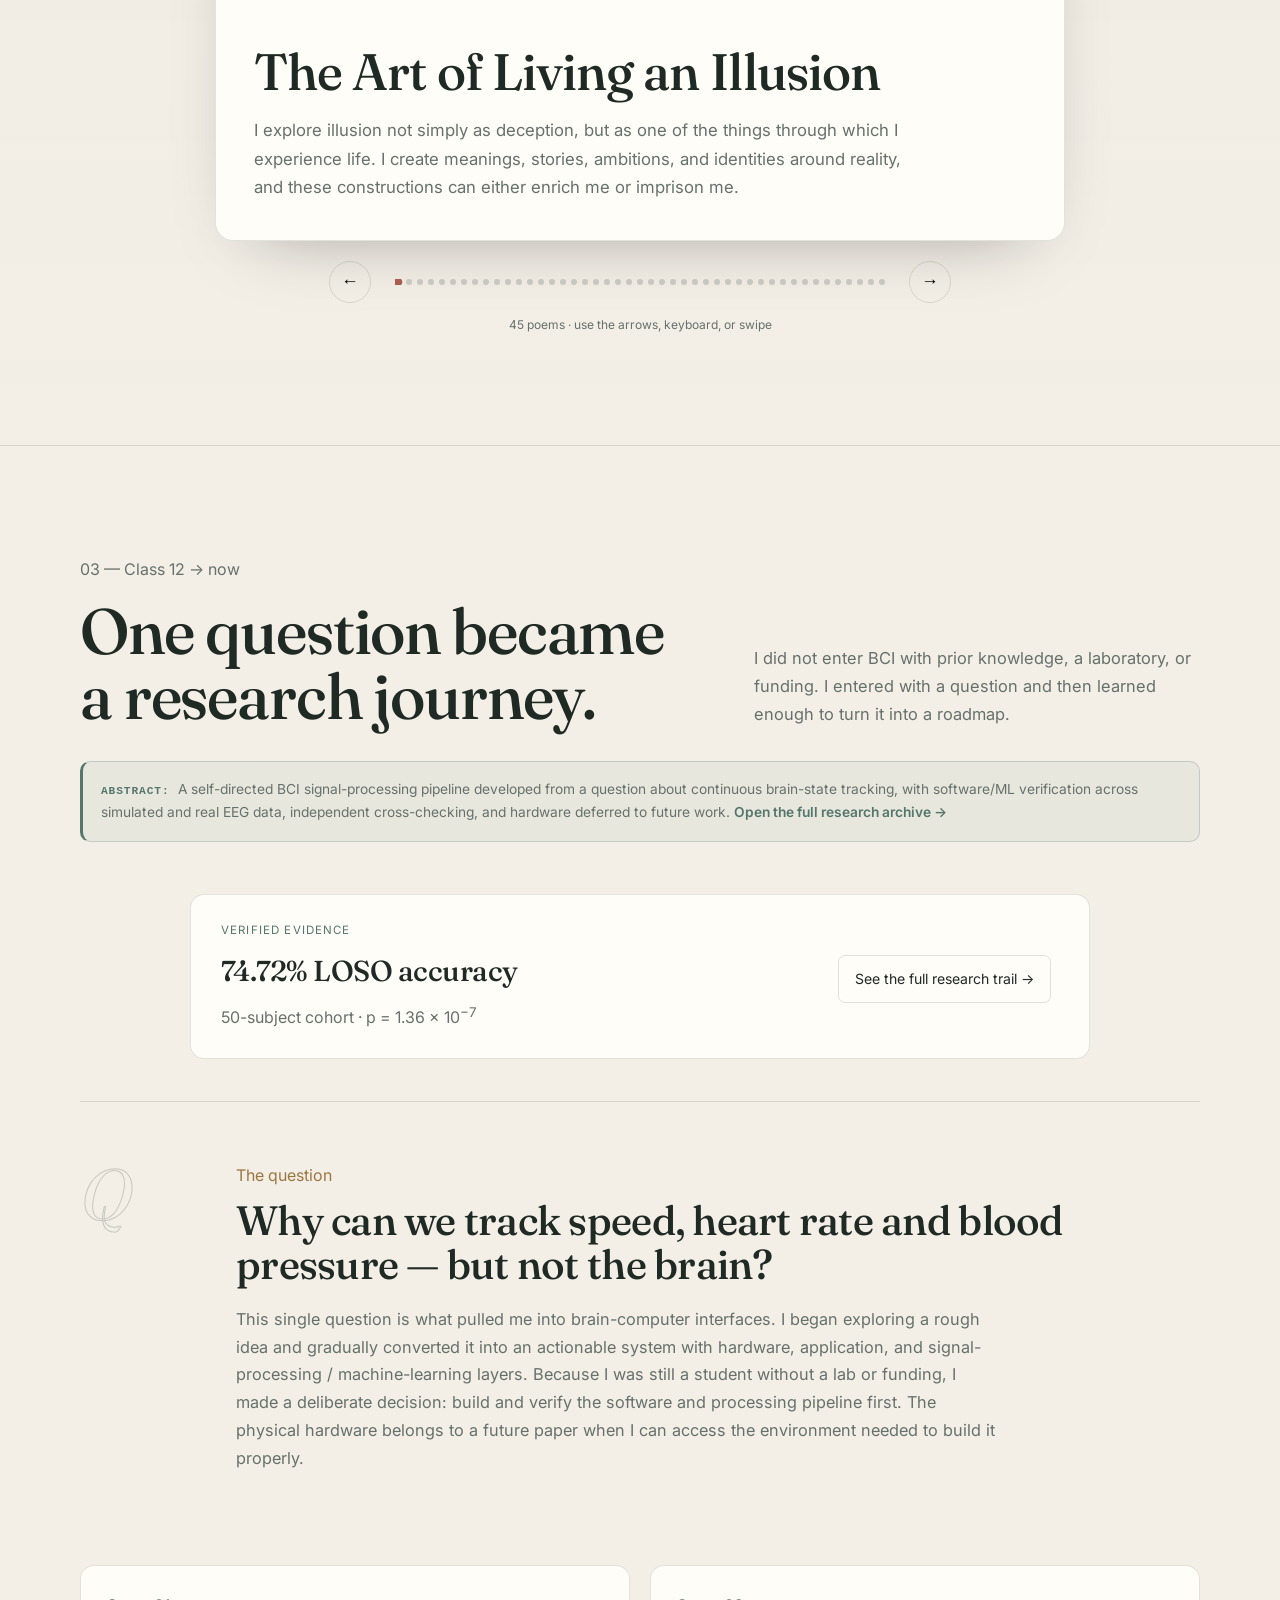
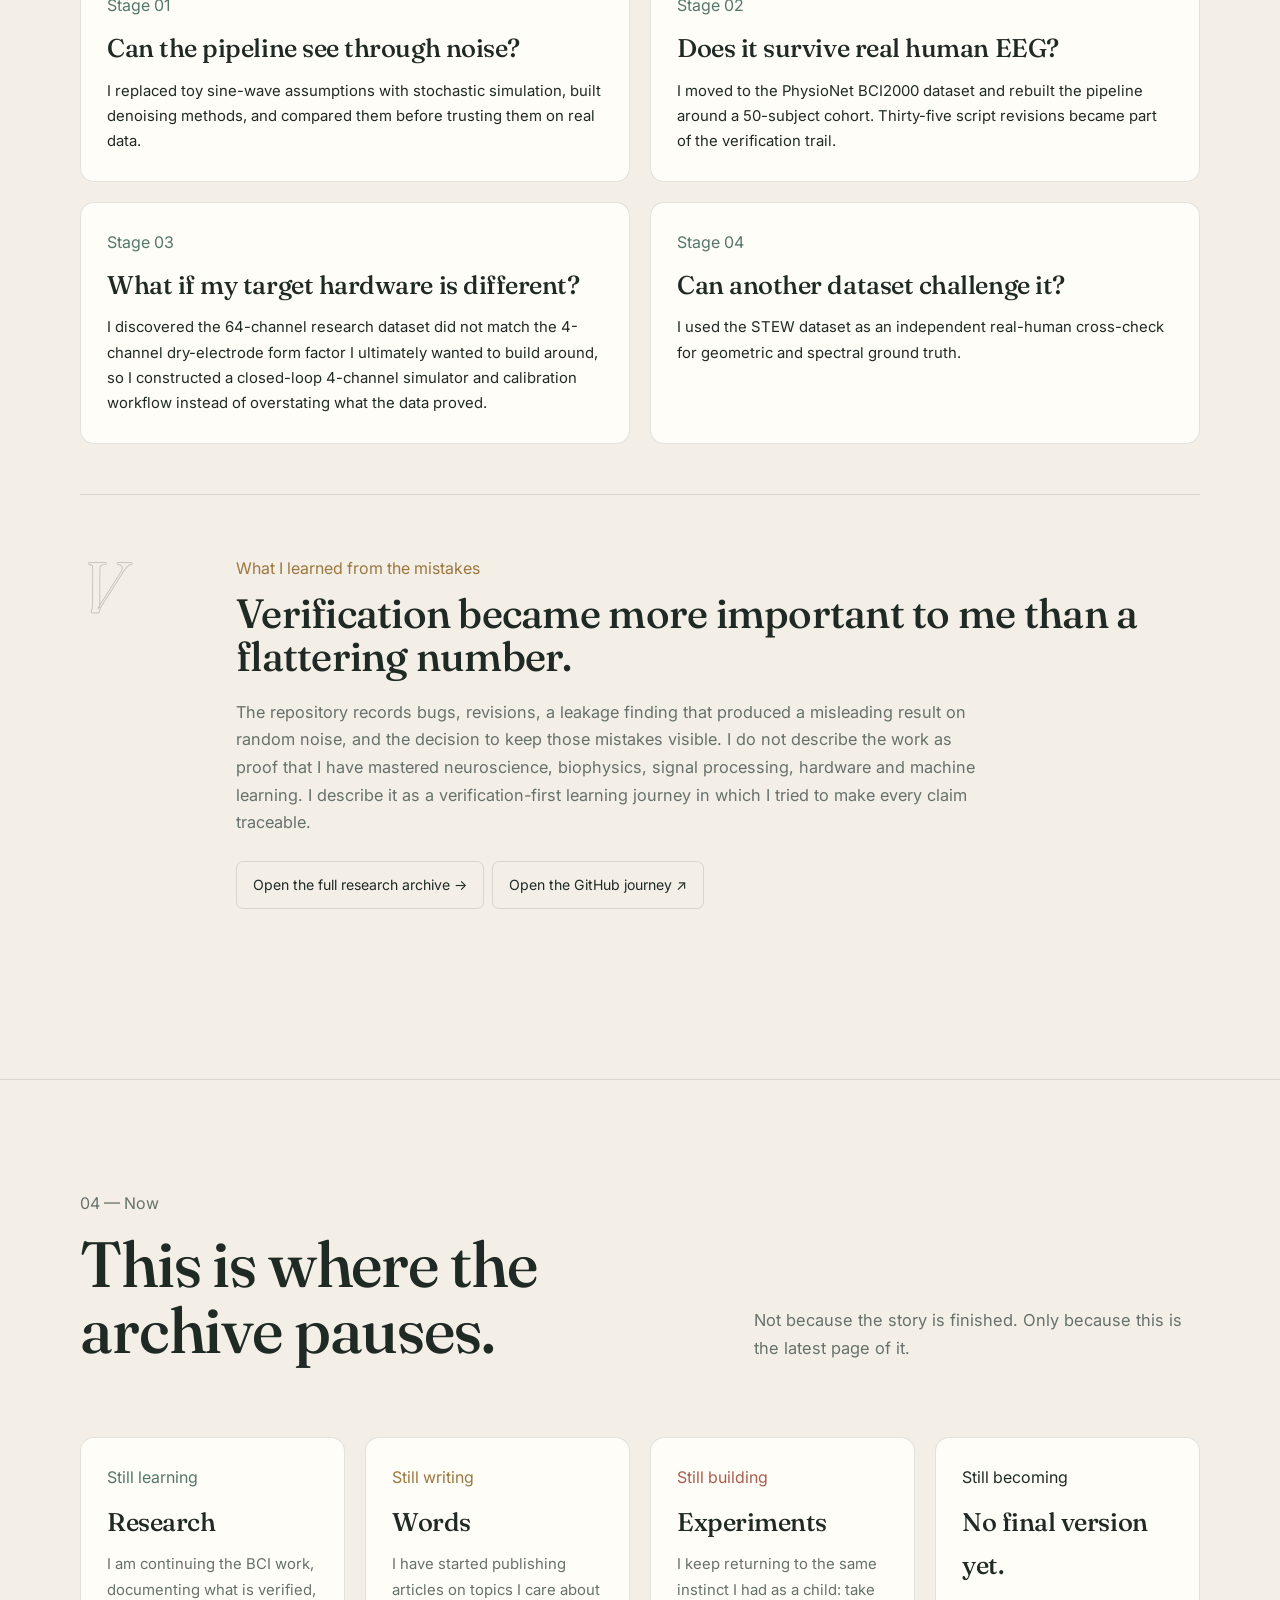
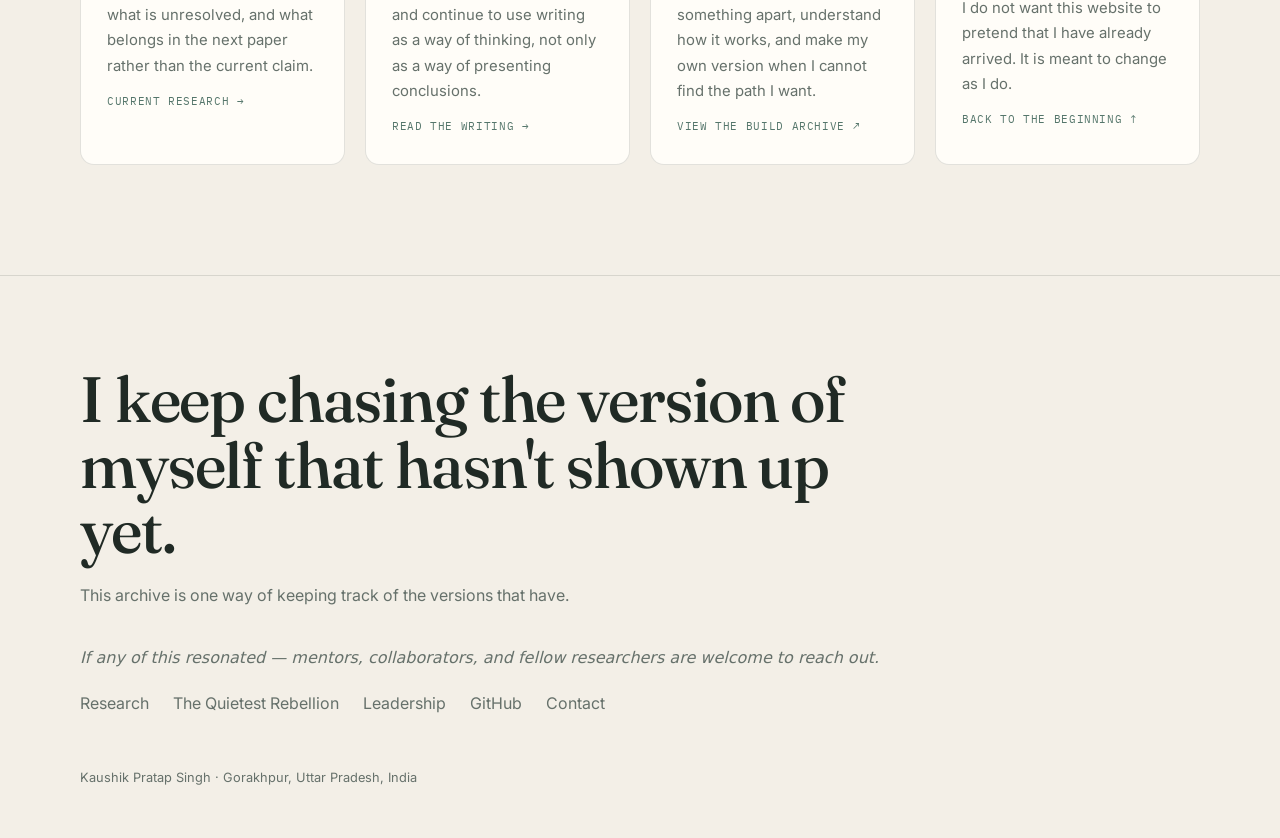
==== commit 9b51efac: "Polish site navigation and chapter connections" ====
--- a/index.html
+++ b/index.html
@@ -1,5 +1,5 @@
 <!doctype html><html lang="en"><head><meta charset="utf-8"><meta name="viewport" content="width=device-width,initial-scale=1"><meta name="description" content="Kaushik Pratap Singh — a digital journey through childhood, making, writing, research, leadership, and the questions that keep changing."><title>Kaushik Pratap Singh — A Life in Progress</title><link rel="preconnect" href="https://fonts.googleapis.com"><link href="https://fonts.googleapis.com/css2?family=Fraunces:ital,opsz,wght@0,9..144,400;0,9..144,500;0,9..144,600;1,9..144,400&family=Inter:wght@400;500;600&family=IBM+Plex+Mono:wght@400;500&display=swap" rel="stylesheet"><link rel="stylesheet" href="assets/css/theme.css"></head><body data-page="index">
-<nav class="nav"><div class="wrap nav-inner"><a class="brand" href="#top">Kaushik Pratap Singh</a><ul class="nav-links"><li><a href="#journey">Journey</a></li><li><a href="#book">Book</a></li><li><a href="#research">Research</a></li><li><a href="#now">Now</a></li><li><a href="contact.html">Contact</a></li></ul></div></nav>
+<nav class="nav"><div class="wrap nav-inner"><a class="brand" href="#top">Kaushik Pratap Singh</a><ul class="nav-links"><li><a href="#journey">Journey</a></li><li><a href="#book">Book</a></li><li><a href="#research">Research</a></li><li><a href="leadership.html">Leadership</a></li><li><a href="#now">Now</a></li><li><a href="contact.html">Contact</a></li></ul></div></nav>
 <main id="top"><section class="hero"><div class="wrap hero-grid"><div><div class="eyebrow mono">An unfinished archive</div><h1>I have always been trying to understand something.</h1><p class="dek">Sometimes it was a flower pot. Sometimes a volleyball. Sometimes a chessboard. Sometimes a thought I could not explain. Eventually, one of those questions became a research project about the brain.</p><a class="scroll-cue mono" href="#journey"><span></span>Begin the journey</a></div><div class="hero-side"><div class="wave"><canvas id="waveform" aria-hidden="true"></canvas></div><p>This is not a résumé. It is a record of the things that shaped me: the people, places, habits, experiments, failures, obsessions, and small victories that gradually became a life.</p></div></div></section>
 <section id="journey" class="section"><div class="wrap"><div class="section-head reveal"><div><div class="eyebrow mono">01 — Where it started</div><h2>Before I had a plan,<br>I had things to make.</h2></div><p>My earliest education in curiosity was ordinary and handmade. It happened at home, in school corridors, in rooms full of half-finished attempts.</p></div>
 <div class="chapter reveal"><div class="chapter-no">01</div><div><div class="chapter-meta mono">Childhood</div><h3>My mother taught me to make things with my hands.</h3><p>We made flowering pots from cement, water and sand. My first one looked nothing like what I imagined. I tried again. I learned how shape comes from repetition. She also guided my handwriting, drawing and painting, and encouraged dance from the beginning of my education. Looking back, those small acts gave me an early permission to experiment without needing to know what the final result would be.</p><div class="chapter-grid"><div class="quote"><p>“I learned creativity before I had a word for it.”</p></div><div class="artifact"><div class="label mono">Home</div><h4>Making, repairing, trying again</h4><p>Flower pots, drawing, painting, handwriting, dance, gardening — not achievements then. Just things I wanted to learn.</p></div></div></div></div>
@@ -16,6 +16,6 @@
 <div class="chapter reveal"><div class="chapter-no">12</div><div><div class="chapter-meta mono">Leadership</div><h3>Then I learned that leadership is mostly about walking with people.</h3><p>Becoming School President in Class 11 was my first real experience of leading people who were also my peers. I had to work under pressure, handle contradictions, bring people toward common ground, organise programmes, maintain discipline, and encourage others to contribute. I learned the difference between assigning work and building trust. More importantly, I learned that I did not want to lead by walking ahead of everyone. I wanted to walk with them.</p><a class="btn" href="leadership.html">Enter the leadership chapter →</a></div></div>
 </div></section>
 <section id="book" class="section book-section"><div class="wrap"><div class="section-head reveal"><div><div class="eyebrow mono">02 — The book</div><h2>When I couldn't explain myself,<br>I started writing myself down.</h2></div><p>The book was never a plan. It began as private reflection during Class 11 and slowly became a public experiment in making something real.</p></div><div class="book-grid reveal"><div><img class="book-cover" src="assets/img/book-title-page.svg" alt="The Quietest Rebellion — title page by Kaushik Pratap Singh"></div><div class="book-copy"><div class="mono" style="color:var(--teal)">The Quietest Rebellion · 45 poems · 2025</div><h3>A private practice that became a public book.</h3><p class="lead">I was trying to understand myself and exploring solitude. Writing down what I learned and what I felt made room for new thoughts and insights to arrive.</p><p>I never began with the intention of writing a book. I made a rough manuscript over many months and still was not sure it should become public. Eventually the project became a second challenge: could I take something completely internal, learn the publishing process myself, and put it into the world at zero cost?</p><p>I researched how independent publishing works, handled the process myself, and eventually published the book with an ISBN. The achievement I remember most is not that a book exists. It is that I took something I had only ever kept inside and carried it all the way into the world.</p><div class="book-actions"><a class="btn" href="writing.html">Explore all 45 poems →</a><a class="btn" href="https://store.pothi.com/book/kaushik-pratap-singh-quietest-rebellion/" target="_blank" rel="noreferrer">Buy the book ↗</a></div></div></div><div style="margin-top:90px"><div class="small-wrap"><div class="deck-wrap reveal"><div class="deck-card deck-swipe"><div class="deck-top"><div><div class="mono deck-movement" data-deck-mov></div></div><div class="deck-num" data-deck-num></div></div><h3 data-deck-title></h3><p class="deck-desc" data-deck-desc></p></div><div class="deck-nav"><button class="deck-btn" data-prev aria-label="Previous poem">←</button><div class="deck-dots" data-deck-dots></div><button class="deck-btn" data-next aria-label="Next poem">→</button></div><p class="deck-hint">45 poems · use the arrows, keyboard, or swipe</p></div></div></div></div></section>
-<section id="research" class="section"><div class="wrap"><div class="section-head reveal"><div><div class="eyebrow mono">03 — Class 12 → now</div><h2>One question became<br>a research journey.</h2></div><p>I did not enter BCI with prior knowledge, a laboratory, or funding. I entered with a question and then learned enough to turn it into a roadmap.</p></div><div class="chapter reveal"><div class="chapter-no">Q</div><div><div class="chapter-meta mono">The question</div><h3>Why can we track speed, heart rate and blood pressure — but not the brain?</h3><p>This single question is what pulled me into brain-computer interfaces. I began exploring a rough idea and gradually converted it into an actionable system with hardware, application, and signal-processing / machine-learning layers. Because I was still a student without a lab or funding, I made a deliberate decision: build and verify the software and processing pipeline first. The physical hardware belongs to a future paper when I can access the environment needed to build it properly.</p></div></div><div class="research-callout reveal"><div class="artifact"><div class="label mono">Stage 01</div><h4>Can the pipeline see through noise?</h4><p>I replaced toy sine-wave assumptions with stochastic simulation, built denoising methods, and compared them before trusting them on real data.</p></div><div class="artifact"><div class="label mono">Stage 02</div><h4>Does it survive real human EEG?</h4><p>I moved to the PhysioNet BCI2000 dataset and rebuilt the pipeline around a 50-subject cohort. Thirty-five script revisions became part of the verification trail.</p></div><div class="artifact"><div class="label mono">Stage 03</div><h4>What if my target hardware is different?</h4><p>I discovered the 64-channel research dataset did not match the 4-channel dry-electrode form factor I ultimately wanted to build around, so I constructed a closed-loop 4-channel simulator and calibration workflow instead of overstating what the data proved.</p></div><div class="artifact"><div class="label mono">Stage 04</div><h4>Can another dataset challenge it?</h4><p>I used the STEW dataset as an independent real-human cross-check for geometric and spectral ground truth.</p></div></div><div class="chapter reveal"><div class="chapter-no">V</div><div><div class="chapter-meta mono">What I learned from the mistakes</div><h3>Verification became more important to me than a flattering number.</h3><p>The repository records bugs, revisions, a leakage finding that produced a misleading result on random noise, and the decision to keep those mistakes visible. I do not describe the work as proof that I have mastered neuroscience, biophysics, signal processing, hardware and machine learning. I describe it as a verification-first learning journey in which I tried to make every claim traceable.</p><a class="btn" href="research.html">Open the full research archive →</a><a class="btn" href="https://github.com/KaushikPratapSingh/bci-riemannian-verification" target="_blank" rel="noreferrer">Open the GitHub journey ↗</a></div></div></div></section>
+<section id="research" class="section"><div class="wrap"><div class="section-head reveal"><div><div class="eyebrow mono">03 — Class 12 → now</div><h2>One question became<br>a research journey.</h2></div><p>I did not enter BCI with prior knowledge, a laboratory, or funding. I entered with a question and then learned enough to turn it into a roadmap.</p></div><!-- guide-v2-research-snapshot --><div class="research-snapshot reveal"><div><div class="label mono">Verified evidence</div><h3>74.72% LOSO accuracy</h3><p>50-subject cohort · p = 1.36 × 10<sup>−7</sup></p></div><a class="btn" href="research.html">See the full research trail →</a></div><div class="chapter reveal"><div class="chapter-no">Q</div><div><div class="chapter-meta mono">The question</div><h3>Why can we track speed, heart rate and blood pressure — but not the brain?</h3><p>This single question is what pulled me into brain-computer interfaces. I began exploring a rough idea and gradually converted it into an actionable system with hardware, application, and signal-processing / machine-learning layers. Because I was still a student without a lab or funding, I made a deliberate decision: build and verify the software and processing pipeline first. The physical hardware belongs to a future paper when I can access the environment needed to build it properly.</p></div></div><div class="research-callout reveal"><div class="artifact"><div class="label mono">Stage 01</div><h4>Can the pipeline see through noise?</h4><p>I replaced toy sine-wave assumptions with stochastic simulation, built denoising methods, and compared them before trusting them on real data.</p></div><div class="artifact"><div class="label mono">Stage 02</div><h4>Does it survive real human EEG?</h4><p>I moved to the PhysioNet BCI2000 dataset and rebuilt the pipeline around a 50-subject cohort. Thirty-five script revisions became part of the verification trail.</p></div><div class="artifact"><div class="label mono">Stage 03</div><h4>What if my target hardware is different?</h4><p>I discovered the 64-channel research dataset did not match the 4-channel dry-electrode form factor I ultimately wanted to build around, so I constructed a closed-loop 4-channel simulator and calibration workflow instead of overstating what the data proved.</p></div><div class="artifact"><div class="label mono">Stage 04</div><h4>Can another dataset challenge it?</h4><p>I used the STEW dataset as an independent real-human cross-check for geometric and spectral ground truth.</p></div></div><div class="chapter reveal"><div class="chapter-no">V</div><div><div class="chapter-meta mono">What I learned from the mistakes</div><h3>Verification became more important to me than a flattering number.</h3><p>The repository records bugs, revisions, a leakage finding that produced a misleading result on random noise, and the decision to keep those mistakes visible. I do not describe the work as proof that I have mastered neuroscience, biophysics, signal processing, hardware and machine learning. I describe it as a verification-first learning journey in which I tried to make every claim traceable.</p><a class="btn" href="research.html">Open the full research archive →</a><a class="btn" href="https://github.com/KaushikPratapSingh/bci-riemannian-verification" target="_blank" rel="noreferrer">Open the GitHub journey ↗</a></div></div></div></section>
 <section id="now" class="section"><div class="wrap"><div class="section-head reveal"><div><div class="eyebrow mono">04 — Now</div><h2>This is where the archive pauses.</h2></div><p>Not because the story is finished. Only because this is the latest page of it.</p></div><div class="now reveal"><div class="now-card"><div class="mono" style="color:var(--teal)">Still learning</div><h3>Research</h3><p>I am continuing the BCI work, documenting what is verified, what is unresolved, and what belongs in the next paper rather than the current claim.</p></div><div class="now-card"><div class="mono" style="color:var(--gold)">Still writing</div><h3>Words</h3><p>I have started publishing articles on topics I care about and continue to use writing as a way of thinking, not only as a way of presenting conclusions.</p></div><div class="now-card"><div class="mono" style="color:var(--rose)">Still building</div><h3>Experiments</h3><p>I keep returning to the same instinct I had as a child: take something apart, understand how it works, and make my own version when I cannot find the path I want.</p></div><div class="now-card"><div class="mono">Still becoming</div><h3>No final version yet.</h3><p>I do not want this website to pretend that I have already arrived. It is meant to change as I do.</p></div></div></div></section>
 <footer class="footer"><div class="wrap"><h2>I keep chasing the version of myself that hasn't shown up yet.</h2><p>This archive is one way of keeping track of the versions that have.</p><div class="footer-links"><a href="research.html">Research</a><a href="writing.html">The Quietest Rebellion</a><a href="leadership.html">Leadership</a><a href="https://github.com/KaushikPratapSingh" target="_blank" rel="noreferrer">GitHub</a><a href="contact.html">Contact</a></div><div class="footer-note">Kaushik Pratap Singh · Gorakhpur, Uttar Pradesh, India</div></div></footer></main><script src="assets/js/site.js"></script></body></html>
--- a/assets/css/theme.css
+++ b/assets/css/theme.css
@@ -29,3 +29,6 @@
 @media(max-width:860px){.hero-grid,.section-head{grid-template-columns:1fr;gap:32px}.book-grid{grid-template-columns:220px 1fr;gap:40px}.now{grid-template-columns:1fr 1fr}.research-callout{grid-template-columns:1fr}}
 @media(max-width:760px){.section{padding:80px 0}.chapter{grid-template-columns:1fr;gap:18px;padding:48px 0}.chapter-no{font-size:3.2rem}.chapter-grid{grid-template-columns:1fr}.book-grid{grid-template-columns:1fr;max-width:560px}.book-cover{max-width:260px}.now{grid-template-columns:1fr}.deck-card{padding:26px;min-height:380px}.deck-num{font-size:3rem}.footer-links{gap:15px}}
 @media(prefers-reduced-motion:reduce){html{scroll-behavior:auto}.reveal{opacity:1;transform:none}}
+
+/* Guide v2: research evidence snapshot */
+.research-snapshot{max-width:900px;margin:0 auto 42px;padding:26px 30px;display:flex;align-items:center;justify-content:space-between;gap:28px;border:1px solid var(--line);border-radius:14px;background:var(--surface)}.research-snapshot h3{margin:7px 0 5px;font-family:Fraunces,serif;font-size:1.8rem}.research-snapshot p{margin:0;color:var(--muted)}.research-snapshot .label{color:var(--teal);font-size:.72rem;letter-spacing:.1em;text-transform:uppercase}@media(max-width:700px){.research-snapshot{flex-direction:column;align-items:flex-start}}
